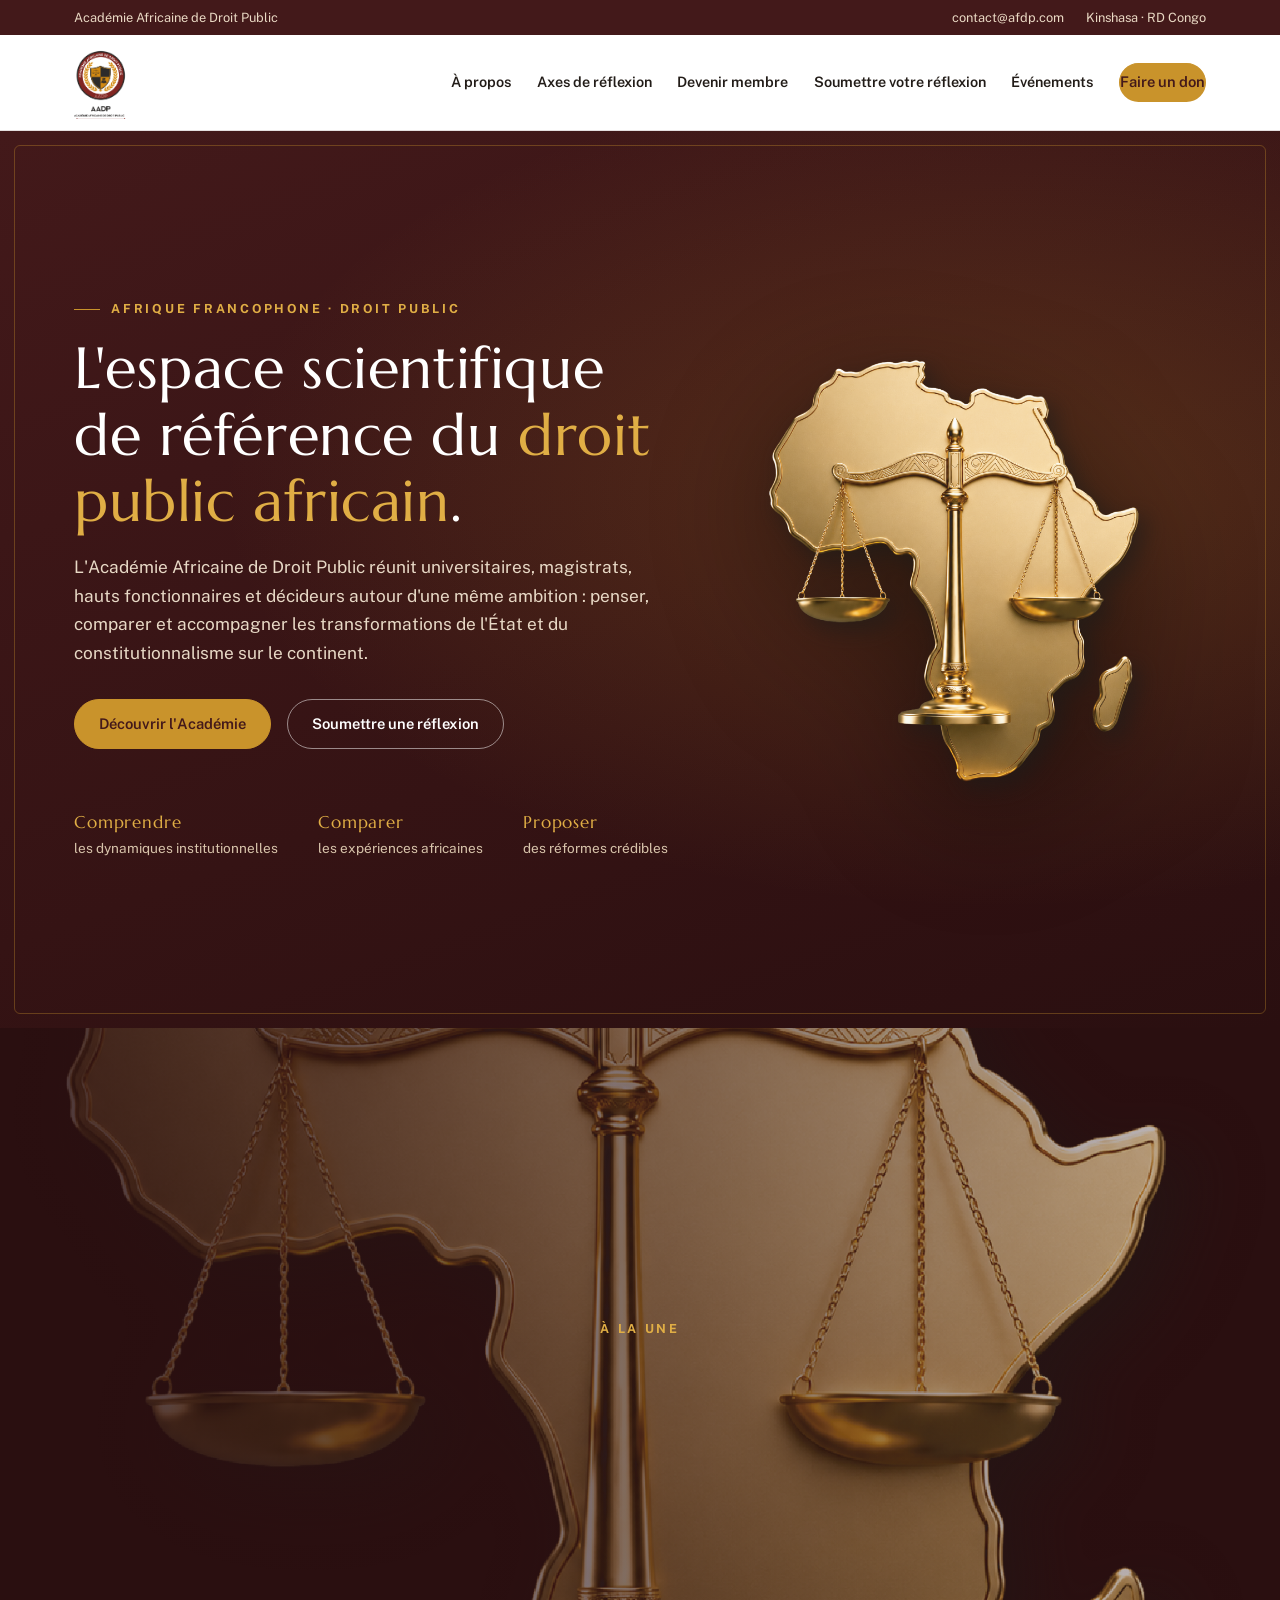
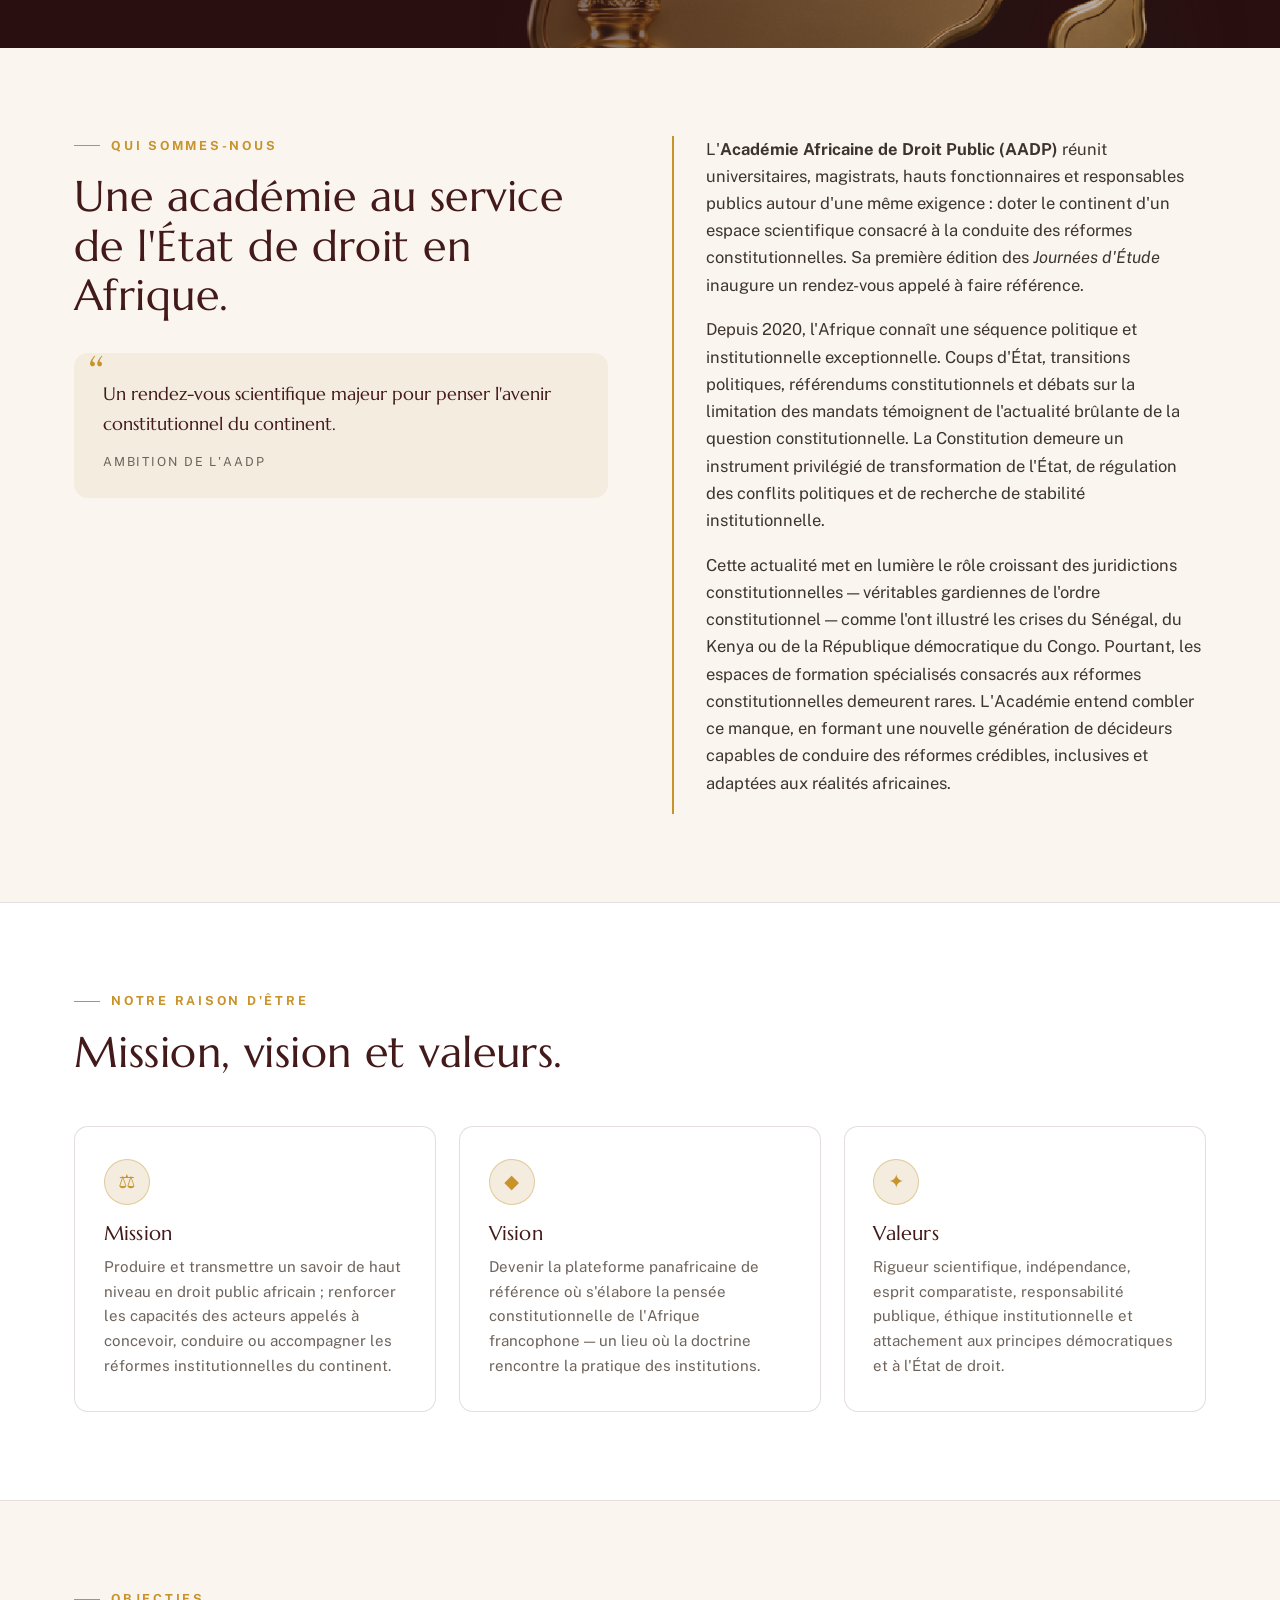
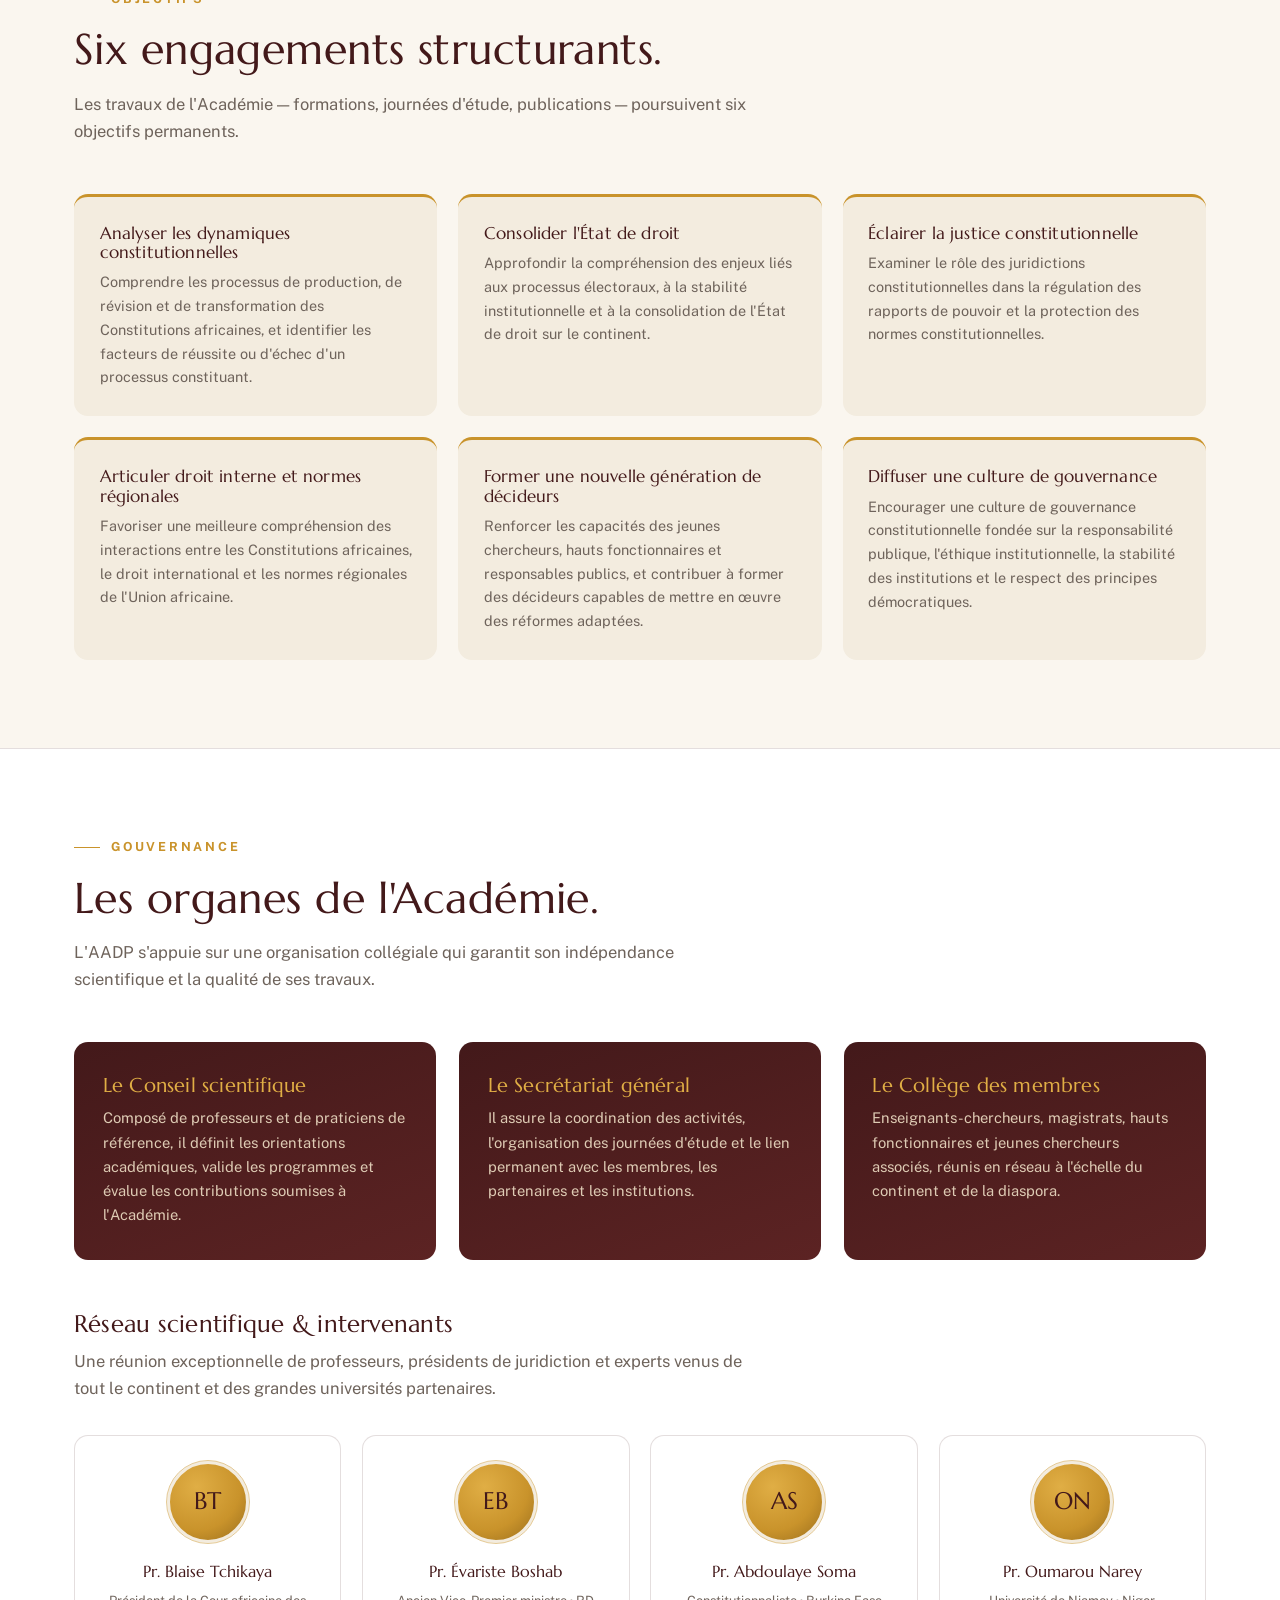
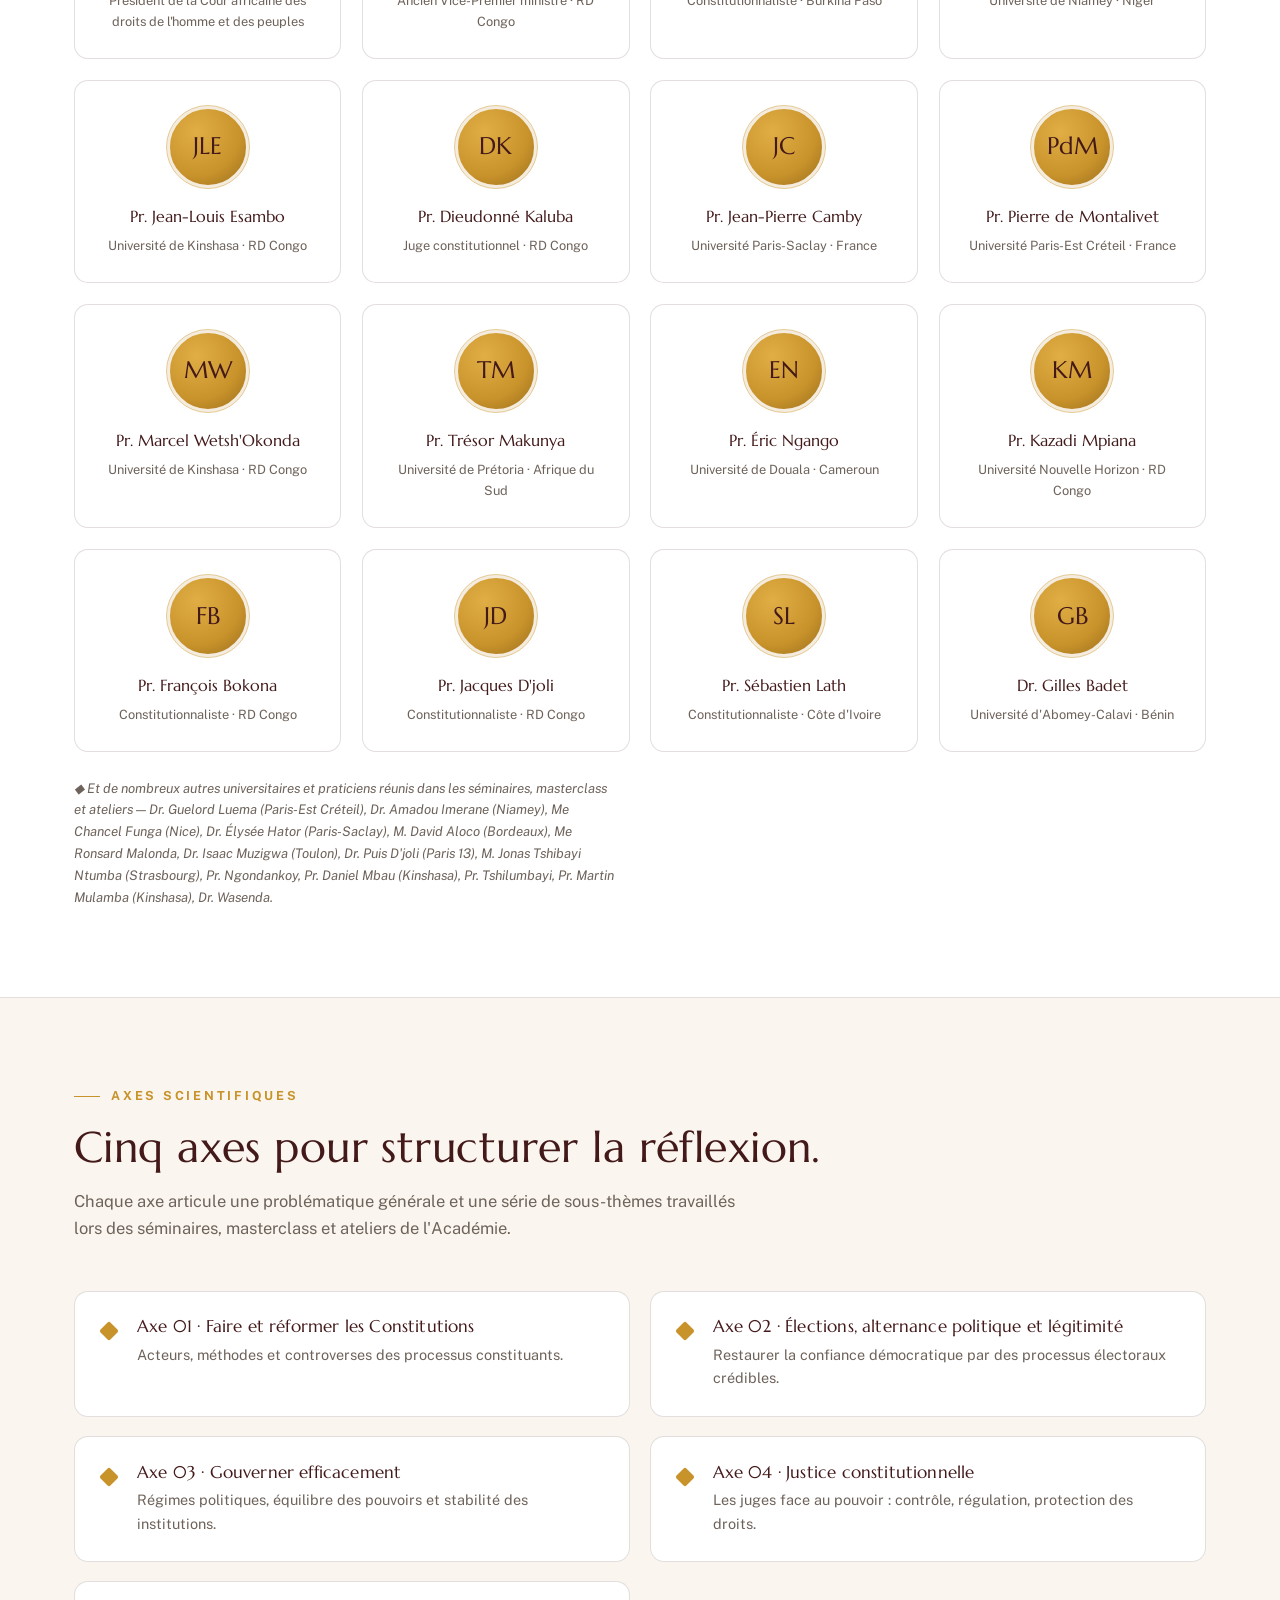
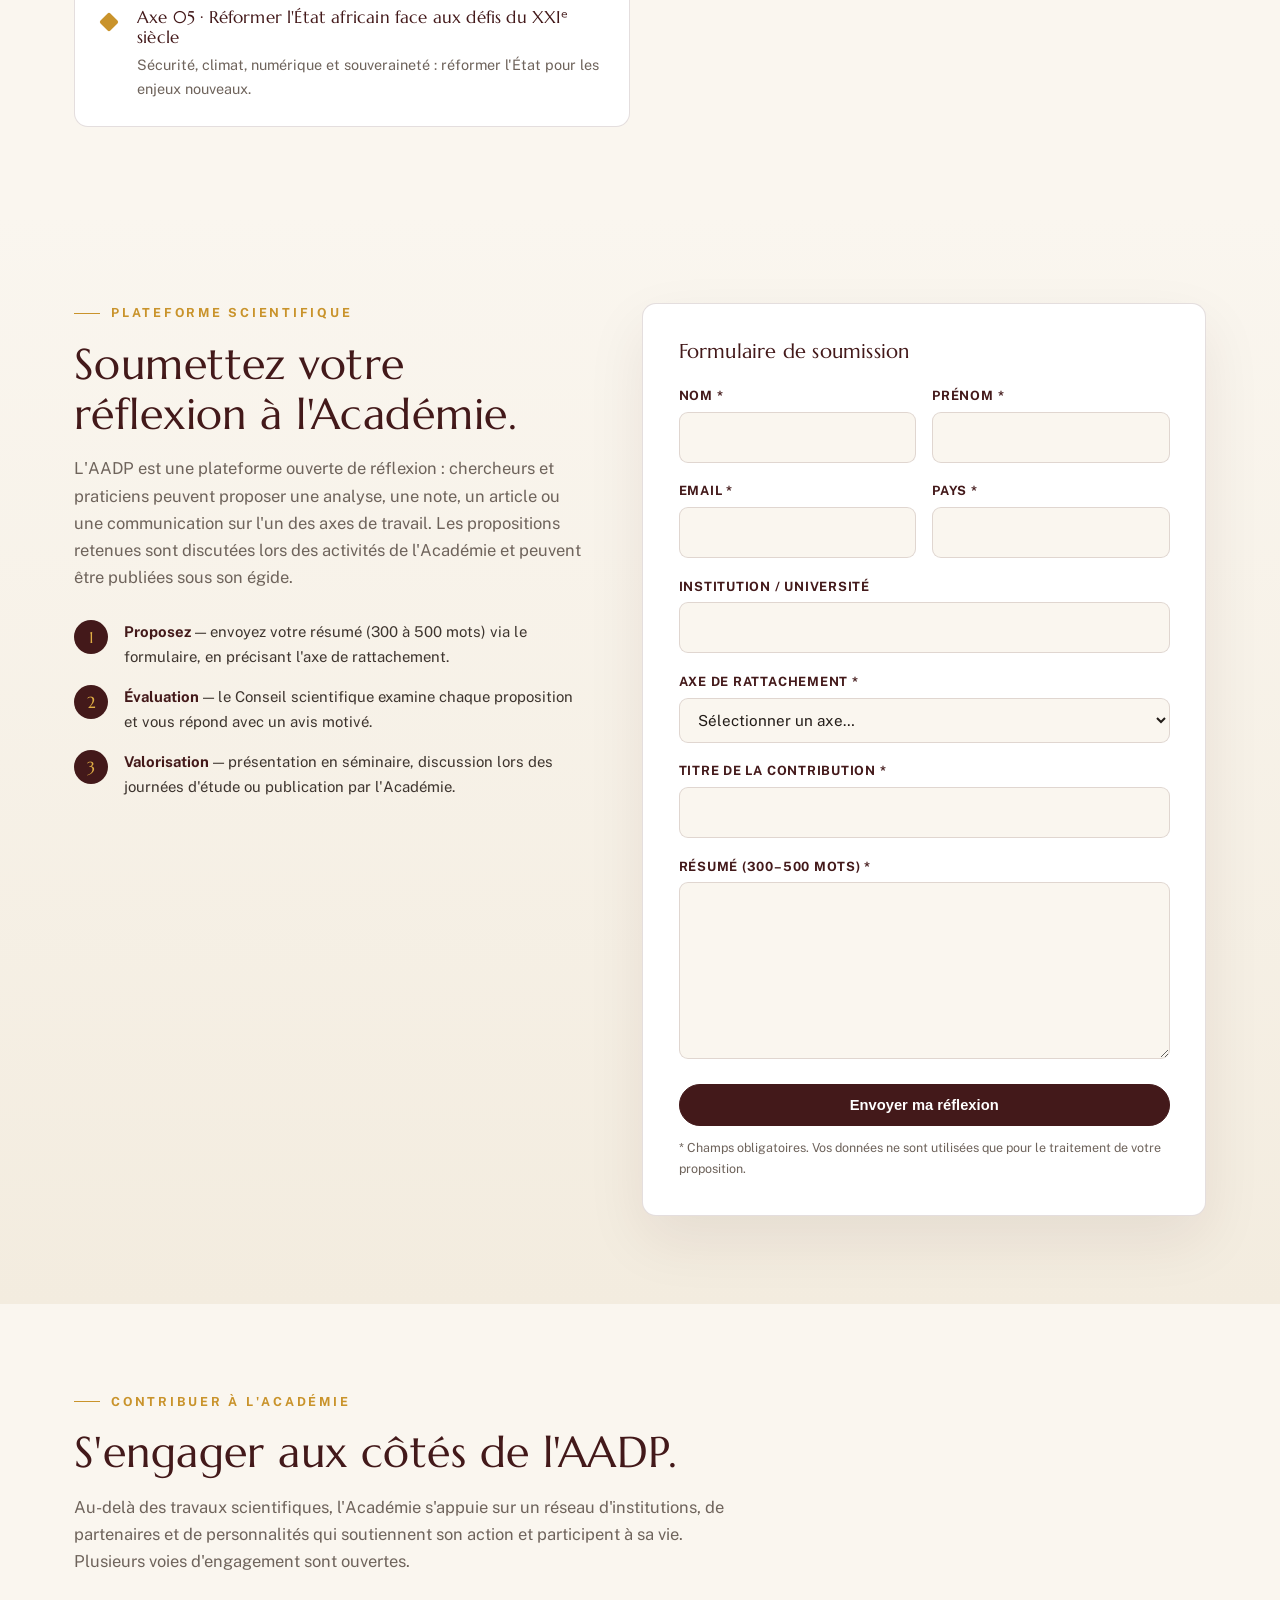
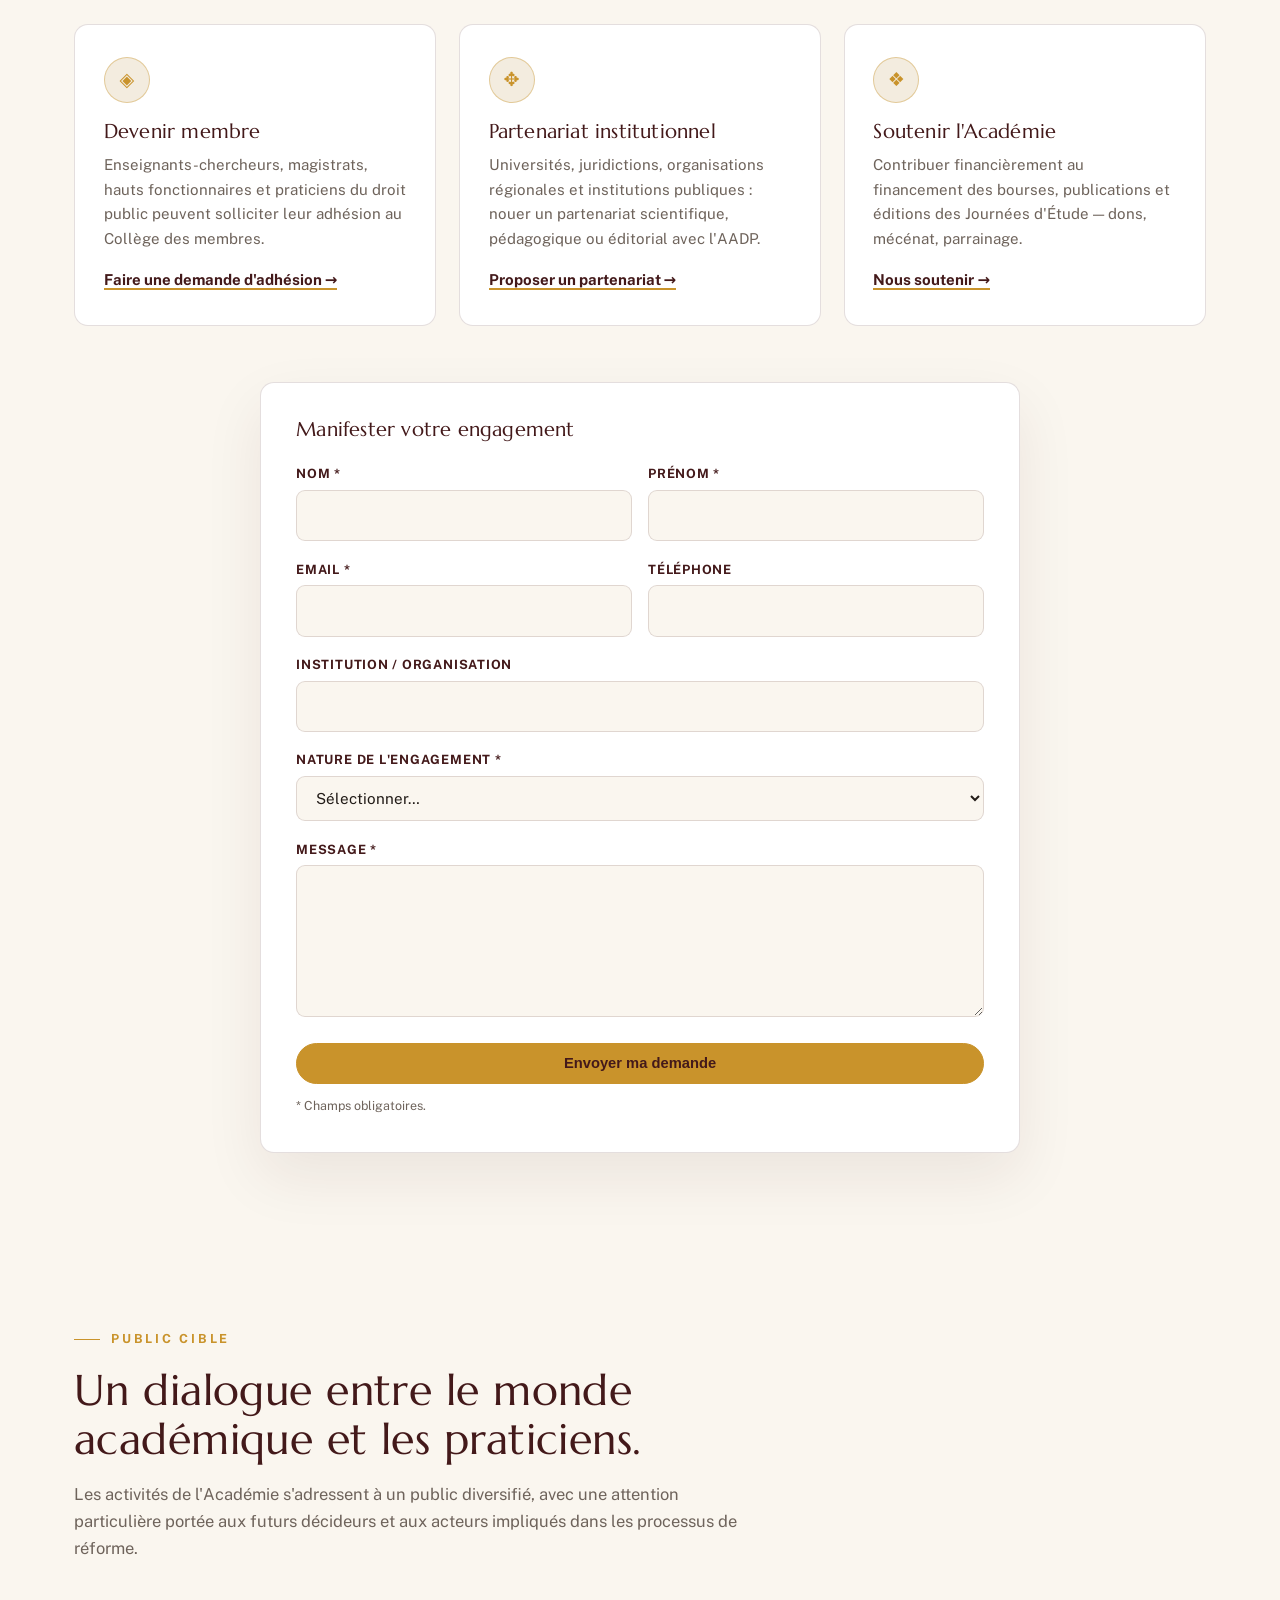
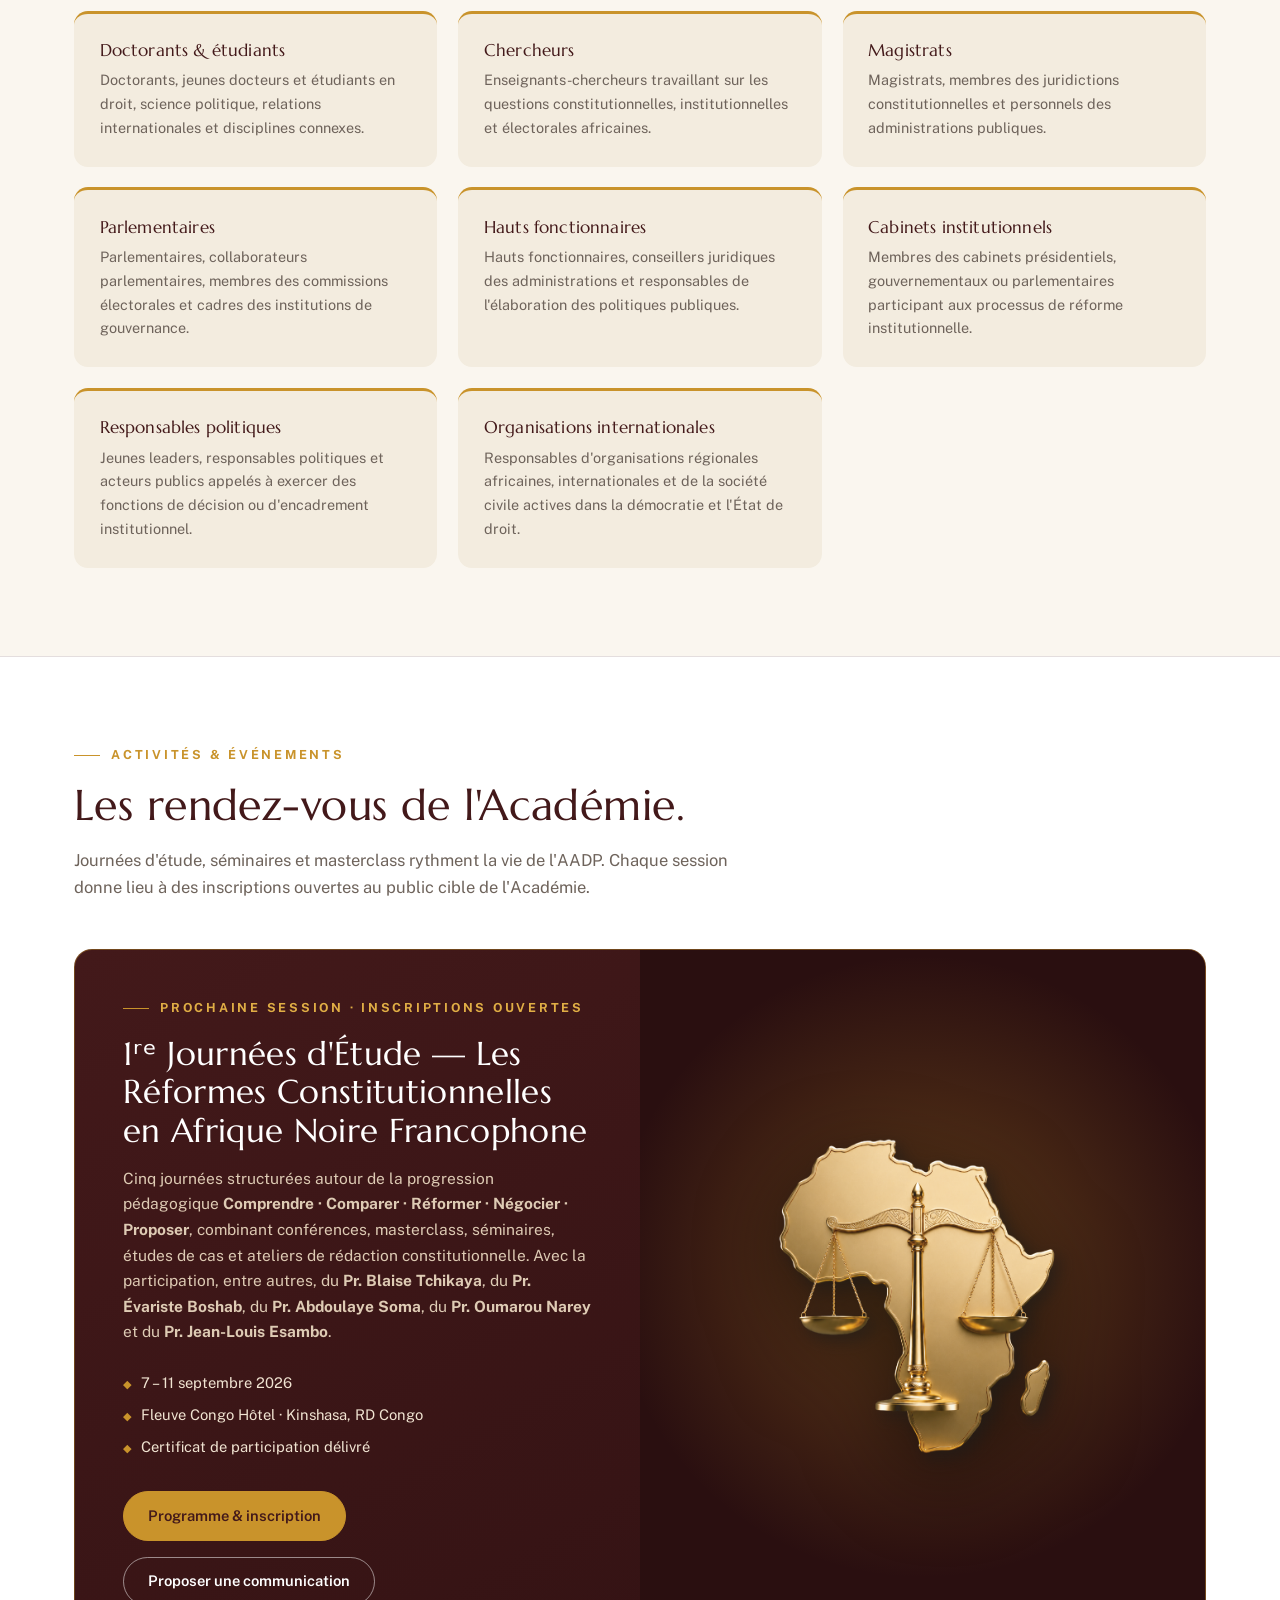
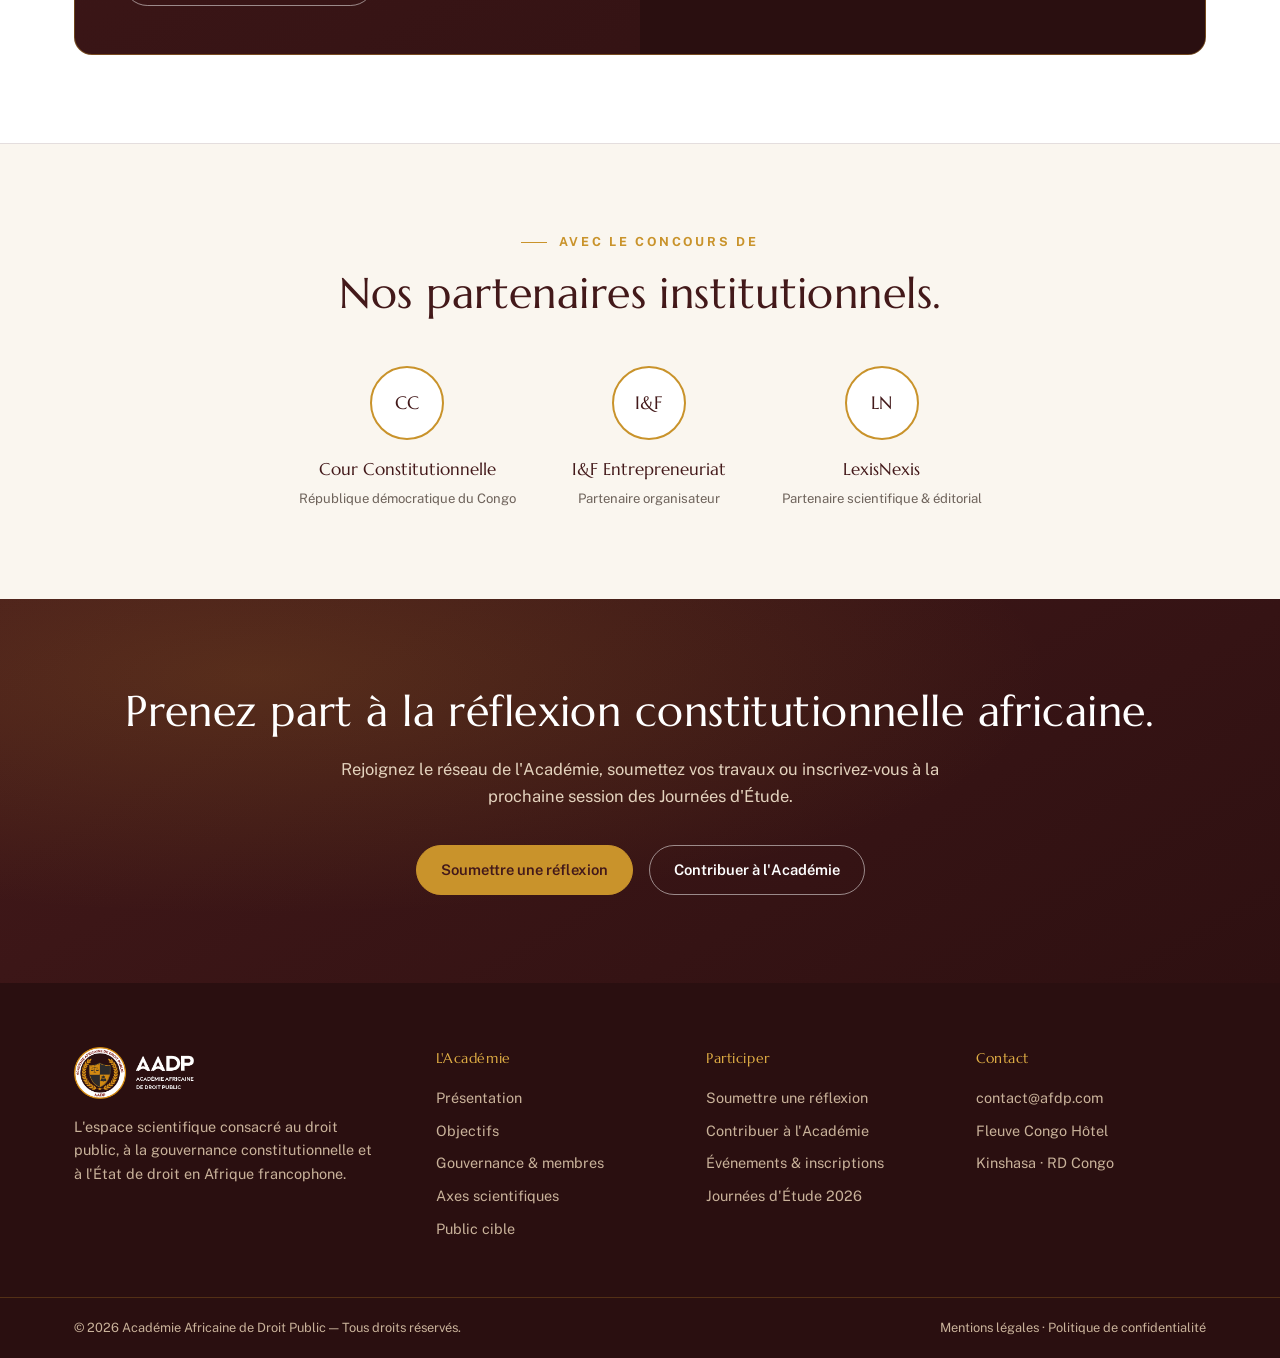
==== index.html @ dc46a86c "Add files via upload" ====
<!DOCTYPE html>
<html lang="fr">
<head>
<meta charset="UTF-8">
<meta name="viewport" content="width=device-width, initial-scale=1">
<title>AADP — Académie Africaine de Droit Public</title>
<meta name="description" content="L'Académie Africaine de Droit Public (AADP) est l'espace scientifique de référence consacré au droit public en Afrique francophone : formation, réflexion, publications et dialogue entre universitaires, magistrats et décideurs.">
<meta property="og:title" content="Académie Africaine de Droit Public — AADP">
<meta property="og:description" content="Une plateforme panafricaine de réflexion sur le droit public, le constitutionnalisme et l'État de droit en Afrique francophone.">
<meta property="og:type" content="website">
<meta property="og:locale" content="fr_FR">
<meta name="theme-color" content="#43191A">
<link rel="icon" type="image/png" href="assets/img/logo_noire.png">
<link rel="preconnect" href="https://fonts.googleapis.com">
<link rel="preconnect" href="https://fonts.gstatic.com" crossorigin>
<link href="https://fonts.googleapis.com/css2?family=Marcellus&family=Public+Sans:ital,wght@0,400;0,500;0,600;0,700;1,400&display=swap" rel="stylesheet">
<style>
:root{
  --bordeaux:#43191A;
  --bordeaux-2:#5C2323;
  --bordeaux-3:#7A2C2C;
  --or:#C9932B;
  --or-clair:#E0AE45;
  --ivoire:#FAF6EF;
  --ivoire-2:#F3ECDF;
  --encre:#221C18;
  --gris:#6E635B;
  --blanc:#FFFFFF;
  --trait:rgba(67,25,26,.14);
  --maxw:1180px;
  --r:14px;
}
*{margin:0;padding:0;box-sizing:border-box}
html{scroll-behavior:smooth}
body{
  font-family:"Public Sans",system-ui,sans-serif;
  color:var(--encre);
  background:var(--ivoire);
  line-height:1.65;
  font-size:16.5px;
  -webkit-font-smoothing:antialiased;
}
img{max-width:100%;display:block}
a{color:inherit;text-decoration:none}
.wrap{max-width:var(--maxw);margin:0 auto;padding:0 24px}
h1,h2,h3,.display{font-family:"Marcellus",serif;font-weight:400;line-height:1.15;letter-spacing:.01em}
h2{font-size:clamp(1.9rem,3.4vw,2.7rem);color:var(--bordeaux)}
h3{font-size:1.25rem;color:var(--bordeaux)}
p{max-width:68ch}

/* ---------- eyebrow / section label ---------- */
.eyebrow{
  display:flex;align-items:center;gap:.7rem;
  font-size:.78rem;font-weight:700;letter-spacing:.22em;text-transform:uppercase;
  color:var(--or);margin-bottom:1rem;
}
.eyebrow::before{content:"";width:26px;height:1px;background:var(--or)}
.diamond{color:var(--or)}

/* ---------- top bar ---------- */
.topbar{background:var(--bordeaux);color:#EAD9C4;font-size:.8rem}
.topbar .wrap{display:flex;justify-content:space-between;align-items:center;padding-top:.45rem;padding-bottom:.45rem;gap:1rem}
.topbar a:hover{color:var(--or-clair)}
.topbar .right{display:flex;gap:1.4rem;white-space:nowrap}

/* ---------- header ---------- */
header.site{
  background:var(--blanc);
  border-bottom:1px solid var(--trait);
  position:sticky;top:0;z-index:50;
}
header.site .wrap{display:flex;align-items:center;justify-content:space-between;padding-top:.7rem;padding-bottom:.7rem}
.brand{display:flex;align-items:center}
.brand img{height:72px;width:auto;display:block}
nav.main{display:flex;align-items:center;gap:1.6rem;font-size:.9rem;font-weight:600}
nav.main a{color:var(--encre);padding:.35rem 0;border-bottom:2px solid transparent;transition:.2s}
nav.main a:hover{color:var(--bordeaux);border-color:var(--or)}
.btn{
  display:inline-block;background:var(--bordeaux);color:#fff;font-weight:600;
  padding:.72rem 1.5rem;border-radius:999px;border:1px solid var(--bordeaux);
  transition:.2s;font-size:.92rem;cursor:pointer;
}
.btn:hover{background:var(--bordeaux-3)}
.btn.gold{background:var(--or);border-color:var(--or);color:var(--bordeaux)}
.btn.gold:hover{background:var(--or-clair)}
.btn.ghost{background:transparent;color:var(--bordeaux)}
.btn.ghost:hover{background:var(--bordeaux);color:#fff}
.btn.ghost-light{background:transparent;color:#fff;border-color:rgba(255,255,255,.5)}
.btn.ghost-light:hover{background:rgba(255,255,255,.12)}
.burger{display:none;background:none;border:none;cursor:pointer;padding:.4rem}
.burger span{display:block;width:24px;height:2px;background:var(--bordeaux);margin:5px 0;transition:.25s}

/* ---------- hero ---------- */
.hero{
  background:
    radial-gradient(ellipse at 78% 40%, rgba(201,147,43,.22), transparent 55%),
    linear-gradient(160deg, var(--bordeaux) 0%, #351314 60%, #2A0F10 100%);
  color:#F5EBDD;
  position:relative;
  overflow:hidden;
}
.hero::after{ /* fine double rule, diploma-like */
  content:"";position:absolute;inset:14px;border:1px solid rgba(201,147,43,.35);
  pointer-events:none;border-radius:6px;
}
.hero .wrap{
  display:grid;grid-template-columns:1.1fr .9fr;gap:3rem;align-items:center;
  padding-top:5rem;padding-bottom:5rem;position:relative;z-index:1;
}
.hero .eyebrow{color:var(--or-clair)}
.hero h1{font-size:clamp(2.3rem,4.6vw,3.6rem);color:#fff;margin-bottom:1.2rem}
.hero h1 em{font-style:normal;color:var(--or-clair)}
.hero p.lead{font-size:1.08rem;color:#E8D9C6;margin-bottom:2rem;max-width:56ch}
.hero .cta{display:flex;gap:1rem;flex-wrap:wrap}
.hero .art{position:relative;display:flex;justify-content:center}
.hero .art img{
  width:min(430px,100%);
  filter:drop-shadow(0 30px 60px rgba(0,0,0,.45));
  animation:float 7s ease-in-out infinite;
}
@keyframes float{0%,100%{transform:translateY(0)}50%{transform:translateY(-12px)}}
@media (prefers-reduced-motion:reduce){.hero .art img{animation:none}}
.hero .devise{
  margin-top:2.4rem;padding-top:1.4rem;
  display:flex;gap:2.5rem;flex-wrap:wrap;font-size:.85rem;color:#D8C4AB;
}
.hero .devise b{display:block;font-family:"Marcellus",serif;font-size:1.05rem;color:var(--or-clair);font-weight:400;letter-spacing:.05em}

/* ---------- vidéo d'actualité ---------- */
.video-actu{padding:0;background:#000}
.video-frame{position:relative;width:100%;height:min(78vh,620px);overflow:hidden}
.video-frame video{
  position:absolute;inset:0;width:100%;height:100%;object-fit:cover;
  background:#2A0F10;
}
.video-overlay{
  position:absolute;inset:0;display:flex;align-items:center;
  background:linear-gradient(90deg, rgba(42,15,16,.85) 0%, rgba(42,15,16,.55) 55%, rgba(42,15,16,.25) 100%);
}
.video-overlay .wrap{width:100%;position:relative;z-index:2}
.video-overlay .eyebrow::before{display:none}
.video-overlay h2{font-size:clamp(1.8rem,3.6vw,2.7rem)}
.video-actu::after{
  content:"";position:absolute;left:0;right:0;bottom:0;height:0;background:transparent;z-index:3;
}
@media (max-width:720px){
  .video-frame{height:min(70vh,520px)}
}

/* ---------- generic section ---------- */
section{padding:5.5rem 0}
section.alt{background:var(--blanc);border-top:1px solid var(--trait);border-bottom:1px solid var(--trait)}
.sec-head{max-width:760px;margin-bottom:3rem}
.sec-head p{color:var(--gris);margin-top:1rem}

/* ---------- présentation ---------- */
.presentation .wrap{display:grid;grid-template-columns:1fr 1fr;gap:4rem;align-items:start}
.presentation .colB{border-left:2px solid var(--or);padding-left:2rem}
.presentation .colB p{color:#3D342E;margin-bottom:1.1rem}
.quote{
  margin-top:2rem;background:var(--ivoire-2);border-radius:var(--r);
  padding:1.6rem 1.8rem;font-family:"Marcellus",serif;font-size:1.15rem;color:var(--bordeaux);
  position:relative;
}
.quote::before{content:"“";position:absolute;top:-4px;left:14px;font-size:3.2rem;color:var(--or);line-height:1}
.quote span{display:block;margin-top:.8rem;font-family:"Public Sans";font-size:.78rem;letter-spacing:.15em;text-transform:uppercase;color:var(--gris)}

/* ---------- mission cards ---------- */
.tri{display:grid;grid-template-columns:repeat(3,1fr);gap:1.4rem}
.card{
  background:var(--blanc);border:1px solid var(--trait);border-radius:var(--r);
  padding:2rem 1.8rem;transition:.25s;
}
.card:hover{transform:translateY(-4px);box-shadow:0 18px 40px rgba(67,25,26,.1);border-color:var(--or)}
.card .ic{
  width:46px;height:46px;border-radius:50%;display:grid;place-items:center;
  background:var(--ivoire-2);color:var(--or);font-size:1.2rem;margin-bottom:1.1rem;
  border:1px solid rgba(201,147,43,.4);
}
.card h3{margin-bottom:.6rem}
.card p{font-size:.94rem;color:var(--gris)}

/* ---------- objectifs ---------- */
.obj-grid{display:grid;grid-template-columns:repeat(3,1fr);gap:1.3rem}
.obj{
  background:var(--ivoire-2);border-radius:var(--r);padding:1.7rem 1.6rem;
  border-top:3px solid var(--or);
}
.obj h3{font-size:1.05rem;margin-bottom:.5rem}
.obj p{font-size:.9rem;color:var(--gris)}

/* ---------- gouvernance ---------- */
.organes{display:grid;grid-template-columns:repeat(3,1fr);gap:1.4rem;margin-bottom:3.2rem}
.organe{
  background:linear-gradient(160deg,var(--bordeaux),var(--bordeaux-2));
  color:#F1E4D2;border-radius:var(--r);padding:2rem 1.8rem;
}
.organe h3{color:var(--or-clair);margin-bottom:.6rem}
.organe p{font-size:.92rem;color:#DECBB4}
.membres{display:grid;grid-template-columns:repeat(4,1fr);gap:1.3rem}
.membre{
  background:var(--blanc);border:1px solid var(--trait);border-radius:var(--r);
  padding:1.6rem 1.4rem;text-align:center;transition:.25s;
}
.membre:hover{border-color:var(--or);box-shadow:0 14px 30px rgba(67,25,26,.08)}
.membre .avatar{
  width:82px;height:82px;border-radius:50%;margin:0 auto 1rem;
  background:radial-gradient(circle at 35% 30%,var(--or-clair),var(--or) 60%,#9A6E1D);
  display:grid;place-items:center;font-family:"Marcellus",serif;font-size:1.5rem;color:var(--bordeaux);
  border:3px solid var(--ivoire-2);outline:1px solid rgba(201,147,43,.5);
}
.membre b{display:block;font-family:"Marcellus",serif;font-weight:400;font-size:1.02rem;color:var(--bordeaux)}
.membre span{font-size:.8rem;color:var(--gris);display:block;margin-top:.25rem}
.note{font-size:.83rem;color:var(--gris);margin-top:1.6rem;font-style:italic}

/* ---------- axes ---------- */
.axes{display:grid;grid-template-columns:1fr 1fr;gap:1.2rem}
.axe{
  display:flex;gap:1.3rem;background:var(--blanc);border:1px solid var(--trait);
  border-radius:var(--r);padding:1.6rem 1.7rem;transition:.25s;align-items:flex-start;
}
.axe:hover{border-color:var(--or);transform:translateX(4px)}
.axe .pin{
  flex:0 0 auto;width:14px;height:14px;transform:rotate(45deg);
  background:var(--or);margin-top:.45rem;border-radius:2px;
}
.axe h3{font-size:1.08rem;margin-bottom:.35rem}
.axe p{font-size:.9rem;color:var(--gris)}

/* ---------- contributions ---------- */
.contrib .wrap{display:grid;grid-template-columns:1fr 1.1fr;gap:3.5rem;align-items:start}
.contrib{background:linear-gradient(180deg,var(--ivoire) 0%,var(--ivoire-2) 100%)}
.contrib .steps{margin-top:1.8rem;display:grid;gap:1rem}
.step{display:flex;gap:1rem;align-items:flex-start}
.step .n{
  flex:0 0 34px;height:34px;border-radius:50%;background:var(--bordeaux);color:var(--or-clair);
  display:grid;place-items:center;font-family:"Marcellus",serif;font-size:1rem;
}
.step p{font-size:.93rem;color:#3D342E}
.step p b{color:var(--bordeaux)}
form.panel{
  background:var(--blanc);border:1px solid var(--trait);border-radius:var(--r);
  padding:2.2rem;box-shadow:0 24px 60px rgba(67,25,26,.08);
}
form.panel h3{margin-bottom:1.4rem}
.field{margin-bottom:1.1rem}
.field label{display:block;font-size:.8rem;font-weight:700;letter-spacing:.06em;text-transform:uppercase;color:var(--bordeaux);margin-bottom:.35rem}
.field input,.field select,.field textarea{
  width:100%;padding:.75rem .9rem;border:1px solid var(--trait);border-radius:9px;
  font:inherit;font-size:.95rem;background:var(--ivoire);color:var(--encre);
}
.field input:focus,.field select:focus,.field textarea:focus{outline:2px solid var(--or);border-color:var(--or)}
.two{display:grid;grid-template-columns:1fr 1fr;gap:1rem}
.form-ok{
  display:none;background:#F0F7EF;border:1px solid #9CC49A;color:#2C5A2A;
  border-radius:10px;padding:1rem 1.2rem;margin-top:1rem;font-size:.93rem;
}
.hint{font-size:.78rem;color:var(--gris);margin-top:.8rem}

/* ---------- événement ---------- */
.event-card{
  display:grid;grid-template-columns:1fr 1fr;border-radius:18px;overflow:hidden;
  background:linear-gradient(150deg,var(--bordeaux) 0%,#301112 100%);color:#F1E4D2;
  border:1px solid rgba(201,147,43,.4);
}
.event-card .info{padding:3rem}
.event-card .info .eyebrow{color:var(--or-clair)}
.event-card h3{font-size:clamp(1.5rem,2.6vw,2.1rem);color:#fff;margin-bottom:1rem}
.event-card p{color:#DECBB4;margin-bottom:1.6rem;font-size:.97rem}
.event-card .meta{display:grid;gap:.5rem;margin-bottom:2rem;font-size:.92rem}
.event-card .meta div::before{content:"◆";color:var(--or);margin-right:.6rem;font-size:.7rem}
.event-card .visual{
  background:radial-gradient(circle at 50% 45%,rgba(201,147,43,.35),transparent 65%),#2A0F10;
  display:grid;place-items:center;padding:2rem;
}
.event-card .visual img{width:min(320px,90%);filter:drop-shadow(0 20px 40px rgba(0,0,0,.5))}

/* ---------- partenaires ---------- */
.partners{display:flex;justify-content:center;gap:3.5rem;flex-wrap:wrap;text-align:center}
.partner{max-width:230px}
.partner .seal{
  width:74px;height:74px;margin:0 auto 1rem;border-radius:50%;
  border:2px solid var(--or);display:grid;place-items:center;
  font-family:"Marcellus",serif;font-size:1.15rem;color:var(--bordeaux);background:var(--blanc);
}
.partner b{display:block;font-family:"Marcellus",serif;font-weight:400;color:var(--bordeaux)}
.partner span{font-size:.82rem;color:var(--gris)}

/* ---------- CTA final ---------- */
.cta-final{
  background:
    radial-gradient(ellipse at 20% 20%, rgba(201,147,43,.18), transparent 55%),
    linear-gradient(150deg,var(--bordeaux),#2E1011);
  color:#fff;text-align:center;
}
.cta-final h2{color:#fff}
.cta-final p{margin:1.2rem auto 2.2rem;color:#E4D3BE;max-width:60ch}
.cta-final .cta{display:flex;gap:1rem;justify-content:center;flex-wrap:wrap}

/* ---------- footer ---------- */
footer{background:#2A0F10;color:#C9B29A;font-size:.9rem}
footer .wrap{display:grid;grid-template-columns:1.4fr 1fr 1fr 1fr;gap:2.5rem;padding-top:4rem;padding-bottom:3rem}
footer img{height:52px;width:auto;margin-bottom:1rem}
footer h4{font-family:"Marcellus",serif;font-weight:400;color:var(--or-clair);margin-bottom:1rem;letter-spacing:.04em}
footer ul{list-style:none}
footer li{margin-bottom:.55rem}
footer a:hover{color:var(--or-clair)}
.footline{border-top:1px solid rgba(201,147,43,.25)}
.footline .wrap{display:flex;justify-content:space-between;gap:1rem;padding-top:1.2rem;padding-bottom:1.2rem;font-size:.8rem;flex-wrap:wrap}

/* ---------- reveal ---------- */
.reveal{opacity:0;transform:translateY(22px);transition:opacity .7s ease,transform .7s ease}
.reveal.in{opacity:1;transform:none}
@media (prefers-reduced-motion:reduce){.reveal{opacity:1;transform:none;transition:none}}

/* ---------- responsive ---------- */
@media (max-width:1000px){
  .hero .wrap{grid-template-columns:1fr;text-align:left}
  .hero .art{order:-1}
  .hero .art img{width:min(300px,70%)}
  .presentation .wrap,.contrib .wrap{grid-template-columns:1fr;gap:2.5rem}
  .tri,.obj-grid,.organes{grid-template-columns:1fr 1fr}
  .membres{grid-template-columns:1fr 1fr}
  .axes{grid-template-columns:1fr}
  .event-card{grid-template-columns:1fr}
  footer .wrap{grid-template-columns:1fr 1fr}
}
@media (max-width:720px){
  nav.main{
    display:none;position:absolute;top:100%;left:0;right:0;background:var(--blanc);
    flex-direction:column;align-items:flex-start;padding:1.2rem 24px 1.6rem;gap:1rem;
    border-bottom:1px solid var(--trait);box-shadow:0 20px 40px rgba(0,0,0,.08);
  }
  nav.main.open{display:flex}
  .burger{display:block}
  .topbar .right span:last-child{display:none}
  .tri,.obj-grid,.organes,.membres{grid-template-columns:1fr}
  .two{grid-template-columns:1fr}
  section{padding:3.8rem 0}
  footer .wrap{grid-template-columns:1fr}
}
</style>
</head>
<body>

<!-- Bandeau supérieur -->
<div class="topbar">
  <div class="wrap">
    <span>Académie Africaine de Droit Public</span>
    <div class="right">
      <a href="mailto:contact@afdp.com">contact@afdp.com</a>
      <span>Kinshasa · RD Congo</span>
    </div>
  </div>
</div>

<!-- En-tête -->
<header class="site">
  <div class="wrap">
    <a class="brand" href="#accueil" aria-label="Accueil AADP">
      <img src="assets/img/logo_noire.png" alt="Académie Africaine de Droit Public">
    </a>
    <nav class="main" id="nav">
      <a href="#academie">À propos</a>
      <a href="#axes">Axes de réflexion</a>
      <a href="#contribuer">Devenir membre</a>
      <a href="#reflexion">Soumettre votre réflexion</a>
      <a href="#evenements">Événements</a>
      <a class="btn gold" href="faire-un-don.html">Faire un don</a>
    </nav>
    <button class="burger" id="burger" aria-label="Ouvrir le menu" aria-expanded="false">
      <span></span><span></span><span></span>
    </button>
  </div>
</header>

<!-- HÉRO institutionnel -->
<section class="hero" id="accueil">
  <div class="wrap">
    <div>
      <div class="eyebrow">Afrique francophone · Droit public</div>
      <h1>L'espace scientifique de référence du <em>droit public africain</em>.</h1>
      <p class="lead">
        L'Académie Africaine de Droit Public réunit universitaires, magistrats, hauts
        fonctionnaires et décideurs autour d'une même ambition : penser, comparer et
        accompagner les transformations de l'État et du constitutionnalisme sur le continent.
      </p>
      <div class="cta">
        <a class="btn gold" href="#academie">Découvrir l'Académie</a>
        <a class="btn ghost-light" href="#reflexion">Soumettre une réflexion</a>
      </div>
      <div class="devise">
        <div><b>Comprendre</b>les dynamiques institutionnelles</div>
        <div><b>Comparer</b>les expériences africaines</div>
        <div><b>Proposer</b>des réformes crédibles</div>
      </div>
    </div>
    <div class="art">
      <img src="assets/img/carte_afrique_avec_elemant_de_la_cour.png"
           alt="Carte de l'Afrique dorée portant une balance de la justice, emblème de l'AADP">
    </div>
  </div>
</section>

<!-- Vidéo d'actualité (boucle) -->
<section class="video-actu" id="actualite" aria-label="Vidéo d'actualité de l'Académie">
  <div class="video-frame">
    <video autoplay muted loop playsinline poster="assets/img/carte_afrique_avec_elemant_de_la_cour.png">
      <source src="assets/video/AADP%20Teaser%20Journ%C3%A9e%20des%20%C3%A9tudes%20Ed1%202026.mp4" type="video/mp4">
    </video>
    <div class="video-overlay">
      <div class="wrap" style="text-align:center">
        <div class="eyebrow" style="color:var(--or-clair);justify-content:center">À la une</div>
      </div>
    </div>
  </div>
</section>

<!-- L'ACADÉMIE -->
<section id="academie" class="presentation">
  <div class="wrap">
    <div>
      <div class="eyebrow">Qui sommes-nous</div>
      <h2>Une académie au service de l'État de droit en Afrique.</h2>
      <div class="quote">
        Un rendez-vous scientifique majeur pour penser l'avenir constitutionnel du continent.
        <span>Ambition de l'AADP</span>
      </div>
    </div>
    <div class="colB reveal">
      <p>
        L'<strong>Académie Africaine de Droit Public (AADP)</strong> réunit universitaires,
        magistrats, hauts fonctionnaires et responsables publics autour d'une même exigence :
        doter le continent d'un espace scientifique consacré à la conduite des réformes
        constitutionnelles. Sa première édition des <em>Journées d'Étude</em> inaugure un
        rendez-vous appelé à faire référence.
      </p>
      <p>
        Depuis 2020, l'Afrique connaît une séquence politique et institutionnelle
        exceptionnelle. Coups d'État, transitions politiques, référendums constitutionnels
        et débats sur la limitation des mandats témoignent de l'actualité brûlante de la
        question constitutionnelle. La Constitution demeure un instrument privilégié de
        transformation de l'État, de régulation des conflits politiques et de recherche
        de stabilité institutionnelle.
      </p>
      <p>
        Cette actualité met en lumière le rôle croissant des juridictions constitutionnelles
        — véritables gardiennes de l'ordre constitutionnel — comme l'ont illustré les crises
        du Sénégal, du Kenya ou de la République démocratique du Congo. Pourtant, les espaces
        de formation spécialisés consacrés aux réformes constitutionnelles demeurent rares.
        L'Académie entend combler ce manque, en formant une nouvelle génération de décideurs
        capables de conduire des réformes crédibles, inclusives et adaptées aux réalités
        africaines.
      </p>
    </div>
  </div>
</section>

<!-- MISSION / VISION / VALEURS -->
<section class="alt">
  <div class="wrap">
    <div class="sec-head">
      <div class="eyebrow">Notre raison d'être</div>
      <h2>Mission, vision et valeurs.</h2>
    </div>
    <div class="tri">
      <div class="card reveal">
        <div class="ic">⚖</div>
        <h3>Mission</h3>
        <p>Produire et transmettre un savoir de haut niveau en droit public africain ; renforcer
        les capacités des acteurs appelés à concevoir, conduire ou accompagner les réformes
        institutionnelles du continent.</p>
      </div>
      <div class="card reveal">
        <div class="ic">◆</div>
        <h3>Vision</h3>
        <p>Devenir la plateforme panafricaine de référence où s'élabore la pensée constitutionnelle
        de l'Afrique francophone — un lieu où la doctrine rencontre la pratique des institutions.</p>
      </div>
      <div class="card reveal">
        <div class="ic">✦</div>
        <h3>Valeurs</h3>
        <p>Rigueur scientifique, indépendance, esprit comparatiste, responsabilité publique,
        éthique institutionnelle et attachement aux principes démocratiques et à l'État de droit.</p>
      </div>
    </div>
  </div>
</section>

<!-- OBJECTIFS -->
<section id="objectifs">
  <div class="wrap">
    <div class="sec-head">
      <div class="eyebrow">Objectifs</div>
      <h2>Six engagements structurants.</h2>
      <p>Les travaux de l'Académie — formations, journées d'étude, publications — poursuivent
      six objectifs permanents.</p>
    </div>
    <div class="obj-grid">
      <div class="obj reveal">
        <h3>Analyser les dynamiques constitutionnelles</h3>
        <p>Comprendre les processus de production, de révision et de transformation des
        Constitutions africaines, et identifier les facteurs de réussite ou d'échec d'un
        processus constituant.</p>
      </div>
      <div class="obj reveal">
        <h3>Consolider l'État de droit</h3>
        <p>Approfondir la compréhension des enjeux liés aux processus électoraux, à la
        stabilité institutionnelle et à la consolidation de l'État de droit sur le continent.</p>
      </div>
      <div class="obj reveal">
        <h3>Éclairer la justice constitutionnelle</h3>
        <p>Examiner le rôle des juridictions constitutionnelles dans la régulation des rapports
        de pouvoir et la protection des normes constitutionnelles.</p>
      </div>
      <div class="obj reveal">
        <h3>Articuler droit interne et normes régionales</h3>
        <p>Favoriser une meilleure compréhension des interactions entre les Constitutions
        africaines, le droit international et les normes régionales de l'Union africaine.</p>
      </div>
      <div class="obj reveal">
        <h3>Former une nouvelle génération de décideurs</h3>
        <p>Renforcer les capacités des jeunes chercheurs, hauts fonctionnaires et responsables
        publics, et contribuer à former des décideurs capables de mettre en œuvre des réformes
        adaptées.</p>
      </div>
      <div class="obj reveal">
        <h3>Diffuser une culture de gouvernance</h3>
        <p>Encourager une culture de gouvernance constitutionnelle fondée sur la responsabilité
        publique, l'éthique institutionnelle, la stabilité des institutions et le respect des
        principes démocratiques.</p>
      </div>
    </div>
  </div>
</section>

<!-- GOUVERNANCE & MEMBRES -->
<section id="gouvernance" class="alt">
  <div class="wrap">
    <div class="sec-head">
      <div class="eyebrow">Gouvernance</div>
      <h2>Les organes de l'Académie.</h2>
      <p>L'AADP s'appuie sur une organisation collégiale qui garantit son indépendance
      scientifique et la qualité de ses travaux.</p>
    </div>
    <div class="organes">
      <div class="organe reveal">
        <h3>Le Conseil scientifique</h3>
        <p>Composé de professeurs et de praticiens de référence, il définit les orientations
        académiques, valide les programmes et évalue les contributions soumises à l'Académie.</p>
      </div>
      <div class="organe reveal">
        <h3>Le Secrétariat général</h3>
        <p>Il assure la coordination des activités, l'organisation des journées d'étude et le
        lien permanent avec les membres, les partenaires et les institutions.</p>
      </div>
      <div class="organe reveal">
        <h3>Le Collège des membres</h3>
        <p>Enseignants-chercheurs, magistrats, hauts fonctionnaires et jeunes chercheurs associés,
        réunis en réseau à l'échelle du continent et de la diaspora.</p>
      </div>
    </div>

    <div class="sec-head" style="margin-bottom:2rem">
      <h3 style="font-size:1.5rem">Réseau scientifique &amp; intervenants</h3>
      <p style="color:var(--gris);margin-top:.6rem">Une réunion exceptionnelle de professeurs,
      présidents de juridiction et experts venus de tout le continent et des grandes
      universités partenaires.</p>
    </div>
    <div class="membres">
      <div class="membre reveal">
        <div class="avatar">BT</div>
        <b>Pr. Blaise Tchikaya</b>
        <span>Président de la Cour africaine des droits de l'homme et des peuples</span>
      </div>
      <div class="membre reveal">
        <div class="avatar">EB</div>
        <b>Pr. Évariste Boshab</b>
        <span>Ancien Vice-Premier ministre · RD Congo</span>
      </div>
      <div class="membre reveal">
        <div class="avatar">AS</div>
        <b>Pr. Abdoulaye Soma</b>
        <span>Constitutionnaliste · Burkina Faso</span>
      </div>
      <div class="membre reveal">
        <div class="avatar">ON</div>
        <b>Pr. Oumarou Narey</b>
        <span>Université de Niamey · Niger</span>
      </div>
      <div class="membre reveal">
        <div class="avatar">JLE</div>
        <b>Pr. Jean-Louis Esambo</b>
        <span>Université de Kinshasa · RD Congo</span>
      </div>
      <div class="membre reveal">
        <div class="avatar">DK</div>
        <b>Pr. Dieudonné Kaluba</b>
        <span>Juge constitutionnel · RD Congo</span>
      </div>
      <div class="membre reveal">
        <div class="avatar">JC</div>
        <b>Pr. Jean-Pierre Camby</b>
        <span>Université Paris-Saclay · France</span>
      </div>
      <div class="membre reveal">
        <div class="avatar">PdM</div>
        <b>Pr. Pierre de Montalivet</b>
        <span>Université Paris-Est Créteil · France</span>
      </div>
      <div class="membre reveal">
        <div class="avatar">MW</div>
        <b>Pr. Marcel Wetsh'Okonda</b>
        <span>Université de Kinshasa · RD Congo</span>
      </div>
      <div class="membre reveal">
        <div class="avatar">TM</div>
        <b>Pr. Trésor Makunya</b>
        <span>Université de Prétoria · Afrique du Sud</span>
      </div>
      <div class="membre reveal">
        <div class="avatar">EN</div>
        <b>Pr. Éric Ngango</b>
        <span>Université de Douala · Cameroun</span>
      </div>
      <div class="membre reveal">
        <div class="avatar">KM</div>
        <b>Pr. Kazadi Mpiana</b>
        <span>Université Nouvelle Horizon · RD Congo</span>
      </div>
      <div class="membre reveal">
        <div class="avatar">FB</div>
        <b>Pr. François Bokona</b>
        <span>Constitutionnaliste · RD Congo</span>
      </div>
      <div class="membre reveal">
        <div class="avatar">JD</div>
        <b>Pr. Jacques D'joli</b>
        <span>Constitutionnaliste · RD Congo</span>
      </div>
      <div class="membre reveal">
        <div class="avatar">SL</div>
        <b>Pr. Sébastien Lath</b>
        <span>Constitutionnaliste · Côte d'Ivoire</span>
      </div>
      <div class="membre reveal">
        <div class="avatar">GB</div>
        <b>Dr. Gilles Badet</b>
        <span>Université d'Abomey-Calavi · Bénin</span>
      </div>
    </div>
    <p class="note">◆ Et de nombreux autres universitaires et praticiens réunis dans les
    séminaires, masterclass et ateliers — Dr. Guelord Luema (Paris-Est Créteil),
    Dr. Amadou Imerane (Niamey), Me Chancel Funga (Nice), Dr. Élysée Hator (Paris-Saclay),
    M. David Aloco (Bordeaux), Me Ronsard Malonda, Dr. Isaac Muzigwa (Toulon),
    Dr. Puis D'joli (Paris 13), M. Jonas Tshibayi Ntumba (Strasbourg), Pr. Ngondankoy,
    Pr. Daniel Mbau (Kinshasa), Pr. Tshilumbayi, Pr. Martin Mulamba (Kinshasa), Dr. Wasenda.</p>
  </div>
</section>

<!-- AXES DE RÉFLEXION -->
<section id="axes">
  <div class="wrap">
    <div class="sec-head">
      <div class="eyebrow">Axes scientifiques</div>
      <h2>Cinq axes pour structurer la réflexion.</h2>
      <p>Chaque axe articule une problématique générale et une série de sous-thèmes travaillés
      lors des séminaires, masterclass et ateliers de l'Académie.</p>
    </div>
    <div class="axes">
      <div class="axe reveal">
        <div class="pin"></div>
        <div>
          <h3>Axe 01 · Faire et réformer les Constitutions</h3>
          <p>Acteurs, méthodes et controverses des processus constituants.</p>
        </div>
      </div>
      <div class="axe reveal">
        <div class="pin"></div>
        <div>
          <h3>Axe 02 · Élections, alternance politique et légitimité</h3>
          <p>Restaurer la confiance démocratique par des processus électoraux crédibles.</p>
        </div>
      </div>
      <div class="axe reveal">
        <div class="pin"></div>
        <div>
          <h3>Axe 03 · Gouverner efficacement</h3>
          <p>Régimes politiques, équilibre des pouvoirs et stabilité des institutions.</p>
        </div>
      </div>
      <div class="axe reveal">
        <div class="pin"></div>
        <div>
          <h3>Axe 04 · Justice constitutionnelle</h3>
          <p>Les juges face au pouvoir : contrôle, régulation, protection des droits.</p>
        </div>
      </div>
      <div class="axe reveal">
        <div class="pin"></div>
        <div>
          <h3>Axe 05 · Réformer l'État africain face aux défis du XXIᵉ siècle</h3>
          <p>Sécurité, climat, numérique et souveraineté : réformer l'État pour les enjeux nouveaux.</p>
        </div>
      </div>
    </div>
  </div>
</section>

<!-- SOUMETTRE UNE RÉFLEXION -->
<section id="reflexion" class="contrib">
  <div class="wrap">
    <div>
      <div class="eyebrow">Plateforme scientifique</div>
      <h2>Soumettez votre réflexion à l'Académie.</h2>
      <p style="color:var(--gris);margin-top:1rem">
        L'AADP est une plateforme ouverte de réflexion : chercheurs et praticiens peuvent
        proposer une analyse, une note, un article ou une communication sur l'un des axes
        de travail. Les propositions retenues sont discutées lors des activités de l'Académie
        et peuvent être publiées sous son égide.
      </p>
      <div class="steps">
        <div class="step"><div class="n">1</div><p><b>Proposez</b> — envoyez votre résumé
        (300 à 500 mots) via le formulaire, en précisant l'axe de rattachement.</p></div>
        <div class="step"><div class="n">2</div><p><b>Évaluation</b> — le Conseil scientifique
        examine chaque proposition et vous répond avec un avis motivé.</p></div>
        <div class="step"><div class="n">3</div><p><b>Valorisation</b> — présentation en
        séminaire, discussion lors des journées d'étude ou publication par l'Académie.</p></div>
      </div>
    </div>
    <form class="panel" id="formContrib" novalidate>
      <h3>Formulaire de soumission</h3>
      <div class="two">
        <div class="field">
          <label for="c-nom">Nom *</label>
          <input id="c-nom" name="nom" required autocomplete="family-name">
        </div>
        <div class="field">
          <label for="c-prenom">Prénom *</label>
          <input id="c-prenom" name="prenom" required autocomplete="given-name">
        </div>
      </div>
      <div class="two">
        <div class="field">
          <label for="c-email">Email *</label>
          <input id="c-email" type="email" name="email" required autocomplete="email">
        </div>
        <div class="field">
          <label for="c-pays">Pays *</label>
          <input id="c-pays" name="pays" required autocomplete="country-name">
        </div>
      </div>
      <div class="field">
        <label for="c-inst">Institution / Université</label>
        <input id="c-inst" name="institution">
      </div>
      <div class="field">
        <label for="c-axe">Axe de rattachement *</label>
        <select id="c-axe" name="axe" required>
          <option value="">Sélectionner un axe…</option>
          <option>Axe 01 · Faire et réformer les Constitutions</option>
          <option>Axe 02 · Élections, alternance politique et légitimité</option>
          <option>Axe 03 · Gouverner efficacement</option>
          <option>Axe 04 · Justice constitutionnelle</option>
          <option>Axe 05 · Réformer l'État africain face aux défis du XXIᵉ siècle</option>
        </select>
      </div>
      <div class="field">
        <label for="c-titre">Titre de la contribution *</label>
        <input id="c-titre" name="titre" required>
      </div>
      <div class="field">
        <label for="c-resume">Résumé (300–500 mots) *</label>
        <textarea id="c-resume" name="resume" rows="6" required></textarea>
      </div>
      <button class="btn" type="submit" style="width:100%">Envoyer ma réflexion</button>
      <div class="form-ok" id="okContrib">
        <b>Réflexion reçue.</b> Le Conseil scientifique de l'AADP l'examinera et vous
        répondra à l'adresse indiquée. Merci pour votre participation.
      </div>
      <p class="hint">* Champs obligatoires. Vos données ne sont utilisées que pour le
      traitement de votre proposition.</p>
    </form>
  </div>
</section>

<!-- CONTRIBUER — s'engager auprès de l'Académie -->
<section id="contribuer">
  <div class="wrap">
    <div class="sec-head">
      <div class="eyebrow">Contribuer à l'Académie</div>
      <h2>S'engager aux côtés de l'AADP.</h2>
      <p>Au-delà des travaux scientifiques, l'Académie s'appuie sur un réseau d'institutions,
      de partenaires et de personnalités qui soutiennent son action et participent à sa vie.
      Plusieurs voies d'engagement sont ouvertes.</p>
    </div>
    <div class="tri">
      <div class="card reveal">
        <div class="ic">◈</div>
        <h3>Devenir membre</h3>
        <p>Enseignants-chercheurs, magistrats, hauts fonctionnaires et praticiens du droit
        public peuvent solliciter leur adhésion au Collège des membres.</p>
        <p style="margin-top:1rem"><a href="#contribForm" style="color:var(--bordeaux);font-weight:700;border-bottom:2px solid var(--or)">Faire une demande d'adhésion →</a></p>
      </div>
      <div class="card reveal">
        <div class="ic">✥</div>
        <h3>Partenariat institutionnel</h3>
        <p>Universités, juridictions, organisations régionales et institutions publiques :
        nouer un partenariat scientifique, pédagogique ou éditorial avec l'AADP.</p>
        <p style="margin-top:1rem"><a href="#contribForm" style="color:var(--bordeaux);font-weight:700;border-bottom:2px solid var(--or)">Proposer un partenariat →</a></p>
      </div>
      <div class="card reveal">
        <div class="ic">❖</div>
        <h3>Soutenir l'Académie</h3>
        <p>Contribuer financièrement au financement des bourses, publications et éditions
        des Journées d'Étude — dons, mécénat, parrainage.</p>
        <p style="margin-top:1rem"><a href="#contribForm" style="color:var(--bordeaux);font-weight:700;border-bottom:2px solid var(--or)">Nous soutenir →</a></p>
      </div>
    </div>

    <form class="panel" id="contribForm" style="max-width:760px;margin:3.5rem auto 0" novalidate>
      <h3>Manifester votre engagement</h3>
      <div class="two">
        <div class="field">
          <label for="e-nom">Nom *</label>
          <input id="e-nom" name="nom" required>
        </div>
        <div class="field">
          <label for="e-prenom">Prénom *</label>
          <input id="e-prenom" name="prenom" required>
        </div>
      </div>
      <div class="two">
        <div class="field">
          <label for="e-email">Email *</label>
          <input id="e-email" type="email" name="email" required>
        </div>
        <div class="field">
          <label for="e-tel">Téléphone</label>
          <input id="e-tel" type="tel" name="tel">
        </div>
      </div>
      <div class="field">
        <label for="e-inst">Institution / Organisation</label>
        <input id="e-inst" name="institution">
      </div>
      <div class="field">
        <label for="e-type">Nature de l'engagement *</label>
        <select id="e-type" name="type" required>
          <option value="">Sélectionner…</option>
          <option>Demande d'adhésion au Collège des membres</option>
          <option>Proposition de partenariat institutionnel</option>
          <option>Soutien / mécénat / parrainage</option>
          <option>Autre — précisez ci-dessous</option>
        </select>
      </div>
      <div class="field">
        <label for="e-msg">Message *</label>
        <textarea id="e-msg" name="message" rows="5" required></textarea>
      </div>
      <button class="btn gold" type="submit" style="width:100%">Envoyer ma demande</button>
      <div class="form-ok" id="okEngage">
        <b>Merci.</b> Votre demande a bien été transmise au Secrétariat général de l'AADP,
        qui reviendra vers vous prochainement.
      </div>
      <p class="hint">* Champs obligatoires.</p>
    </form>
  </div>
</section>

<!-- PUBLIC CIBLE -->
<section id="public">
  <div class="wrap">
    <div class="sec-head">
      <div class="eyebrow">Public cible</div>
      <h2>Un dialogue entre le monde académique et les praticiens.</h2>
      <p>Les activités de l'Académie s'adressent à un public diversifié, avec une attention
      particulière portée aux futurs décideurs et aux acteurs impliqués dans les processus
      de réforme.</p>
    </div>
    <div class="obj-grid">
      <div class="obj reveal">
        <h3>Doctorants &amp; étudiants</h3>
        <p>Doctorants, jeunes docteurs et étudiants en droit, science politique, relations
        internationales et disciplines connexes.</p>
      </div>
      <div class="obj reveal">
        <h3>Chercheurs</h3>
        <p>Enseignants-chercheurs travaillant sur les questions constitutionnelles,
        institutionnelles et électorales africaines.</p>
      </div>
      <div class="obj reveal">
        <h3>Magistrats</h3>
        <p>Magistrats, membres des juridictions constitutionnelles et personnels des
        administrations publiques.</p>
      </div>
      <div class="obj reveal">
        <h3>Parlementaires</h3>
        <p>Parlementaires, collaborateurs parlementaires, membres des commissions électorales
        et cadres des institutions de gouvernance.</p>
      </div>
      <div class="obj reveal">
        <h3>Hauts fonctionnaires</h3>
        <p>Hauts fonctionnaires, conseillers juridiques des administrations et responsables
        de l'élaboration des politiques publiques.</p>
      </div>
      <div class="obj reveal">
        <h3>Cabinets institutionnels</h3>
        <p>Membres des cabinets présidentiels, gouvernementaux ou parlementaires participant
        aux processus de réforme institutionnelle.</p>
      </div>
      <div class="obj reveal">
        <h3>Responsables politiques</h3>
        <p>Jeunes leaders, responsables politiques et acteurs publics appelés à exercer
        des fonctions de décision ou d'encadrement institutionnel.</p>
      </div>
      <div class="obj reveal">
        <h3>Organisations internationales</h3>
        <p>Responsables d'organisations régionales africaines, internationales et de la
        société civile actives dans la démocratie et l'État de droit.</p>
      </div>
    </div>
  </div>
</section>

<!-- ÉVÉNEMENTS -->
<section id="evenements" class="alt">
  <div class="wrap">
    <div class="sec-head">
      <div class="eyebrow">Activités & événements</div>
      <h2>Les rendez-vous de l'Académie.</h2>
      <p>Journées d'étude, séminaires et masterclass rythment la vie de l'AADP. Chaque session
      donne lieu à des inscriptions ouvertes au public cible de l'Académie.</p>
    </div>
    <div class="event-card reveal">
      <div class="info">
        <div class="eyebrow">Prochaine session · Inscriptions ouvertes</div>
        <h3>1ʳᵉ Journées d'Étude — Les Réformes Constitutionnelles en Afrique Noire Francophone</h3>
        <p>Cinq journées structurées autour de la progression pédagogique
        <b>Comprendre · Comparer · Réformer · Négocier · Proposer</b>, combinant conférences,
        masterclass, séminaires, études de cas et ateliers de rédaction constitutionnelle.
        Avec la participation, entre autres, du <b>Pr. Blaise Tchikaya</b>,
        du <b>Pr. Évariste Boshab</b>, du <b>Pr. Abdoulaye Soma</b>, du <b>Pr. Oumarou Narey</b>
        et du <b>Pr. Jean-Louis Esambo</b>.</p>
        <div class="meta">
          <div>7 – 11 septembre 2026</div>
          <div>Fleuve Congo Hôtel · Kinshasa, RD Congo</div>
          <div>Certificat de participation délivré</div>
        </div>
        <div style="display:flex;gap:1rem;flex-wrap:wrap">
          <a class="btn gold" href="/journees-etude-2026.html">Programme &amp; inscription</a>
          <a class="btn ghost-light" href="#reflexion">Proposer une communication</a>
        </div>
      </div>
      <div class="visual">
        <img src="assets/img/carte_afrique_avec_elemant_de_la_cour.png"
             alt="Emblème doré des Journées d'Étude de l'AADP">
      </div>
    </div>
  </div>
</section>

<!-- PARTENAIRES -->
<section>
  <div class="wrap">
    <div class="sec-head" style="text-align:center;margin-left:auto;margin-right:auto">
      <div class="eyebrow" style="justify-content:center">Avec le concours de</div>
      <h2>Nos partenaires institutionnels.</h2>
    </div>
    <div class="partners">
      <div class="partner reveal">
        <div class="seal">CC</div>
        <b>Cour Constitutionnelle</b>
        <span>République démocratique du Congo</span>
      </div>
      <div class="partner reveal">
        <div class="seal">I&F</div>
        <b>I&F Entrepreneuriat</b>
        <span>Partenaire organisateur</span>
      </div>
      <div class="partner reveal">
        <div class="seal">LN</div>
        <b>LexisNexis</b>
        <span>Partenaire scientifique & éditorial</span>
      </div>
    </div>
  </div>
</section>

<!-- CTA FINAL -->
<section class="cta-final">
  <div class="wrap">
    <h2 class="display">Prenez part à la réflexion constitutionnelle africaine.</h2>
    <p>Rejoignez le réseau de l'Académie, soumettez vos travaux ou inscrivez-vous à la
    prochaine session des Journées d'Étude.</p>
    <div class="cta">
      <a class="btn gold" href="#reflexion">Soumettre une réflexion</a>
      <a class="btn ghost-light" href="faire-un-don.html">Contribuer à l'Académie</a>
    </div>
  </div>
</section>

<!-- PIED DE PAGE -->
<footer>
  <div class="wrap">
    <div>
      <img src="assets/img/logo_blanc.png" alt="AADP — Académie Africaine de Droit Public">
      <p style="max-width:34ch">L'espace scientifique consacré au droit public, à la gouvernance
      constitutionnelle et à l'État de droit en Afrique francophone.</p>
    </div>
    <div>
      <h4>L'Académie</h4>
      <ul>
        <li><a href="#academie">Présentation</a></li>
        <li><a href="#objectifs">Objectifs</a></li>
        <li><a href="#gouvernance">Gouvernance &amp; membres</a></li>
        <li><a href="#axes">Axes scientifiques</a></li>
        <li><a href="#public">Public cible</a></li>
      </ul>
    </div>
    <div>
      <h4>Participer</h4>
      <ul>
        <li><a href="#reflexion">Soumettre une réflexion</a></li>
        <li><a href="faire-un-don.html">Contribuer à l'Académie</a></li>
        <li><a href="#evenements">Événements & inscriptions</a></li>
        <li><a href="/journees-etude-2026.html">Journées d'Étude 2026</a></li>
      </ul>
    </div>
    <div>
      <h4>Contact</h4>
      <ul>
        <li><a href="mailto:contact@afdp.com">contact@afdp.com</a></li>
        <li>Fleuve Congo Hôtel</li>
        <li>Kinshasa · RD Congo</li>
      </ul>
    </div>
  </div>
  <div class="footline">
    <div class="wrap">
      <span>© 2026 Académie Africaine de Droit Public — Tous droits réservés.</span>
      <span>Mentions légales · Politique de confidentialité</span>
    </div>
  </div>
</footer>

<script>
// Menu mobile
const burger=document.getElementById('burger'),nav=document.getElementById('nav');
burger.addEventListener('click',()=>{
  const open=nav.classList.toggle('open');
  burger.setAttribute('aria-expanded',open);
});
nav.querySelectorAll('a').forEach(a=>a.addEventListener('click',()=>nav.classList.remove('open')));

// Apparition au défilement
const io=new IntersectionObserver(es=>es.forEach(e=>{
  if(e.isIntersecting){e.target.classList.add('in');io.unobserve(e.target);}
}),{threshold:.12});
document.querySelectorAll('.reveal').forEach(el=>io.observe(el));

// Formulaires (démo côté client — brancher sur un backend/Formspree ensuite)
function handleForm(formId, okId){
  document.getElementById(formId).addEventListener('submit',e=>{
    e.preventDefault();
    const f=e.target;
    if(!f.checkValidity()){f.reportValidity();return;}
    document.getElementById(okId).style.display='block';
    f.querySelectorAll('input,select,textarea,button').forEach(x=>x.disabled=true);
  });
}
handleForm('formContrib','okContrib');
handleForm('contribForm','okEngage');
</script>
</body>
</html>
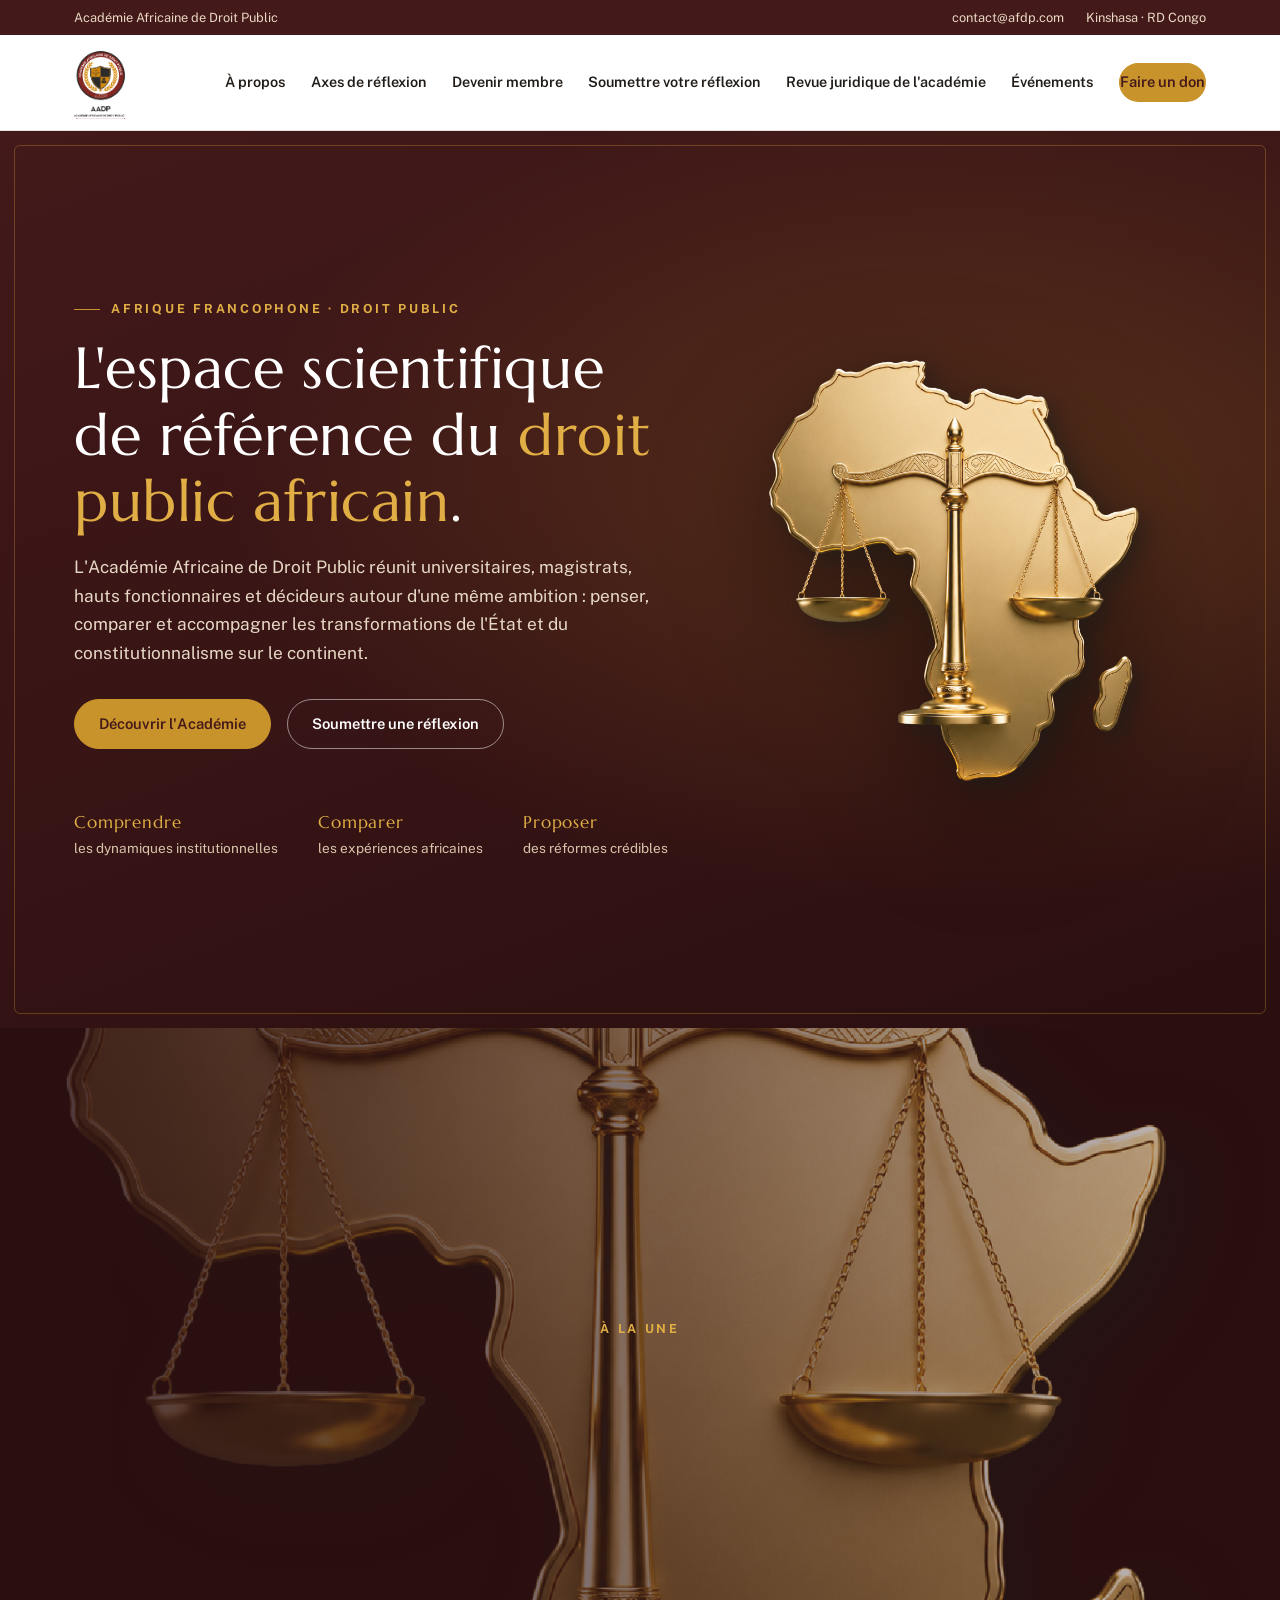
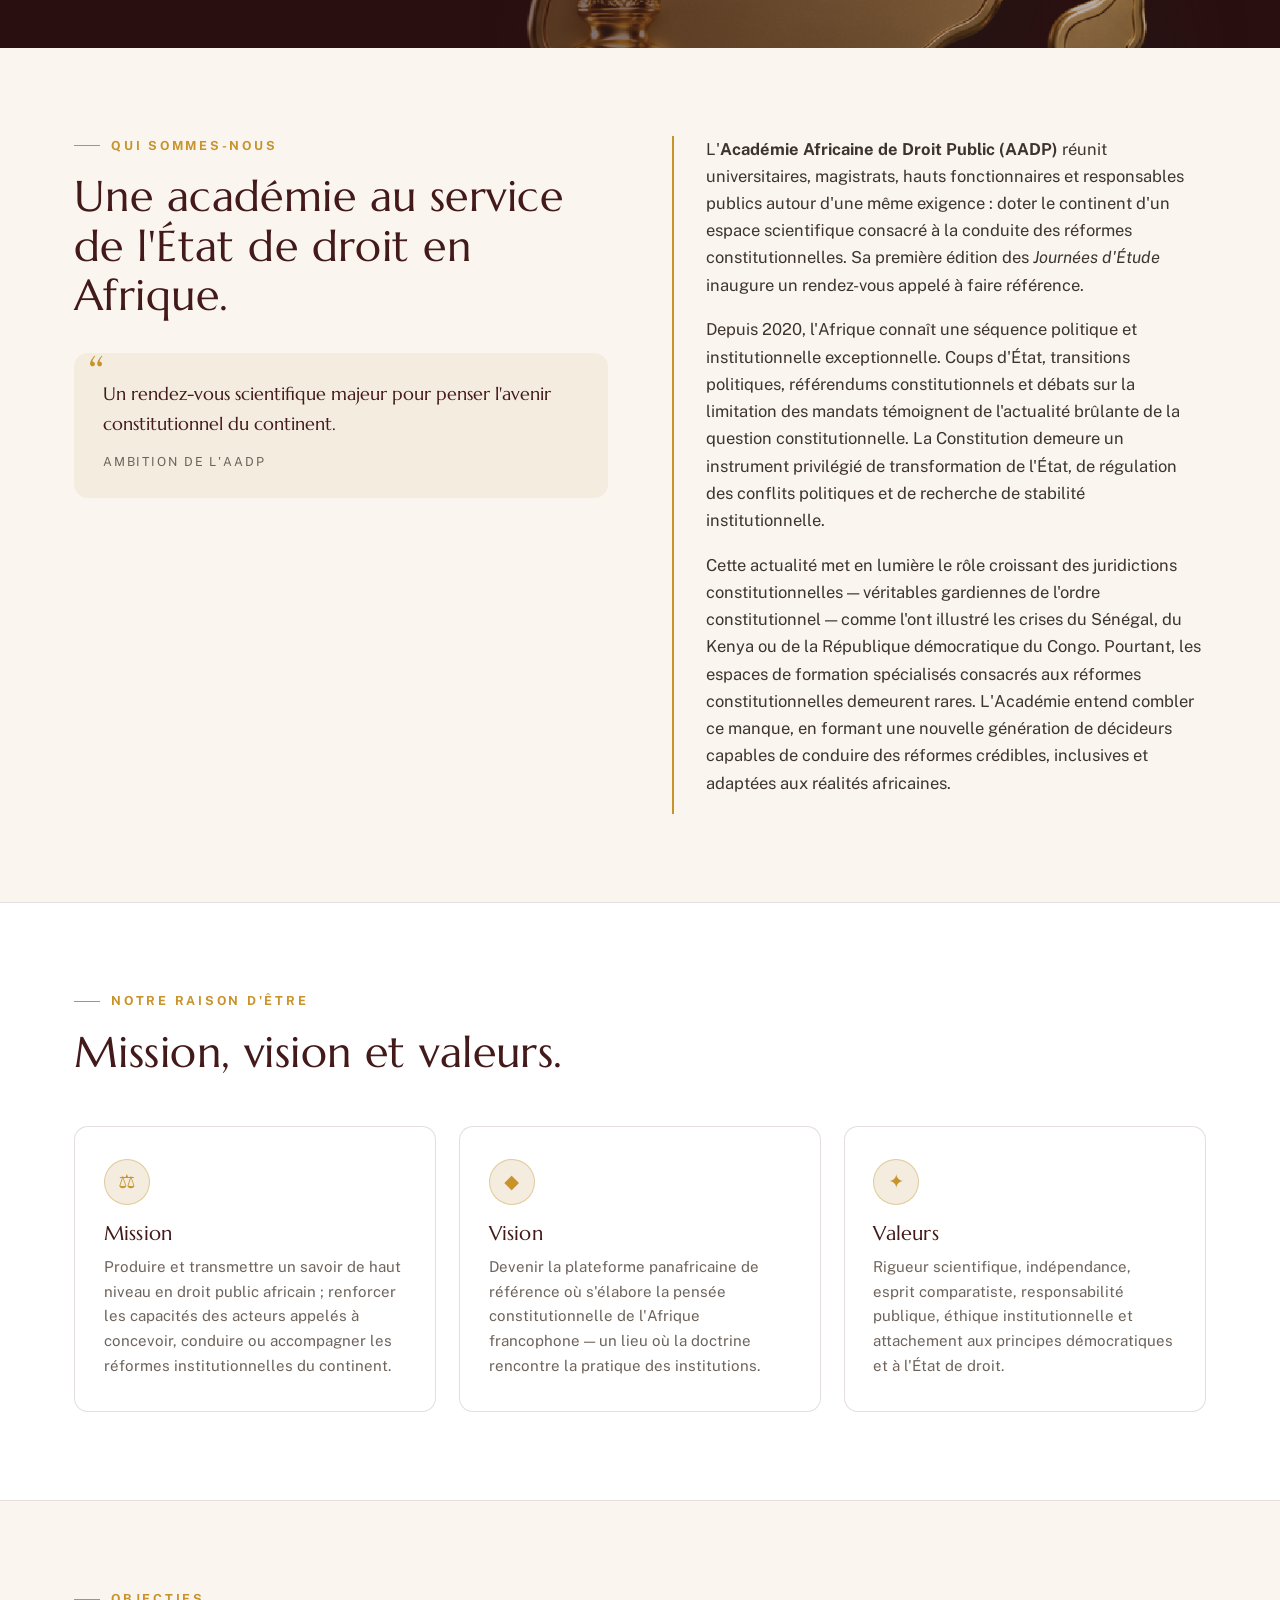
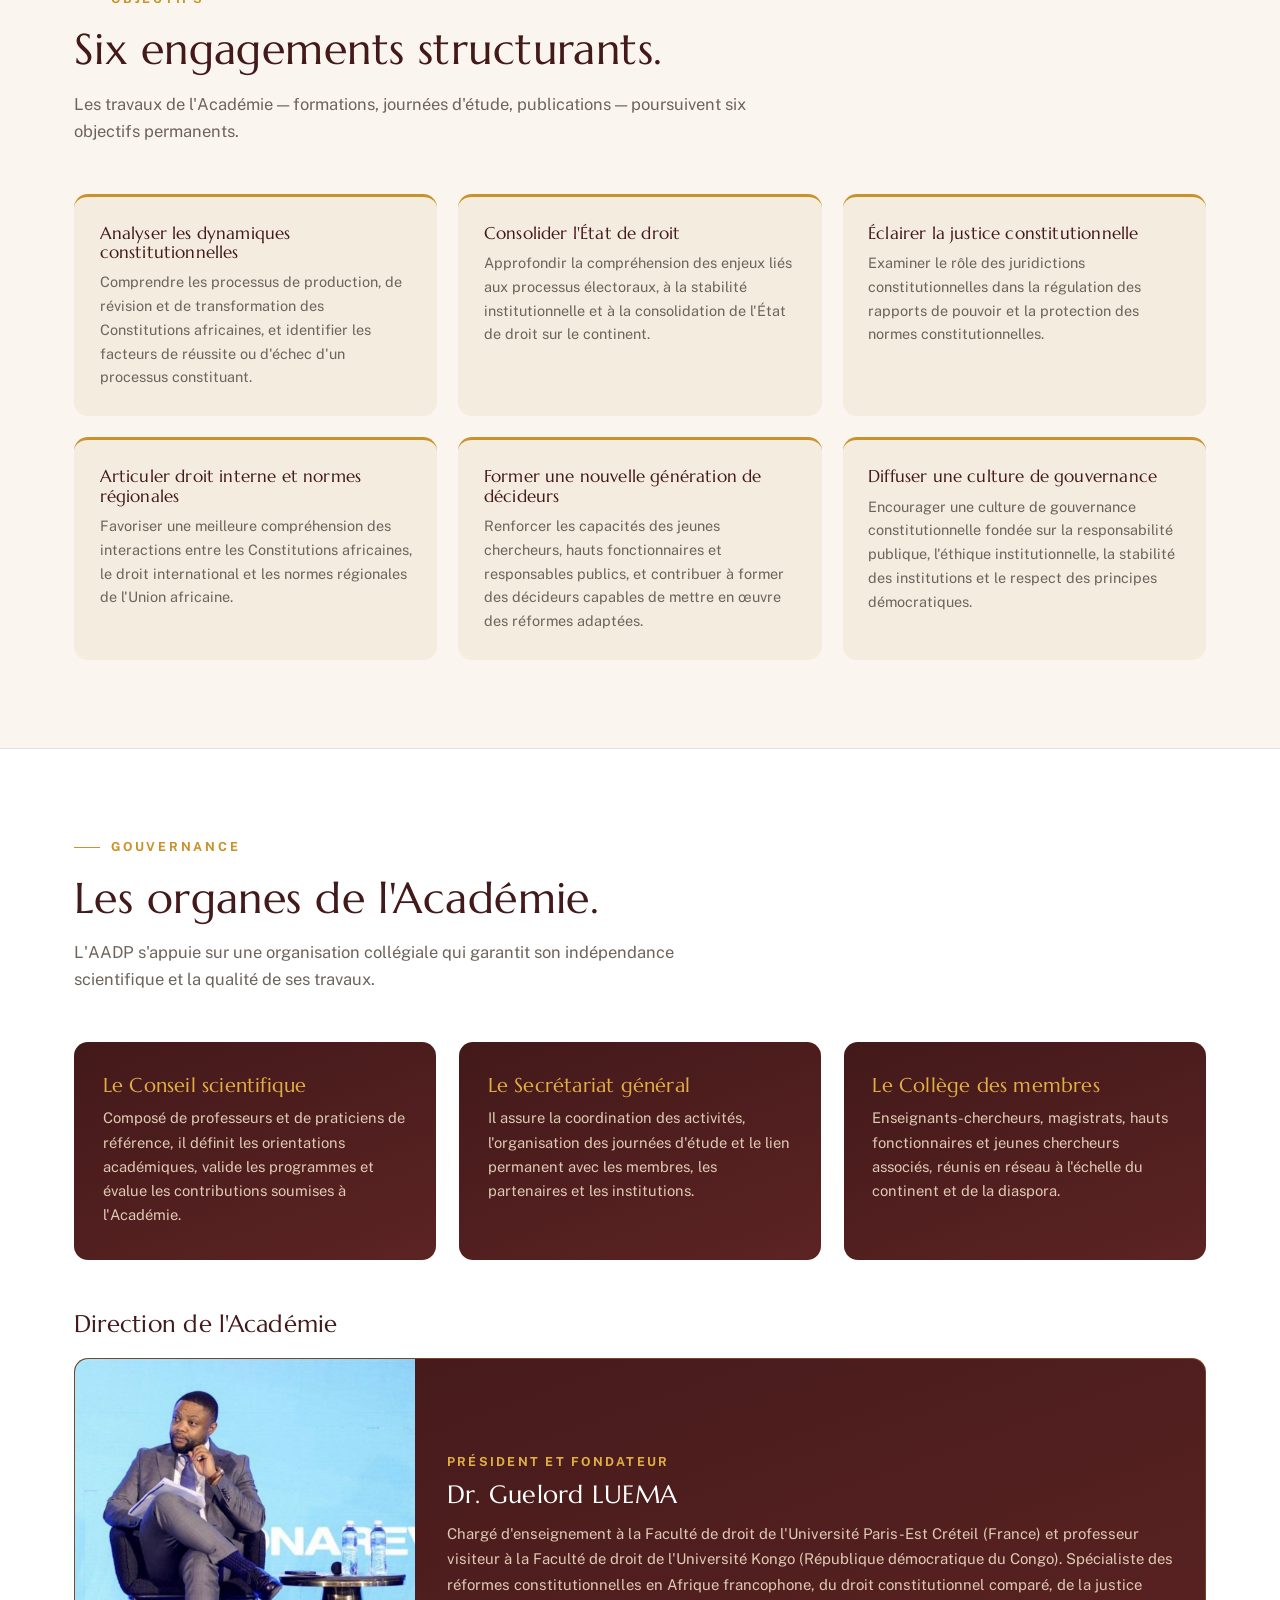
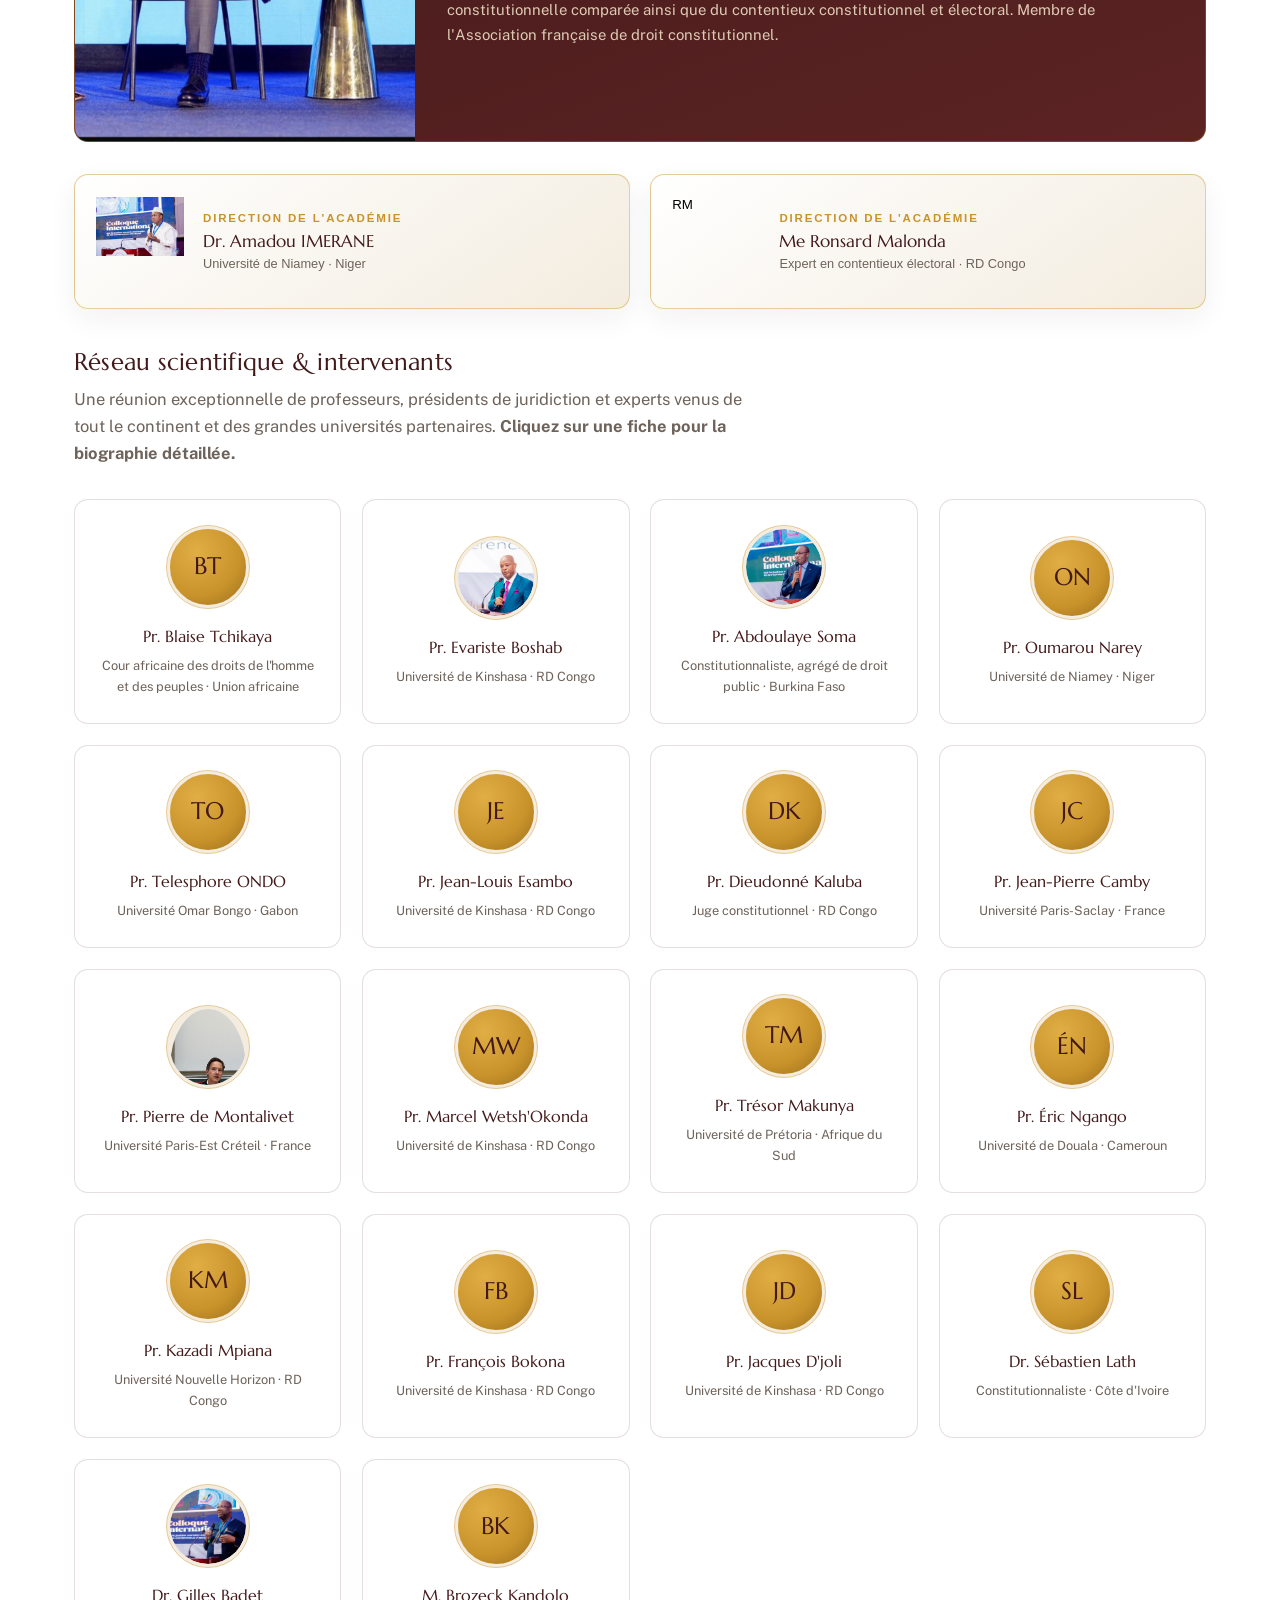
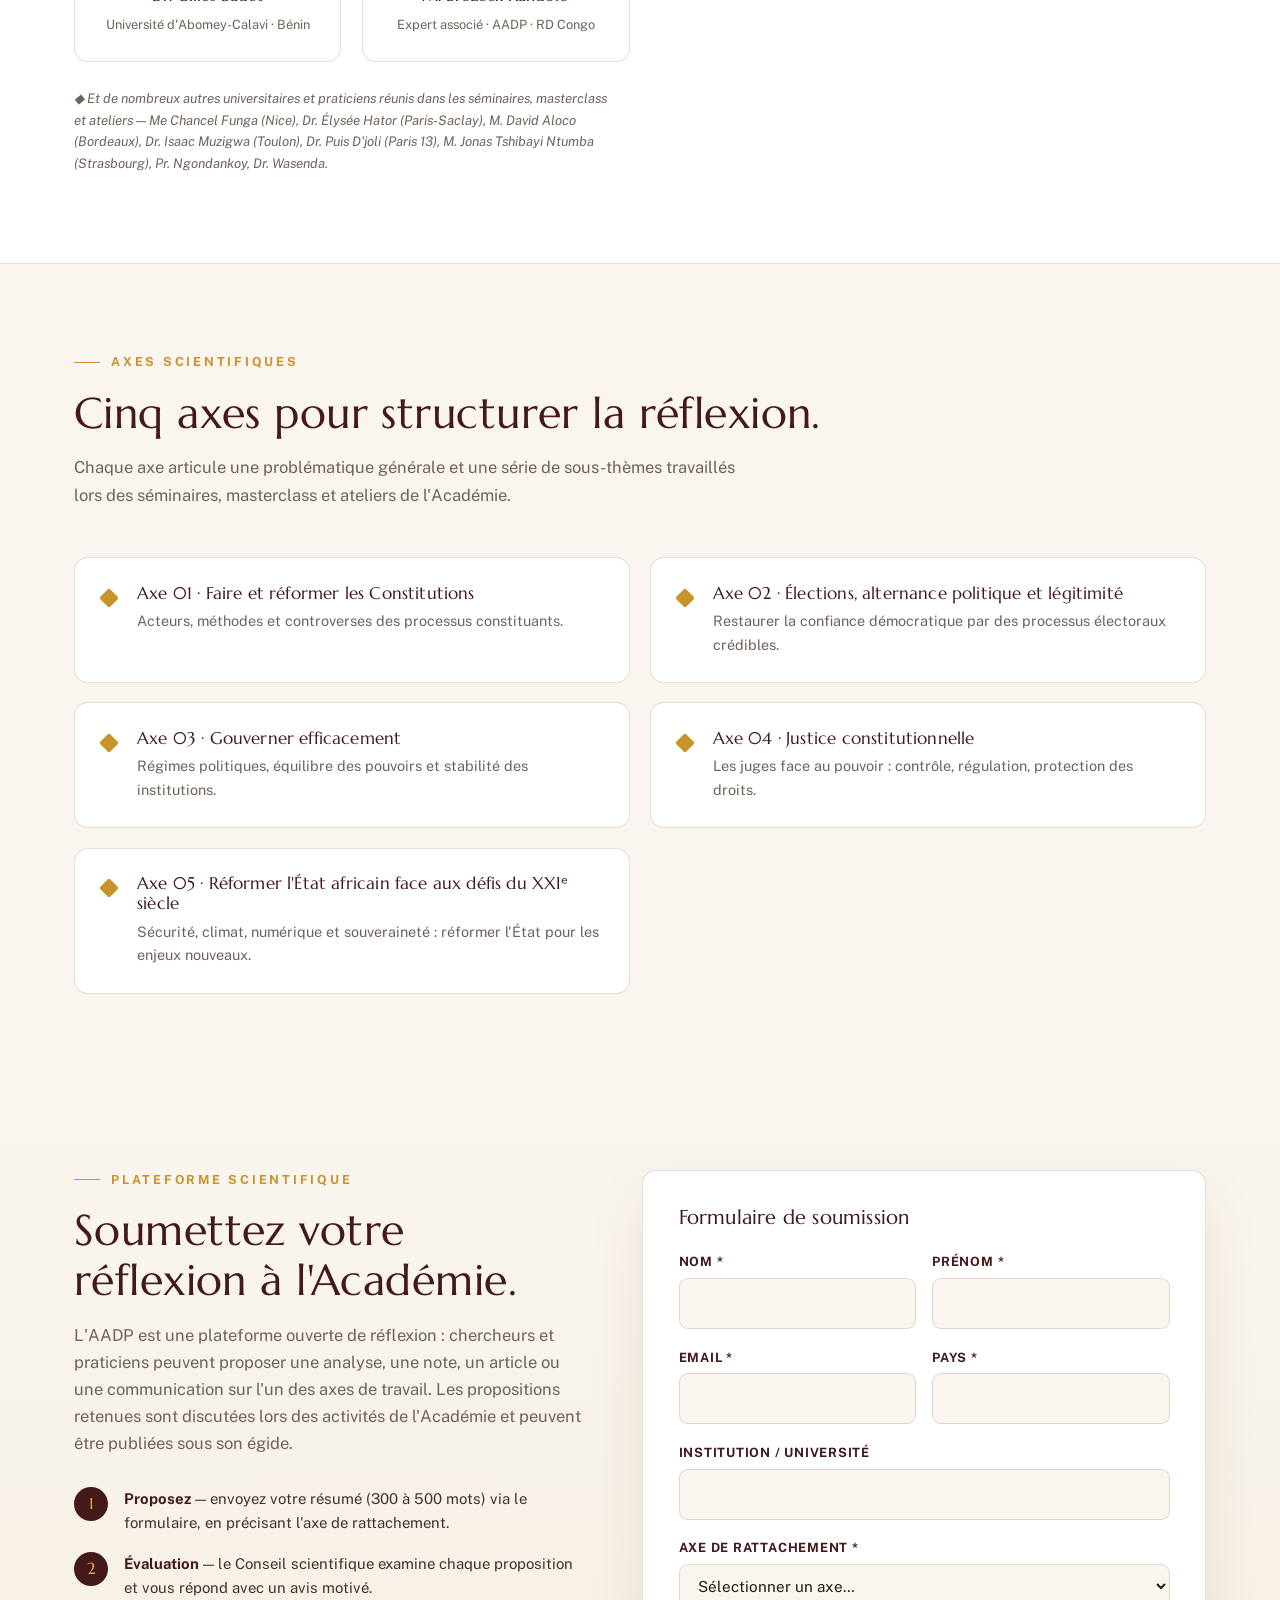
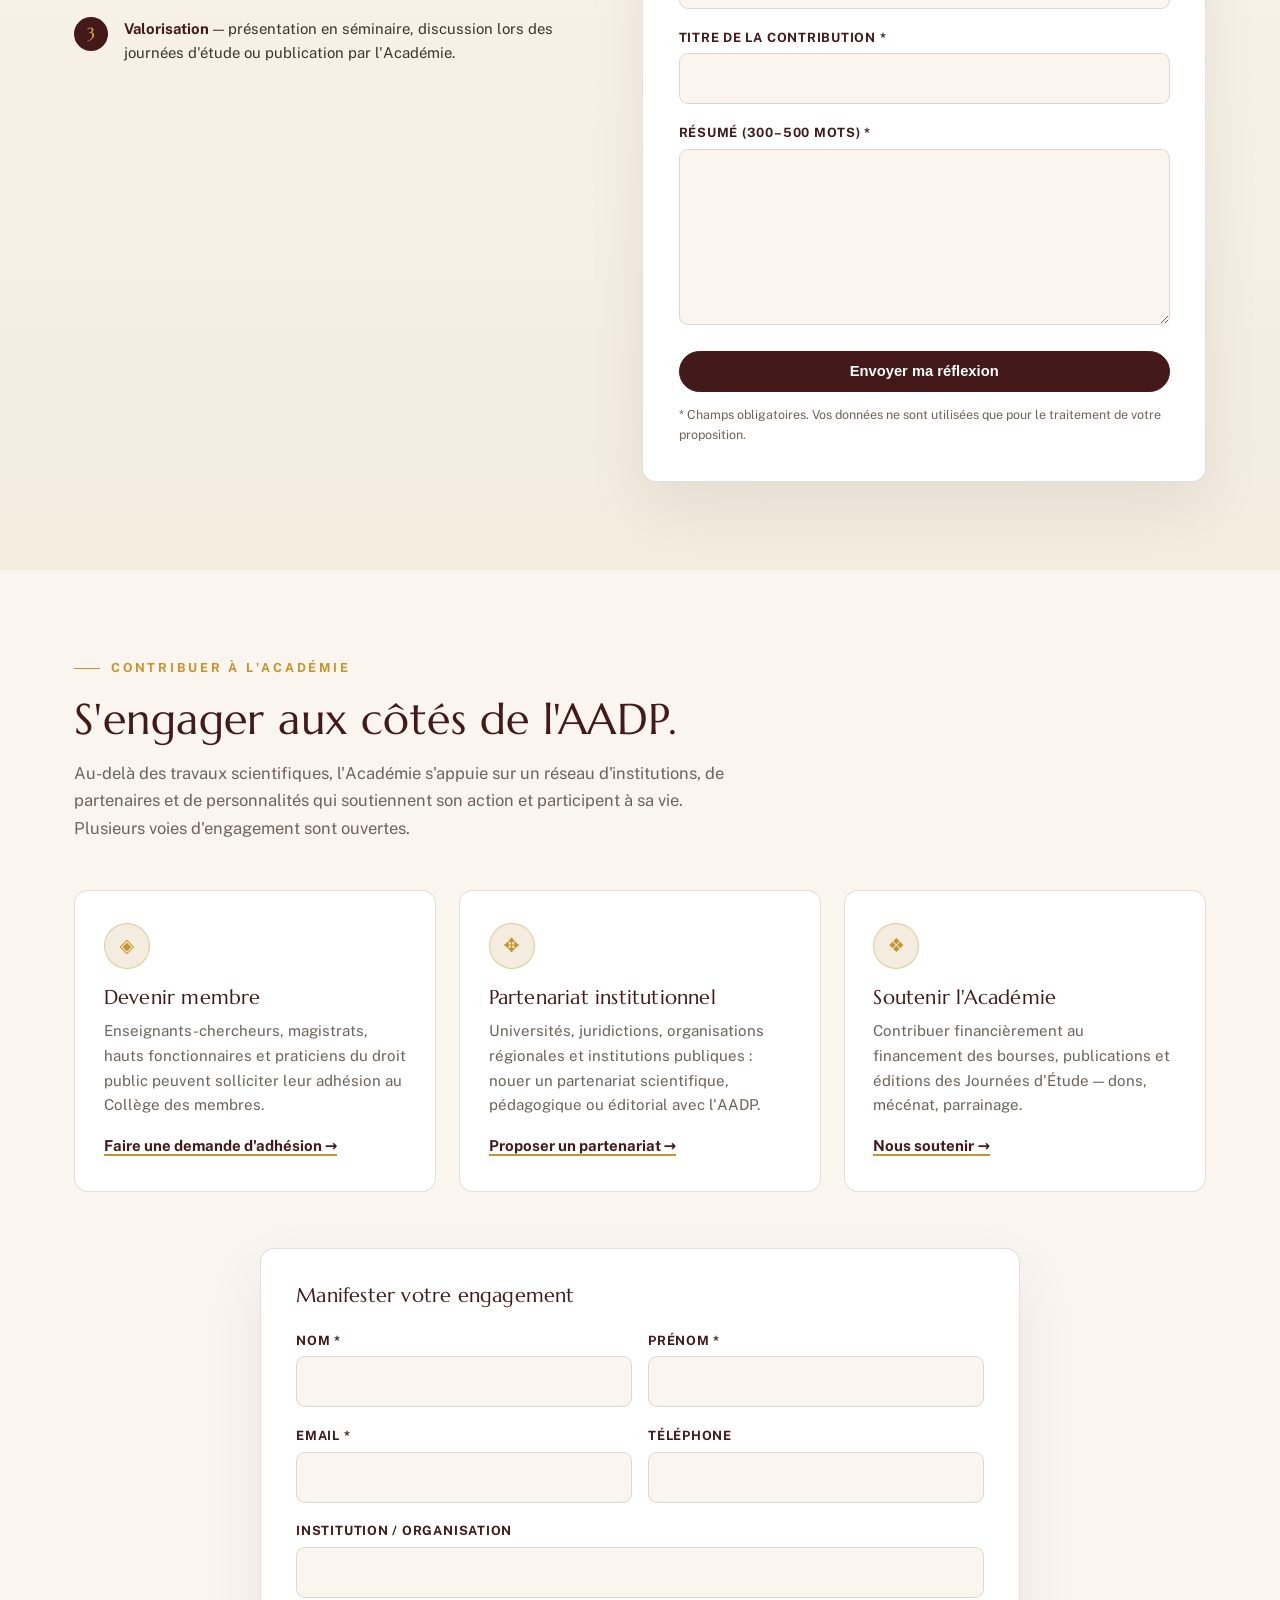
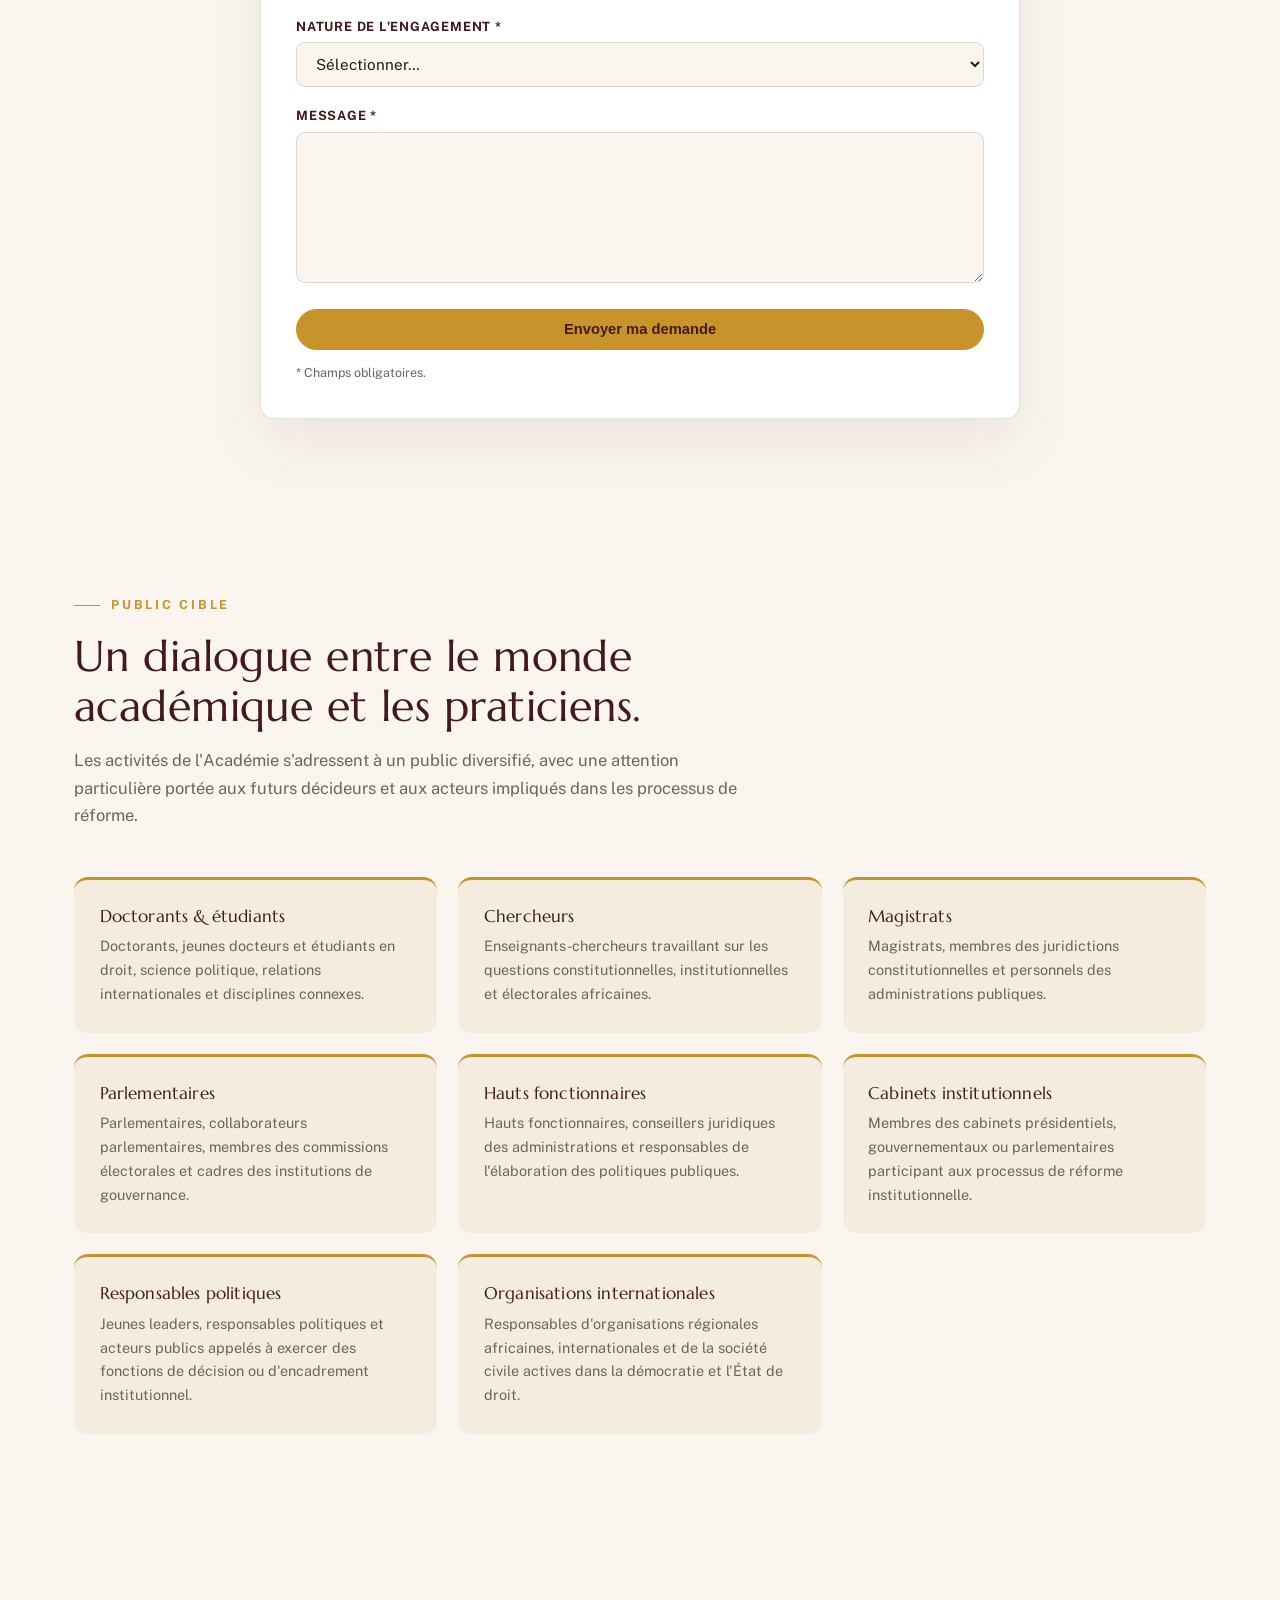
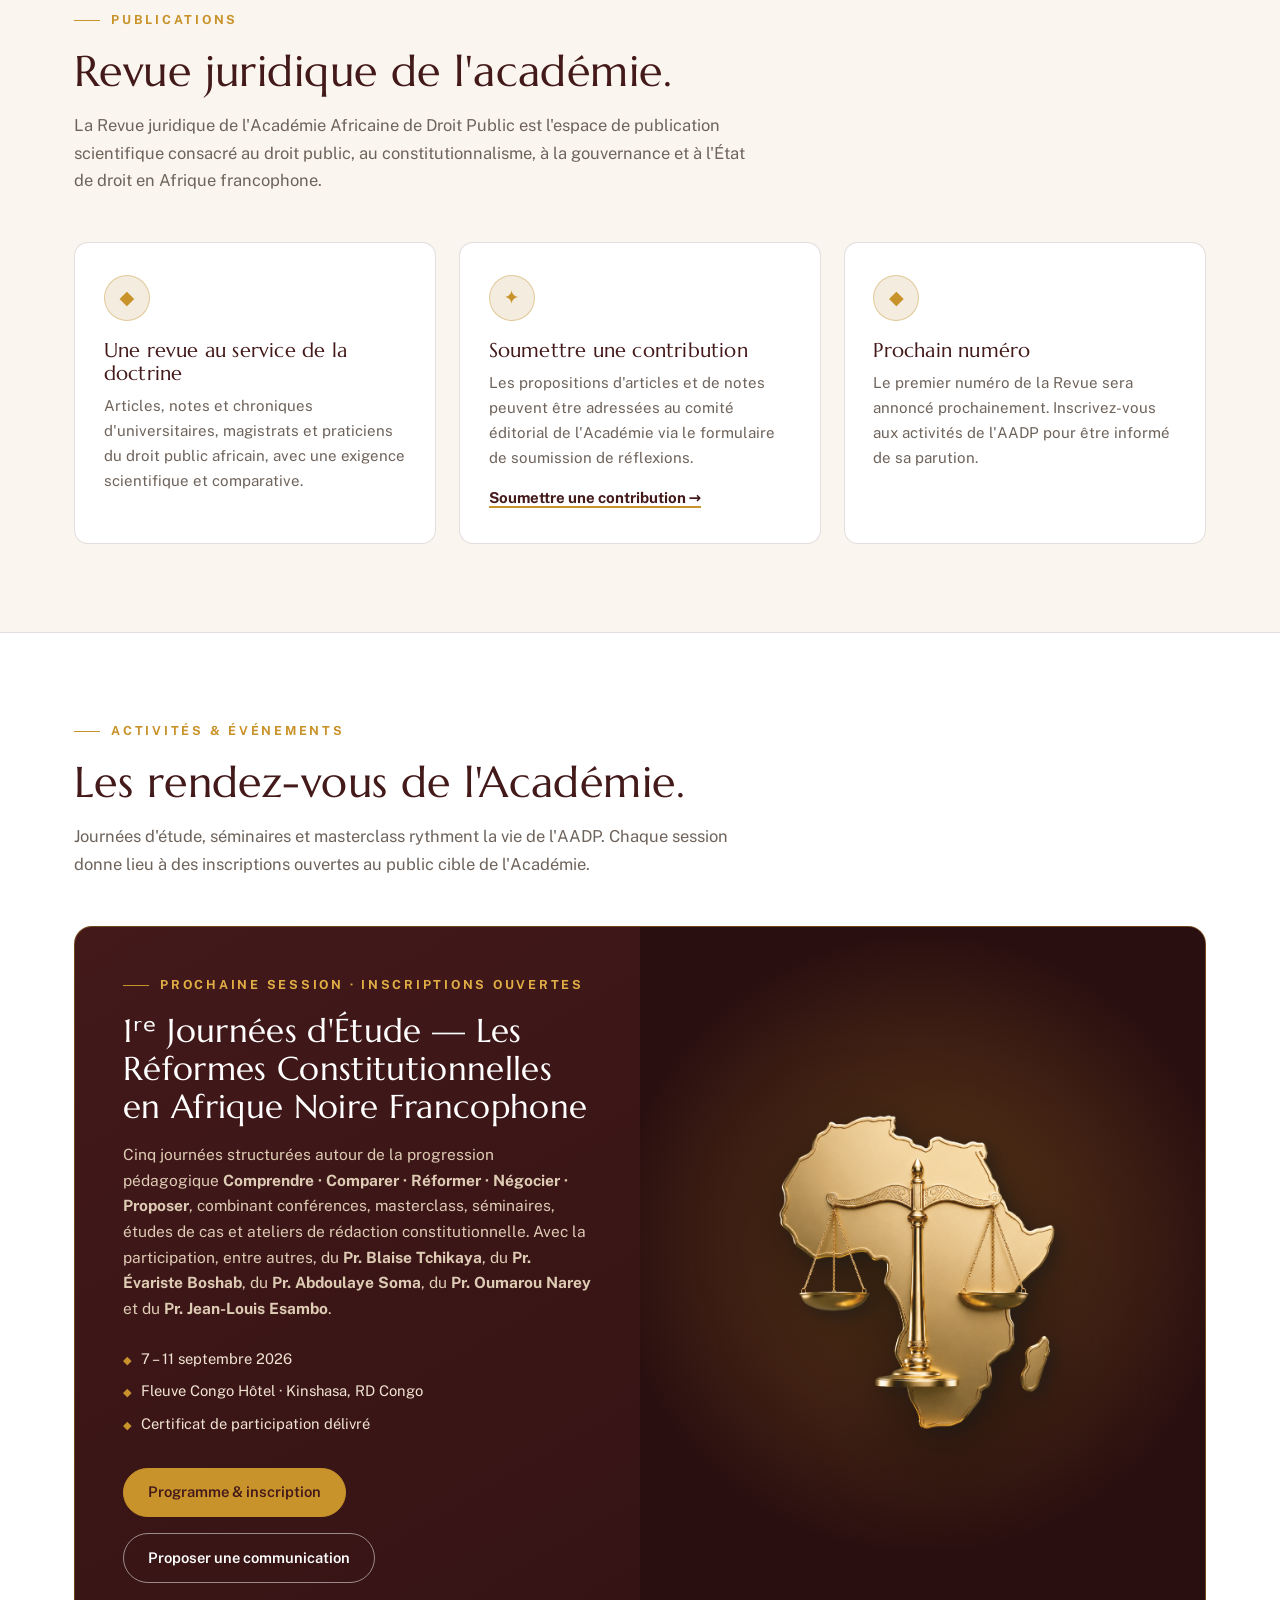
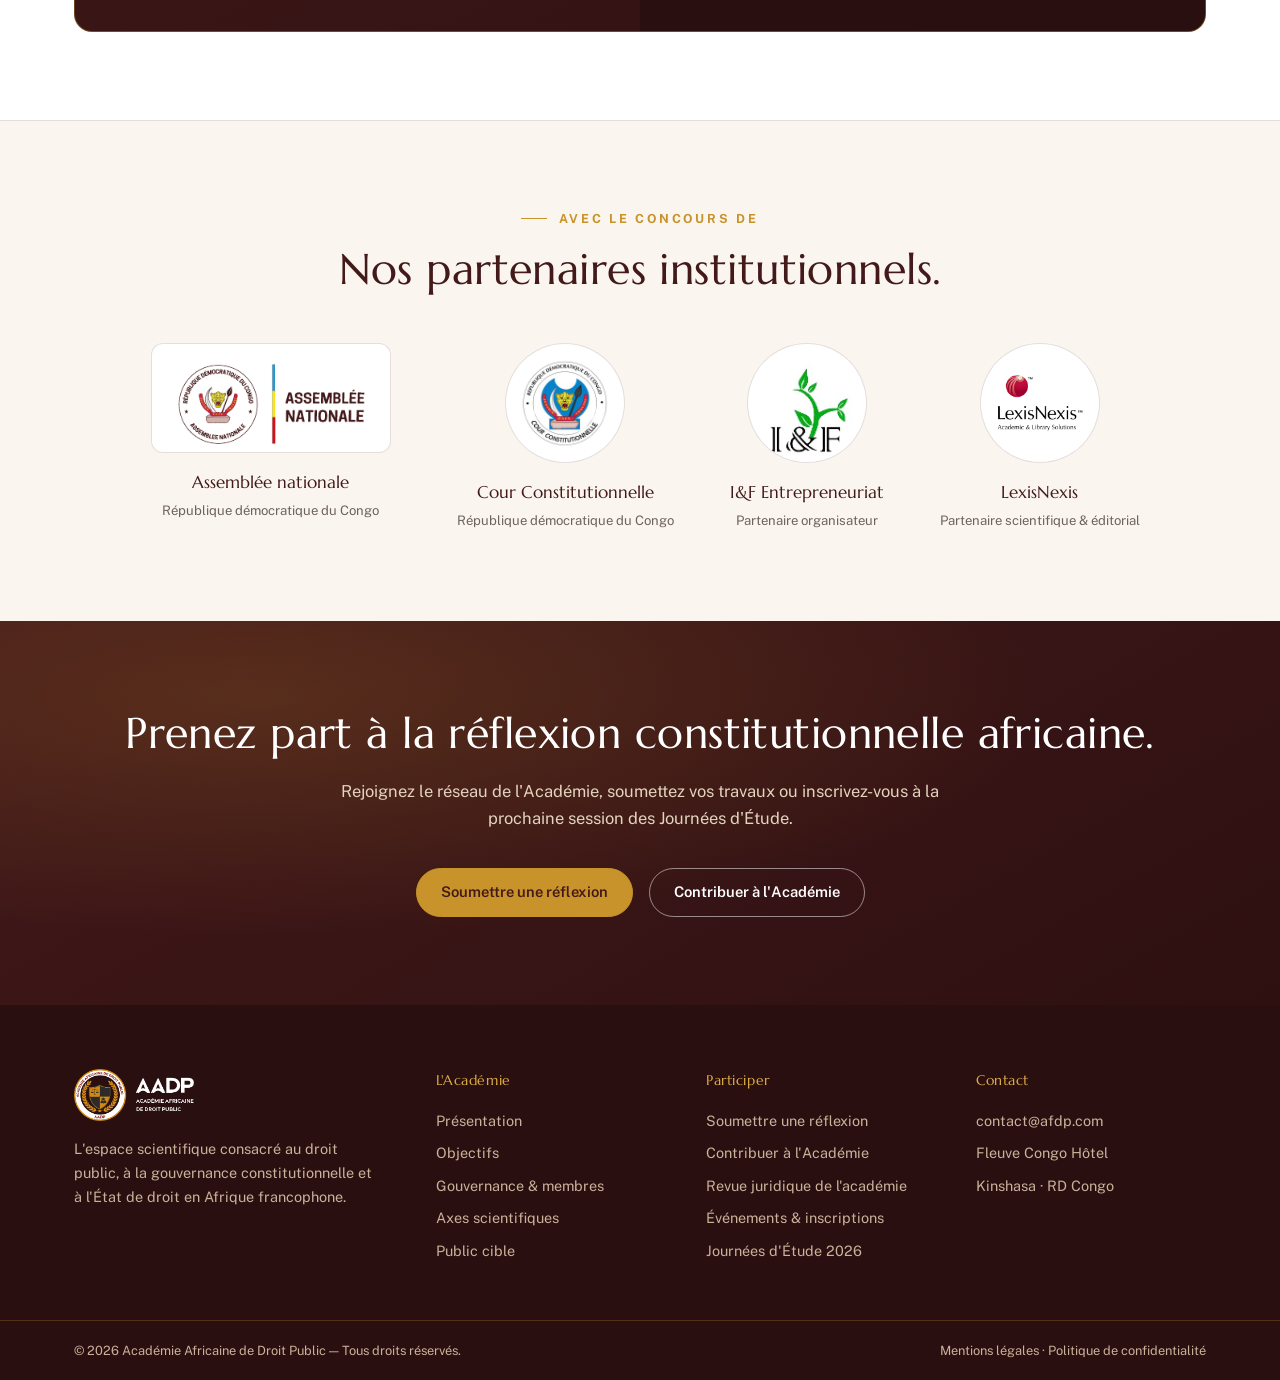
==== commit 6b4b5adc: "Mettre à jour le site AADP avec gouvernance, programme 2026 et partenaires. Aligne la page instituti" ====
--- a/index.html
+++ b/index.html
@@ -201,16 +201,91 @@
 .membre{
   background:var(--blanc);border:1px solid var(--trait);border-radius:var(--r);
   padding:1.6rem 1.4rem;text-align:center;transition:.25s;
+  font:inherit;color:inherit;width:100%;cursor:pointer;
 }
 .membre:hover{border-color:var(--or);box-shadow:0 14px 30px rgba(67,25,26,.08)}
+.membre:focus-visible{outline:2px solid var(--or);outline-offset:3px}
 .membre .avatar{
   width:82px;height:82px;border-radius:50%;margin:0 auto 1rem;
   background:radial-gradient(circle at 35% 30%,var(--or-clair),var(--or) 60%,#9A6E1D);
   display:grid;place-items:center;font-family:"Marcellus",serif;font-size:1.5rem;color:var(--bordeaux);
   border:3px solid var(--ivoire-2);outline:1px solid rgba(201,147,43,.5);
 }
+.membre .avatar--photo{padding:0;overflow:hidden;background:var(--ivoire-2)}
+.membre .avatar--photo img{width:100%;height:100%;object-fit:cover;border-radius:50%}
 .membre b{display:block;font-family:"Marcellus",serif;font-weight:400;font-size:1.02rem;color:var(--bordeaux)}
 .membre span{font-size:.8rem;color:var(--gris);display:block;margin-top:.25rem}
+.fondateur{
+  display:grid;grid-template-columns:minmax(240px,340px) 1fr;
+  background:linear-gradient(160deg,var(--bordeaux),var(--bordeaux-2));
+  color:#F1E4D2;border-radius:var(--r);margin-bottom:2rem;
+  border:1px solid rgba(201,147,43,.35);overflow:hidden;align-items:stretch;
+}
+.fondateur__photo{margin:0;min-height:100%;background:#2A0F10}
+.fondateur__photo img{
+  width:100%;height:100%;min-height:320px;display:block;
+  object-fit:cover;object-position:center 15%;
+}
+.fondateur__body{padding:2.2rem 2rem;display:flex;flex-direction:column;justify-content:center}
+.fondateur .role{
+  font-size:.78rem;font-weight:700;letter-spacing:.18em;text-transform:uppercase;
+  color:var(--or-clair);margin-bottom:.5rem;
+}
+.fondateur h3{font-size:1.55rem;color:#fff;margin-bottom:.75rem}
+.fondateur p{font-size:.93rem;color:#DECBB4;max-width:none;line-height:1.7}
+.direction-block{margin-bottom:2.5rem}
+.direction-block .sec-sub{
+  font-family:"Marcellus",serif;font-size:1.5rem;color:var(--bordeaux);margin-bottom:1.2rem;
+}
+.exergue-grid{display:grid;grid-template-columns:1fr 1fr;gap:1.3rem;margin-bottom:2.5rem}
+.exergue{
+  display:flex;gap:1.2rem;align-items:center;text-align:left;
+  background:linear-gradient(145deg,var(--blanc),var(--ivoire-2));
+  border:1px solid rgba(201,147,43,.45);border-radius:var(--r);
+  padding:1.4rem 1.3rem;width:100%;cursor:pointer;transition:.25s;
+  box-shadow:0 10px 28px rgba(67,25,26,.06);
+}
+.exergue:hover{border-color:var(--or);transform:translateY(-3px);box-shadow:0 16px 34px rgba(67,25,26,.1)}
+.exergue:focus-visible{outline:2px solid var(--or);outline-offset:3px}
+.exergue .avatar{
+  flex:0 0 88px;width:88px;height:88px;margin:0;
+}
+.exergue__role{
+  font-size:.72rem;font-weight:700;letter-spacing:.16em;text-transform:uppercase;
+  color:var(--or);margin-bottom:.35rem;
+}
+.exergue b{display:block;font-family:"Marcellus",serif;font-weight:400;font-size:1.08rem;color:var(--bordeaux)}
+.exergue span{font-size:.8rem;color:var(--gris);display:block;margin-top:.25rem}
+.bio-modal{position:fixed;inset:0;z-index:200;display:none;align-items:flex-start;justify-content:center;padding:clamp(1rem,5vh,4rem) 24px}
+.bio-modal.is-open{display:flex}
+.bio-modal__overlay{position:absolute;inset:0;background:rgba(34,28,24,.55);backdrop-filter:blur(3px)}
+.bio-modal__panel{
+  position:relative;width:min(640px,100%);max-height:min(88vh,820px);overflow:auto;
+  background:var(--blanc);border-radius:var(--r);box-shadow:0 30px 80px rgba(67,25,26,.25);
+  transform:translateY(12px);opacity:0;transition:.3s ease;
+}
+.bio-modal.is-open .bio-modal__panel{transform:none;opacity:1}
+.bio-modal__head{
+  padding:2rem 2rem 1.4rem;background:linear-gradient(160deg,var(--bordeaux),var(--bordeaux-2));color:#F1E4D2;
+  border-radius:var(--r) var(--r) 0 0;display:flex;gap:1.2rem;align-items:center;
+}
+.bio-modal__avatar{
+  width:76px;height:76px;flex:none;border-radius:50%;display:grid;place-items:center;
+  font-family:"Marcellus",serif;font-size:1.5rem;color:var(--or-clair);
+  background:rgba(0,0,0,.18);border:1px solid rgba(201,147,43,.5);overflow:hidden;
+}
+.bio-modal__avatar--photo img{width:100%;height:100%;object-fit:cover;object-position:center top}
+.bio-modal__role{font-size:.76rem;font-weight:700;letter-spacing:.16em;text-transform:uppercase;color:var(--or-clair)}
+.bio-modal__name{font-family:"Marcellus",serif;font-size:1.45rem;margin-top:.35rem;color:#fff}
+.bio-modal__univ{font-size:.88rem;color:#DECBB4;margin-top:.35rem}
+.bio-modal__body{padding:1.6rem 2rem 2rem}
+.bio-modal__body h4{font-size:.78rem;letter-spacing:.14em;text-transform:uppercase;color:var(--or);margin-bottom:.6rem}
+.bio-modal__body p{color:var(--encre);max-width:none;line-height:1.7}
+.bio-modal__close{
+  position:absolute;top:1rem;right:1rem;width:40px;height:40px;border-radius:50%;
+  border:1px solid rgba(233,213,166,.35);background:rgba(0,0,0,.15);color:#fff;cursor:pointer;
+}
+body.no-scroll{overflow:hidden}
 .note{font-size:.83rem;color:var(--gris);margin-top:1.6rem;font-style:italic}
 
 /* ---------- axes ---------- */
@@ -277,7 +352,15 @@
 
 /* ---------- partenaires ---------- */
 .partners{display:flex;justify-content:center;gap:3.5rem;flex-wrap:wrap;text-align:center}
-.partner{max-width:230px}
+.partner{max-width:260px}
+.partner .partner__logo{
+  width:120px;height:120px;margin:0 auto 1rem;border-radius:50%;
+  background:var(--blanc);border:1px solid var(--trait);
+  display:grid;place-items:center;overflow:hidden;padding:.75rem;
+}
+.partner .partner__logo img{max-width:100%;max-height:100%;object-fit:contain}
+.partner .partner__logo--wide{width:min(240px,100%);height:110px;border-radius:12px;padding:.5rem 1rem}
+.partner .partner__logo--wide img{object-fit:contain;width:100%;height:100%}
 .partner .seal{
   width:74px;height:74px;margin:0 auto 1rem;border-radius:50%;
   border:2px solid var(--or);display:grid;place-items:center;
@@ -335,6 +418,12 @@
   .burger{display:block}
   .topbar .right span:last-child{display:none}
   .tri,.obj-grid,.organes,.membres{grid-template-columns:1fr}
+  .fondateur{grid-template-columns:1fr;text-align:center}
+  .fondateur__photo img{min-height:360px;max-height:460px}
+  .fondateur__body{padding:1.8rem 1.4rem 2rem}
+  .exergue-grid{grid-template-columns:1fr}
+  .exergue{flex-direction:column;text-align:center}
+  .exergue .avatar{margin:0 auto}
   .two{grid-template-columns:1fr}
   section{padding:3.8rem 0}
   footer .wrap{grid-template-columns:1fr}
@@ -365,6 +454,7 @@
       <a href="#axes">Axes de réflexion</a>
       <a href="#contribuer">Devenir membre</a>
       <a href="#reflexion">Soumettre votre réflexion</a>
+      <a href="#revue">Revue juridique de l'académie</a>
       <a href="#evenements">Événements</a>
       <a class="btn gold" href="faire-un-don.html">Faire un don</a>
     </nav>
@@ -561,100 +651,36 @@
       </div>
     </div>
 
+    <div class="direction-block">
+      <h3 class="sec-sub reveal">Direction de l'Académie</h3>
+      <div class="fondateur reveal">
+        <figure class="fondateur__photo">
+          <img src="assets/img/speakers/guelord-luema-full.png" alt="Dr. Guelord LUEMA, Président et fondateur de l'Académie Africaine de Droit Public">
+        </figure>
+        <div class="fondateur__body">
+          <div class="role">Président et fondateur</div>
+          <h3>Dr. Guelord LUEMA</h3>
+          <p>Chargé d'enseignement à la Faculté de droit de l'Université Paris-Est Créteil (France)
+          et professeur visiteur à la Faculté de droit de l'Université Kongo (République démocratique du Congo).
+          Spécialiste des réformes constitutionnelles en Afrique francophone, du droit constitutionnel comparé,
+          de la justice constitutionnelle comparée ainsi que du contentieux constitutionnel et électoral.
+          Membre de l'Association française de droit constitutionnel.</p>
+        </div>
+      </div>
+      <div class="exergue-grid" id="directionExergue"></div>
+    </div>
+
     <div class="sec-head" style="margin-bottom:2rem">
       <h3 style="font-size:1.5rem">Réseau scientifique &amp; intervenants</h3>
       <p style="color:var(--gris);margin-top:.6rem">Une réunion exceptionnelle de professeurs,
       présidents de juridiction et experts venus de tout le continent et des grandes
-      universités partenaires.</p>
-    </div>
-    <div class="membres">
-      <div class="membre reveal">
-        <div class="avatar">BT</div>
-        <b>Pr. Blaise Tchikaya</b>
-        <span>Président de la Cour africaine des droits de l'homme et des peuples</span>
-      </div>
-      <div class="membre reveal">
-        <div class="avatar">EB</div>
-        <b>Pr. Évariste Boshab</b>
-        <span>Ancien Vice-Premier ministre · RD Congo</span>
-      </div>
-      <div class="membre reveal">
-        <div class="avatar">AS</div>
-        <b>Pr. Abdoulaye Soma</b>
-        <span>Constitutionnaliste · Burkina Faso</span>
-      </div>
-      <div class="membre reveal">
-        <div class="avatar">ON</div>
-        <b>Pr. Oumarou Narey</b>
-        <span>Université de Niamey · Niger</span>
-      </div>
-      <div class="membre reveal">
-        <div class="avatar">JLE</div>
-        <b>Pr. Jean-Louis Esambo</b>
-        <span>Université de Kinshasa · RD Congo</span>
-      </div>
-      <div class="membre reveal">
-        <div class="avatar">DK</div>
-        <b>Pr. Dieudonné Kaluba</b>
-        <span>Juge constitutionnel · RD Congo</span>
-      </div>
-      <div class="membre reveal">
-        <div class="avatar">JC</div>
-        <b>Pr. Jean-Pierre Camby</b>
-        <span>Université Paris-Saclay · France</span>
-      </div>
-      <div class="membre reveal">
-        <div class="avatar">PdM</div>
-        <b>Pr. Pierre de Montalivet</b>
-        <span>Université Paris-Est Créteil · France</span>
-      </div>
-      <div class="membre reveal">
-        <div class="avatar">MW</div>
-        <b>Pr. Marcel Wetsh'Okonda</b>
-        <span>Université de Kinshasa · RD Congo</span>
-      </div>
-      <div class="membre reveal">
-        <div class="avatar">TM</div>
-        <b>Pr. Trésor Makunya</b>
-        <span>Université de Prétoria · Afrique du Sud</span>
-      </div>
-      <div class="membre reveal">
-        <div class="avatar">EN</div>
-        <b>Pr. Éric Ngango</b>
-        <span>Université de Douala · Cameroun</span>
-      </div>
-      <div class="membre reveal">
-        <div class="avatar">KM</div>
-        <b>Pr. Kazadi Mpiana</b>
-        <span>Université Nouvelle Horizon · RD Congo</span>
-      </div>
-      <div class="membre reveal">
-        <div class="avatar">FB</div>
-        <b>Pr. François Bokona</b>
-        <span>Constitutionnaliste · RD Congo</span>
-      </div>
-      <div class="membre reveal">
-        <div class="avatar">JD</div>
-        <b>Pr. Jacques D'joli</b>
-        <span>Constitutionnaliste · RD Congo</span>
-      </div>
-      <div class="membre reveal">
-        <div class="avatar">SL</div>
-        <b>Pr. Sébastien Lath</b>
-        <span>Constitutionnaliste · Côte d'Ivoire</span>
-      </div>
-      <div class="membre reveal">
-        <div class="avatar">GB</div>
-        <b>Dr. Gilles Badet</b>
-        <span>Université d'Abomey-Calavi · Bénin</span>
-      </div>
-    </div>
+      universités partenaires. <strong>Cliquez sur une fiche pour la biographie détaillée.</strong></p>
+    </div>
+    <div class="membres" id="intervenantsGrid"></div>
     <p class="note">◆ Et de nombreux autres universitaires et praticiens réunis dans les
-    séminaires, masterclass et ateliers — Dr. Guelord Luema (Paris-Est Créteil),
-    Dr. Amadou Imerane (Niamey), Me Chancel Funga (Nice), Dr. Élysée Hator (Paris-Saclay),
-    M. David Aloco (Bordeaux), Me Ronsard Malonda, Dr. Isaac Muzigwa (Toulon),
-    Dr. Puis D'joli (Paris 13), M. Jonas Tshibayi Ntumba (Strasbourg), Pr. Ngondankoy,
-    Pr. Daniel Mbau (Kinshasa), Pr. Tshilumbayi, Pr. Martin Mulamba (Kinshasa), Dr. Wasenda.</p>
+    séminaires, masterclass et ateliers — Me Chancel Funga (Nice), Dr. Élysée Hator (Paris-Saclay),
+    M. David Aloco (Bordeaux), Dr. Isaac Muzigwa (Toulon),
+    Dr. Puis D'joli (Paris 13), M. Jonas Tshibayi Ntumba (Strasbourg), Pr. Ngondankoy, Dr. Wasenda.</p>
   </div>
 </section>
 
@@ -923,6 +949,40 @@
   </div>
 </section>
 
+<!-- REVUE JURIDIQUE -->
+<section id="revue">
+  <div class="wrap">
+    <div class="sec-head">
+      <div class="eyebrow">Publications</div>
+      <h2>Revue juridique de l'académie.</h2>
+      <p>La Revue juridique de l'Académie Africaine de Droit Public est l'espace de publication
+      scientifique consacré au droit public, au constitutionnalisme, à la gouvernance et à
+      l'État de droit en Afrique francophone.</p>
+    </div>
+    <div class="tri">
+      <div class="card reveal">
+        <div class="ic">◆</div>
+        <h3>Une revue au service de la doctrine</h3>
+        <p>Articles, notes et chroniques d'universitaires, magistrats et praticiens du droit public
+        africain, avec une exigence scientifique et comparative.</p>
+      </div>
+      <div class="card reveal">
+        <div class="ic">✦</div>
+        <h3>Soumettre une contribution</h3>
+        <p>Les propositions d'articles et de notes peuvent être adressées au comité éditorial de
+        l'Académie via le formulaire de soumission de réflexions.</p>
+        <p style="margin-top:1rem"><a href="#reflexion" style="color:var(--bordeaux);font-weight:700;border-bottom:2px solid var(--or)">Soumettre une contribution →</a></p>
+      </div>
+      <div class="card reveal">
+        <div class="ic">◆</div>
+        <h3>Prochain numéro</h3>
+        <p>Le premier numéro de la Revue sera annoncé prochainement. Inscrivez-vous aux activités
+        de l'AADP pour être informé de sa parution.</p>
+      </div>
+    </div>
+  </div>
+</section>
+
 <!-- ÉVÉNEMENTS -->
 <section id="evenements" class="alt">
   <div class="wrap">
@@ -969,17 +1029,30 @@
     </div>
     <div class="partners">
       <div class="partner reveal">
-        <div class="seal">CC</div>
+        <div class="partner__logo partner__logo--wide">
+          <img src="assets/img/partners/assemblee-nationale-rdc.png" alt="Logo de l'Assemblée nationale de la République démocratique du Congo">
+        </div>
+        <b>Assemblée nationale</b>
+        <span>République démocratique du Congo</span>
+      </div>
+      <div class="partner reveal">
+        <div class="partner__logo">
+          <img src="assets/img/partners/cour-constitutionnelle-rdc.jpg" alt="Logo de la Cour Constitutionnelle de la République démocratique du Congo">
+        </div>
         <b>Cour Constitutionnelle</b>
         <span>République démocratique du Congo</span>
       </div>
       <div class="partner reveal">
-        <div class="seal">I&F</div>
+        <div class="partner__logo">
+          <img src="assets/img/partners/if-entrepreneuriat.jpeg" alt="Logo I&amp;F Entrepreneuriat">
+        </div>
         <b>I&F Entrepreneuriat</b>
         <span>Partenaire organisateur</span>
       </div>
       <div class="partner reveal">
-        <div class="seal">LN</div>
+        <div class="partner__logo">
+          <img src="assets/img/partners/lexisnexis.png" alt="Logo LexisNexis">
+        </div>
         <b>LexisNexis</b>
         <span>Partenaire scientifique & éditorial</span>
       </div>
@@ -1023,6 +1096,7 @@
       <ul>
         <li><a href="#reflexion">Soumettre une réflexion</a></li>
         <li><a href="faire-un-don.html">Contribuer à l'Académie</a></li>
+        <li><a href="#revue">Revue juridique de l'académie</a></li>
         <li><a href="#evenements">Événements & inscriptions</a></li>
         <li><a href="/journees-etude-2026.html">Journées d'Étude 2026</a></li>
       </ul>
@@ -1044,6 +1118,27 @@
   </div>
 </footer>
 
+<div class="bio-modal" id="speakerBioModal" aria-hidden="true" role="dialog" aria-modal="true" aria-labelledby="bioModalName">
+  <div class="bio-modal__overlay" data-close></div>
+  <div class="bio-modal__panel">
+    <button class="bio-modal__close" type="button" data-close aria-label="Fermer">✕</button>
+    <div class="bio-modal__head">
+      <div class="bio-modal__avatar" id="bioModalAvatar"></div>
+      <div>
+        <div class="bio-modal__role" id="bioModalField"></div>
+        <div class="bio-modal__name" id="bioModalName"></div>
+        <div class="bio-modal__univ" id="bioModalUniv"></div>
+      </div>
+    </div>
+    <div class="bio-modal__body">
+      <h4>Biographie</h4>
+      <p id="bioModalBio"></p>
+    </div>
+  </div>
+</div>
+
+<script src="assets/js/speakers-data.js"></script>
+<script src="assets/js/speakers-ui.js"></script>
 <script>
 // Menu mobile
 const burger=document.getElementById('burger'),nav=document.getElementById('nav');
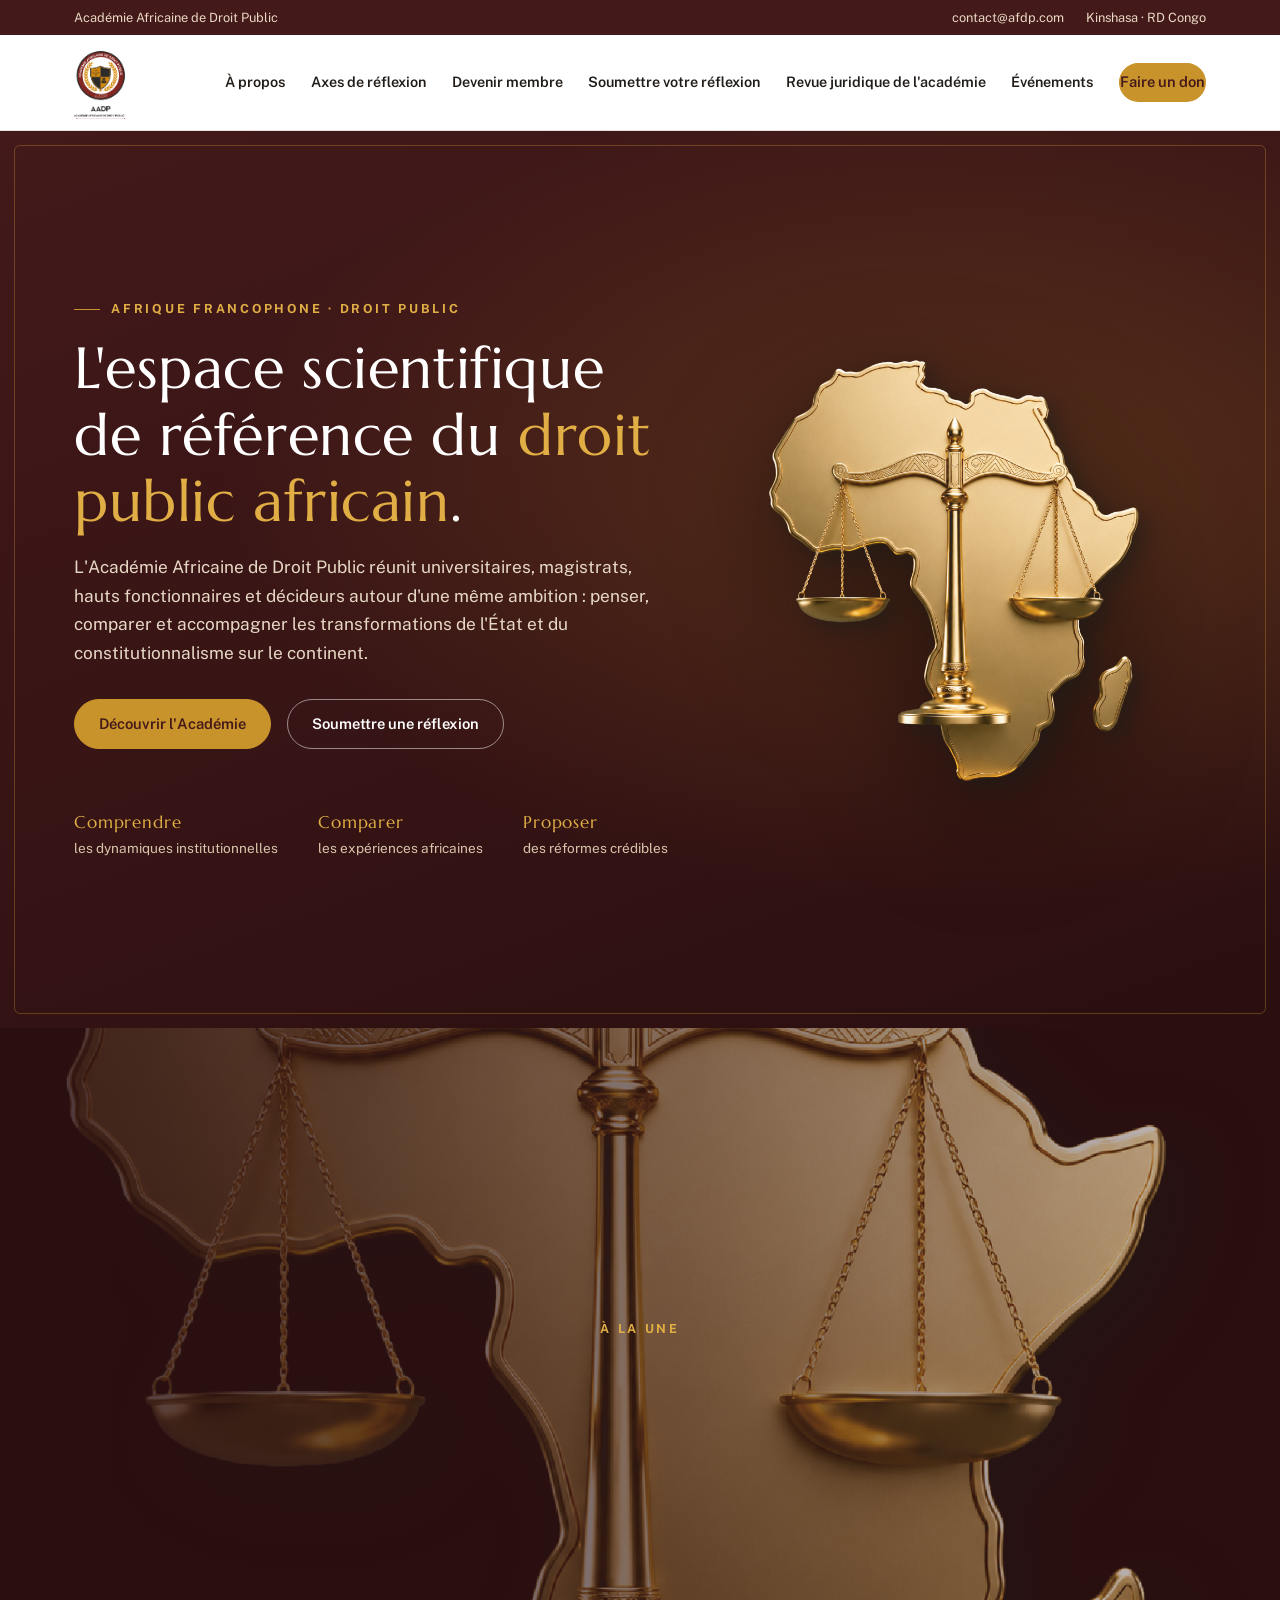
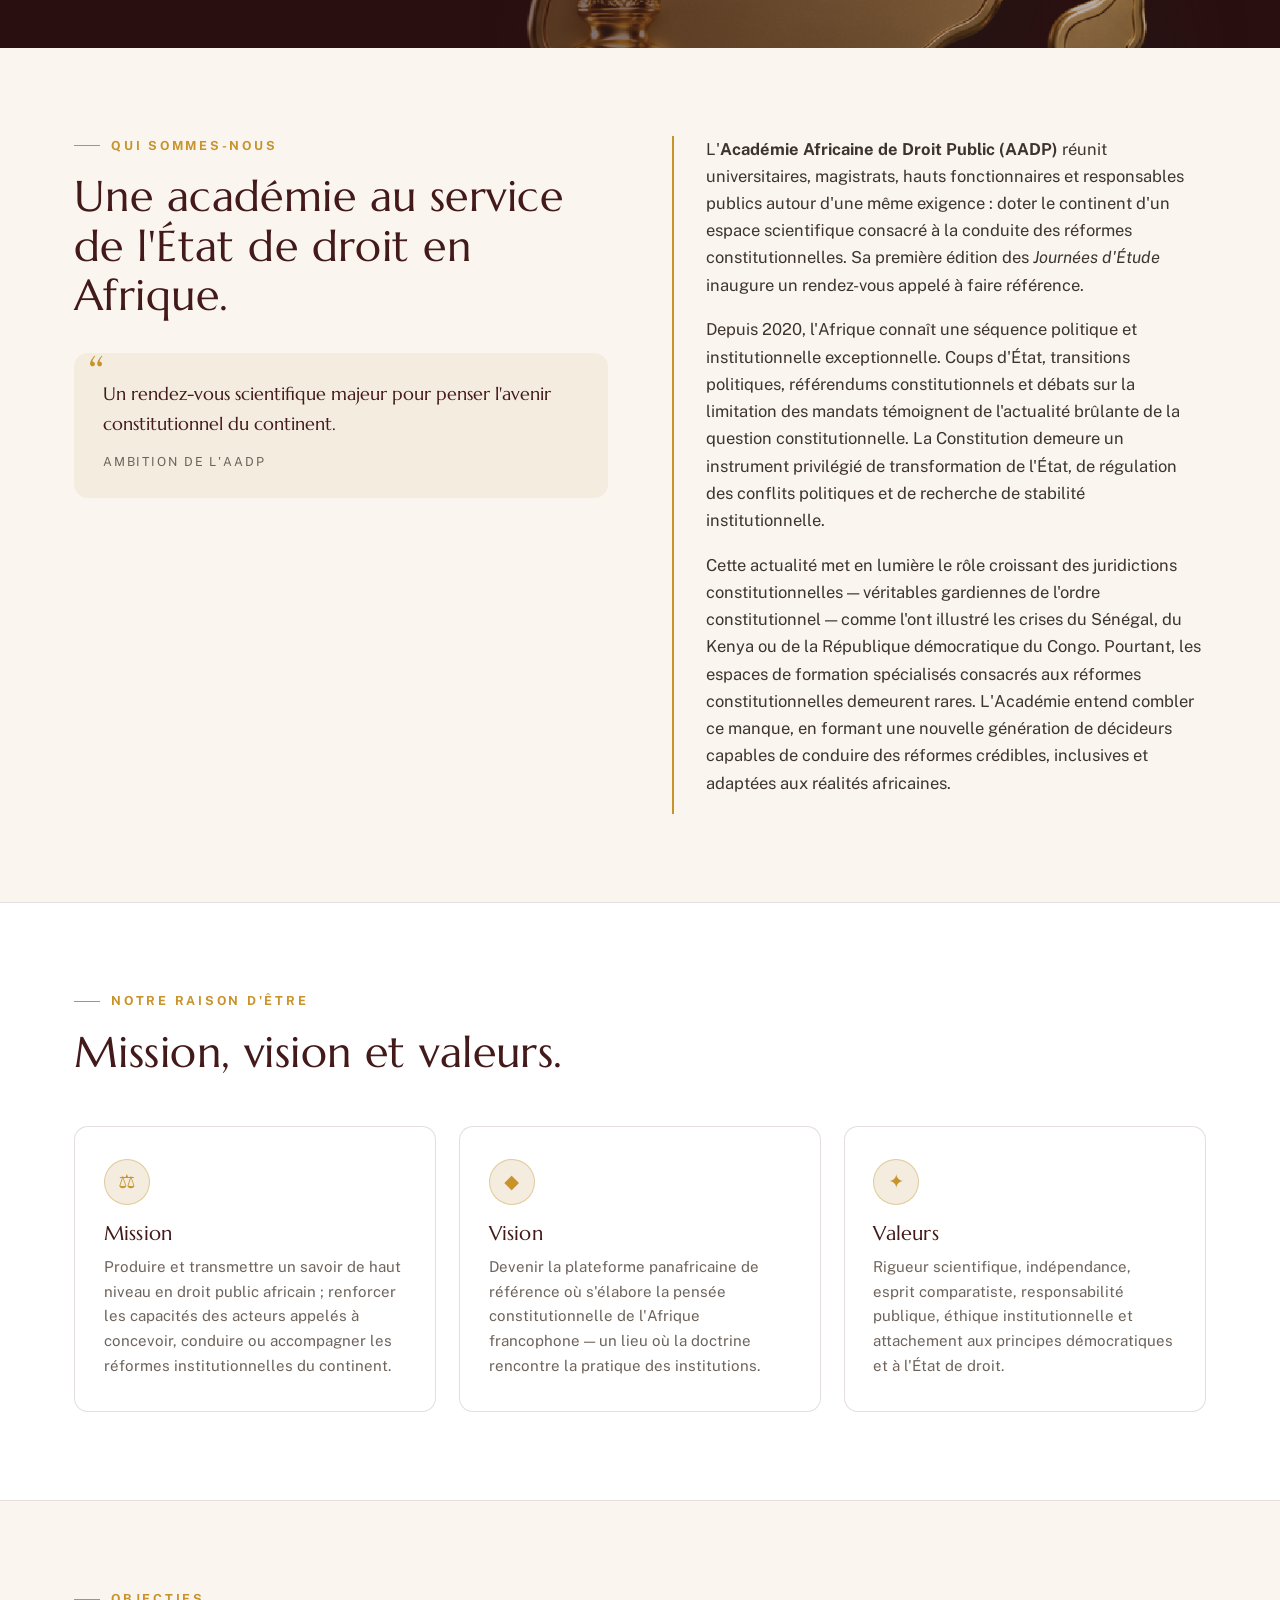
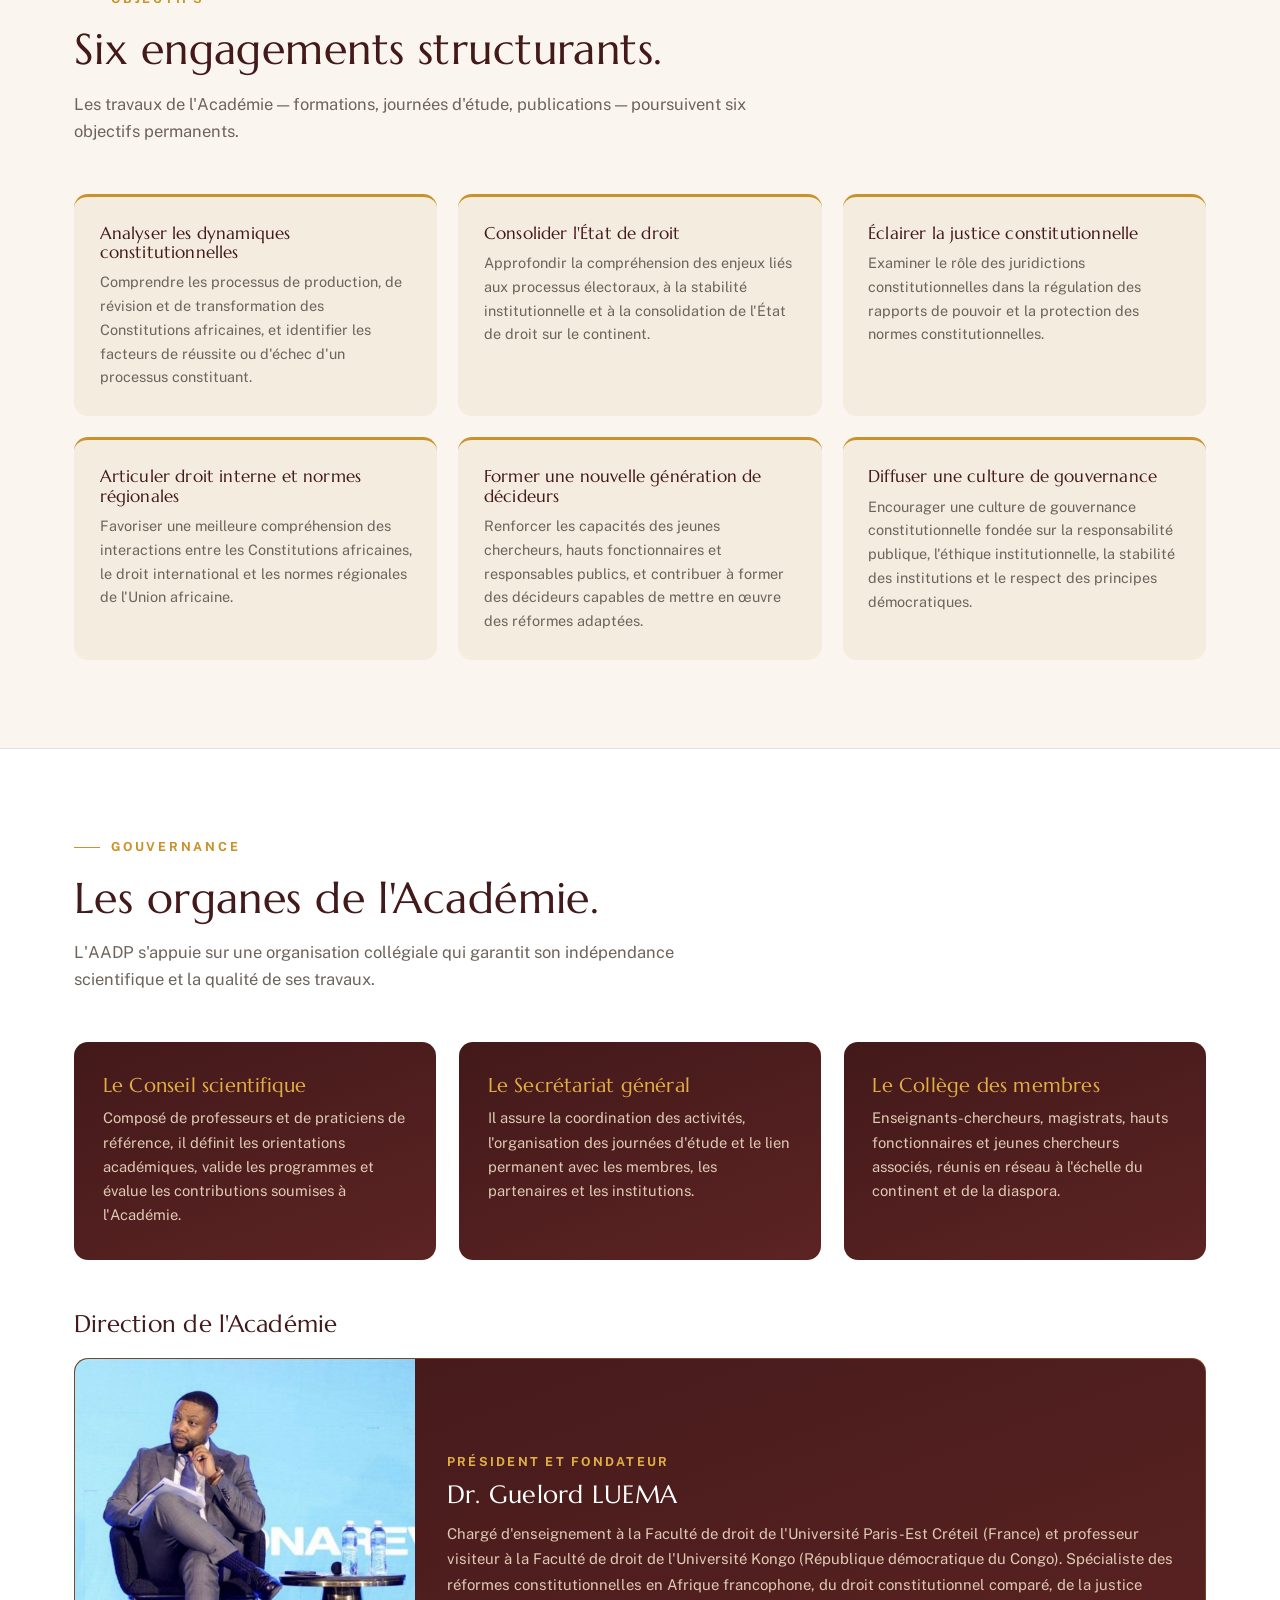
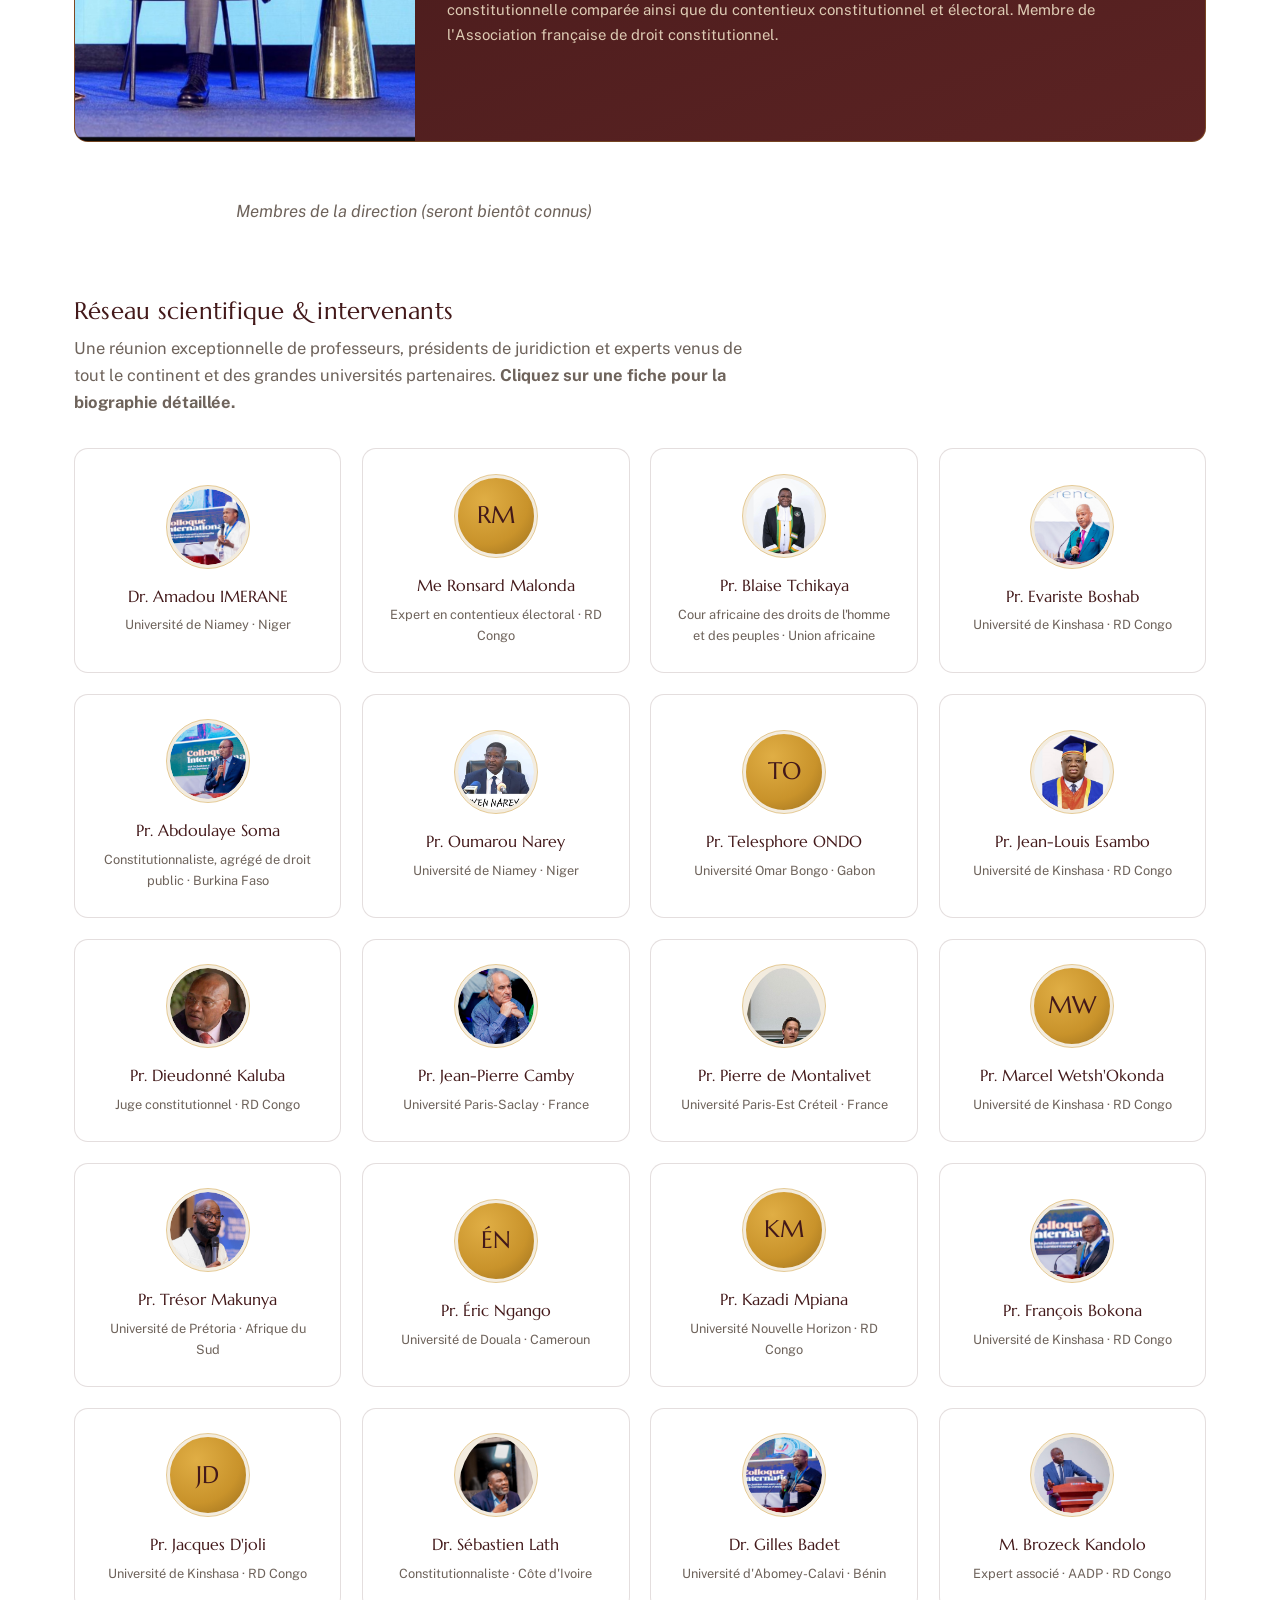
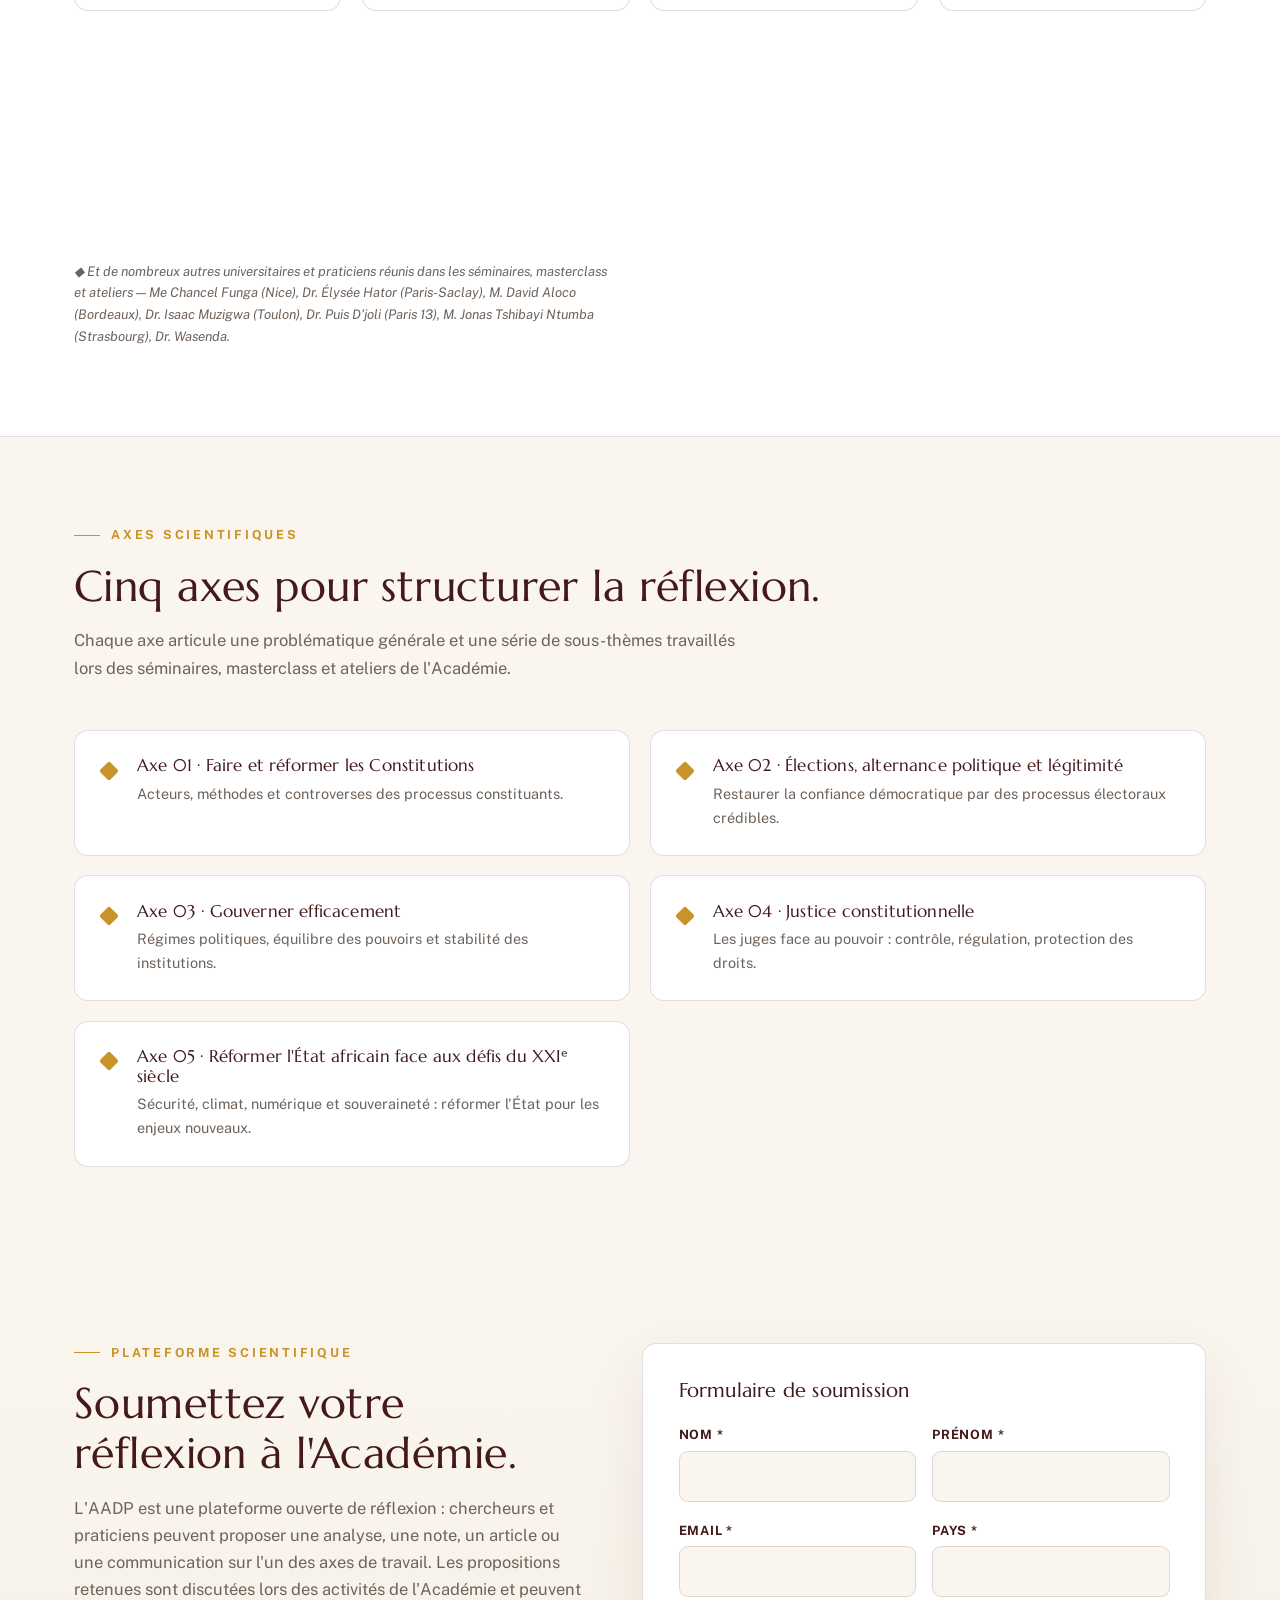
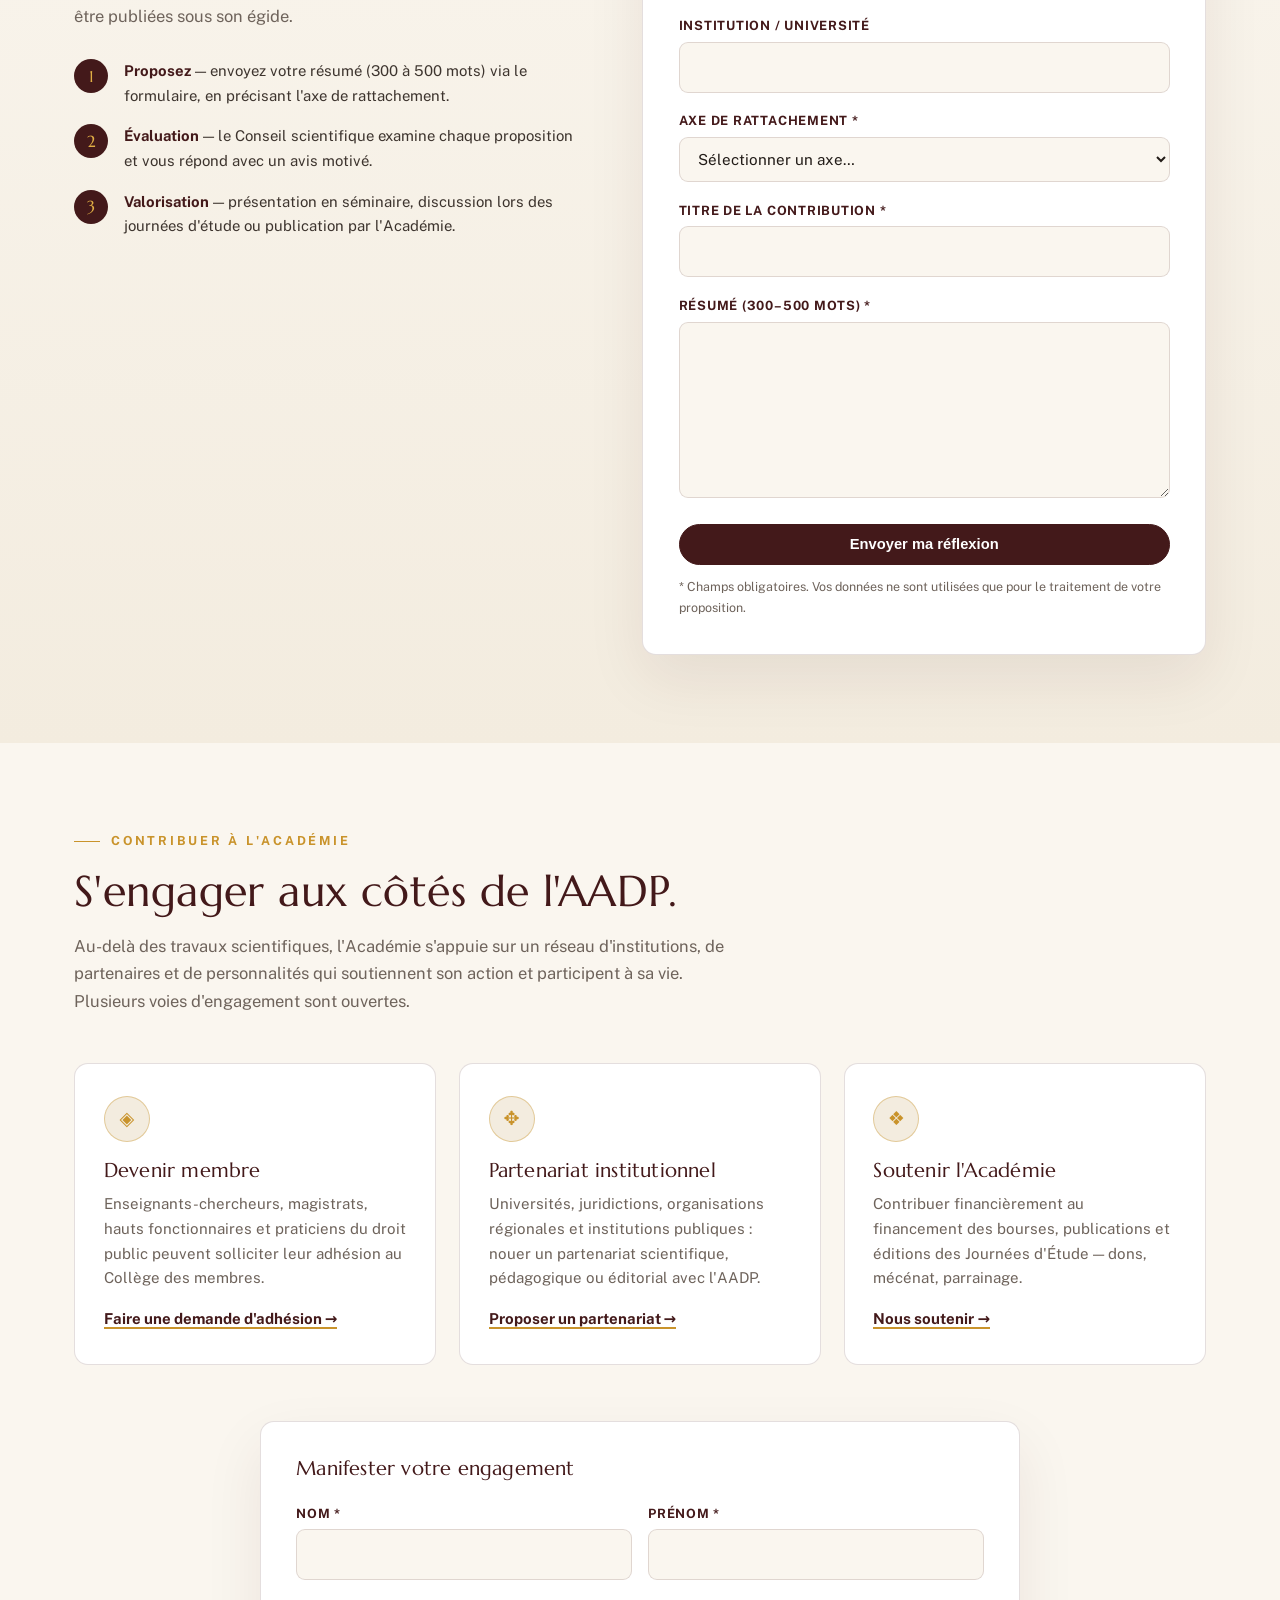
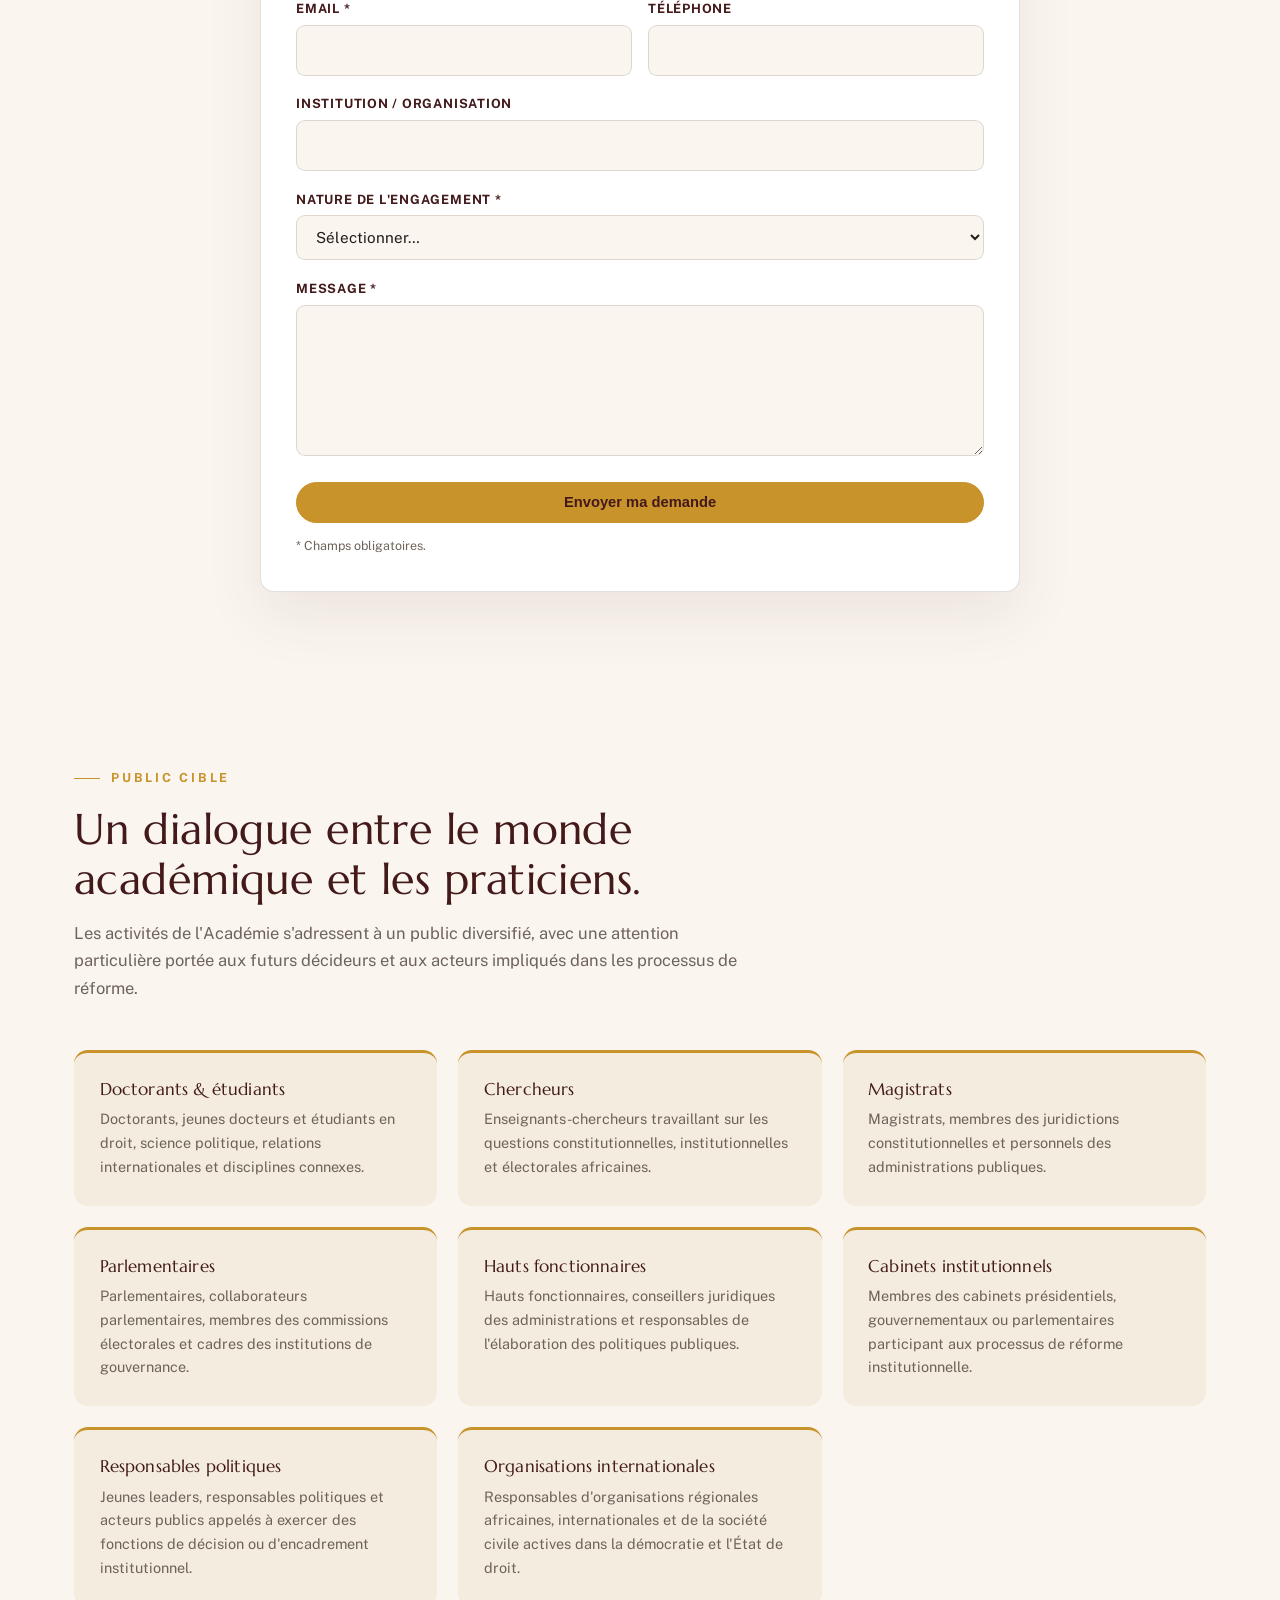
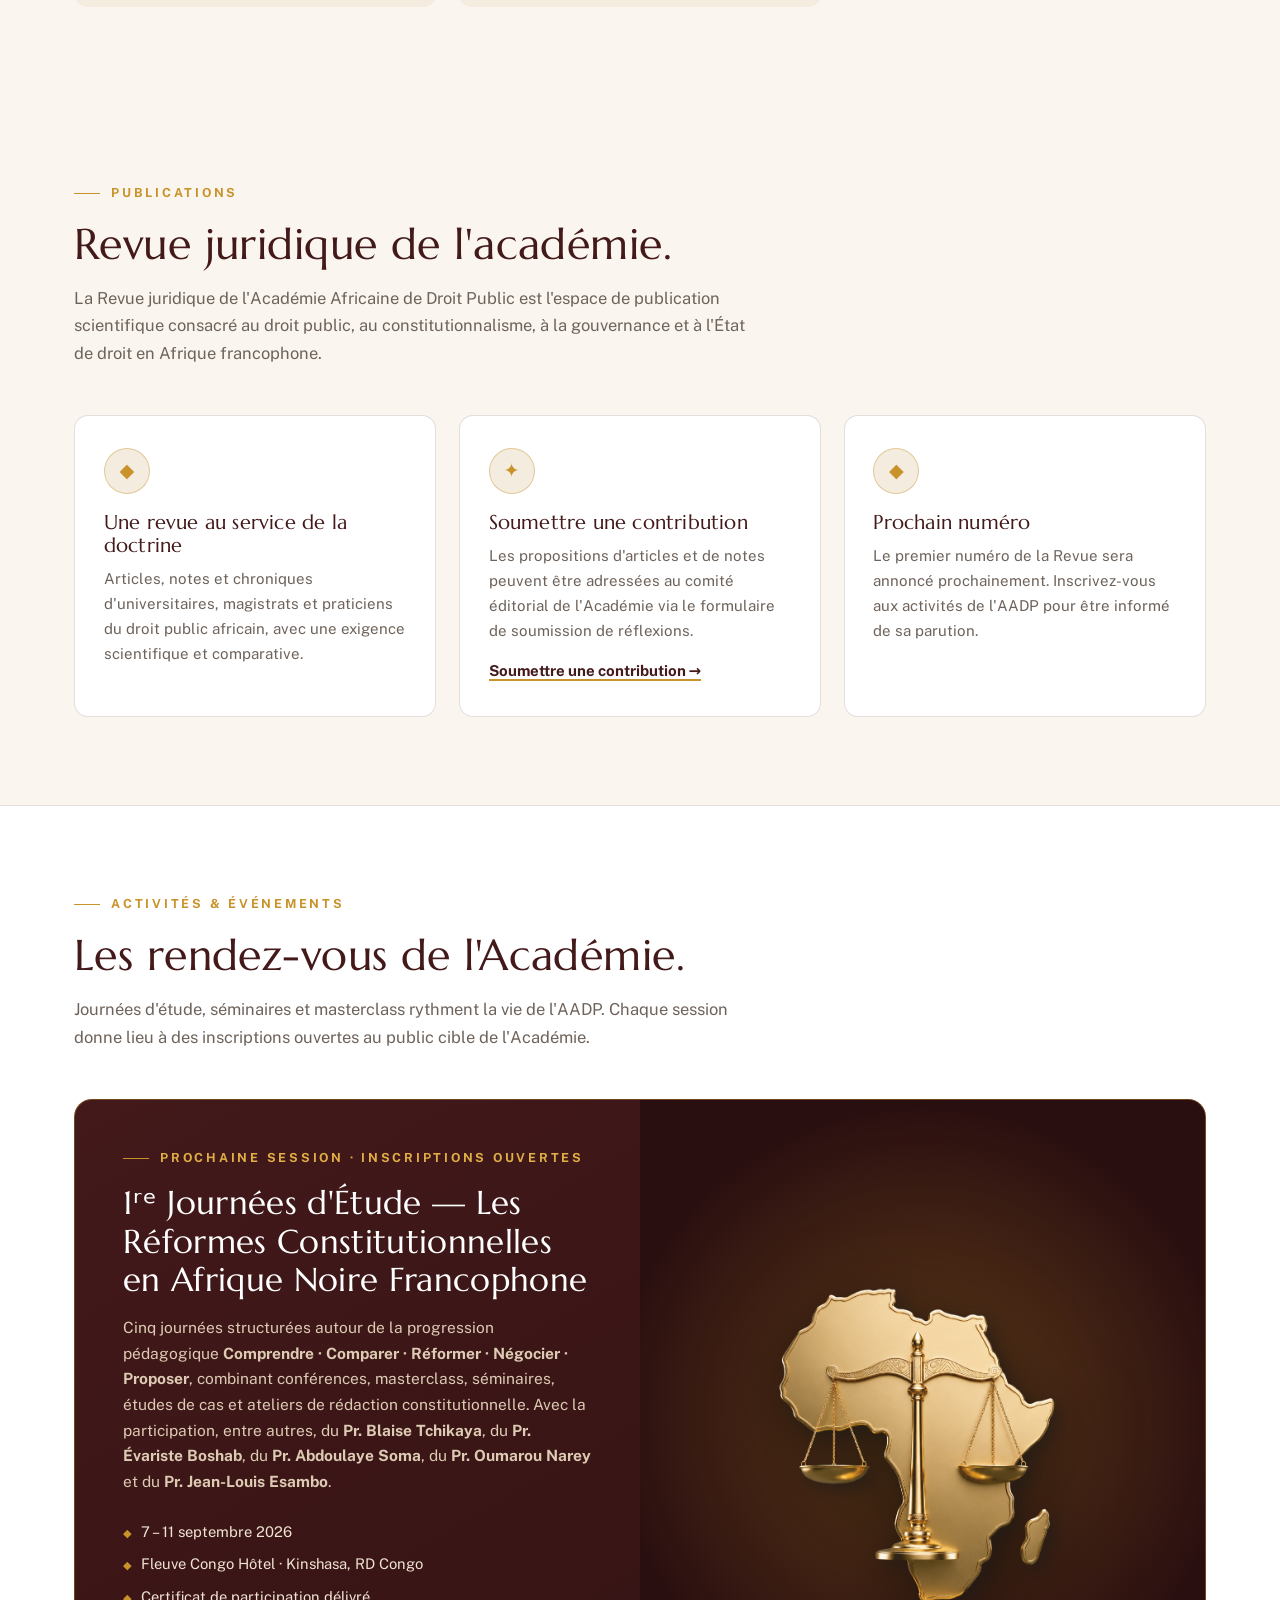
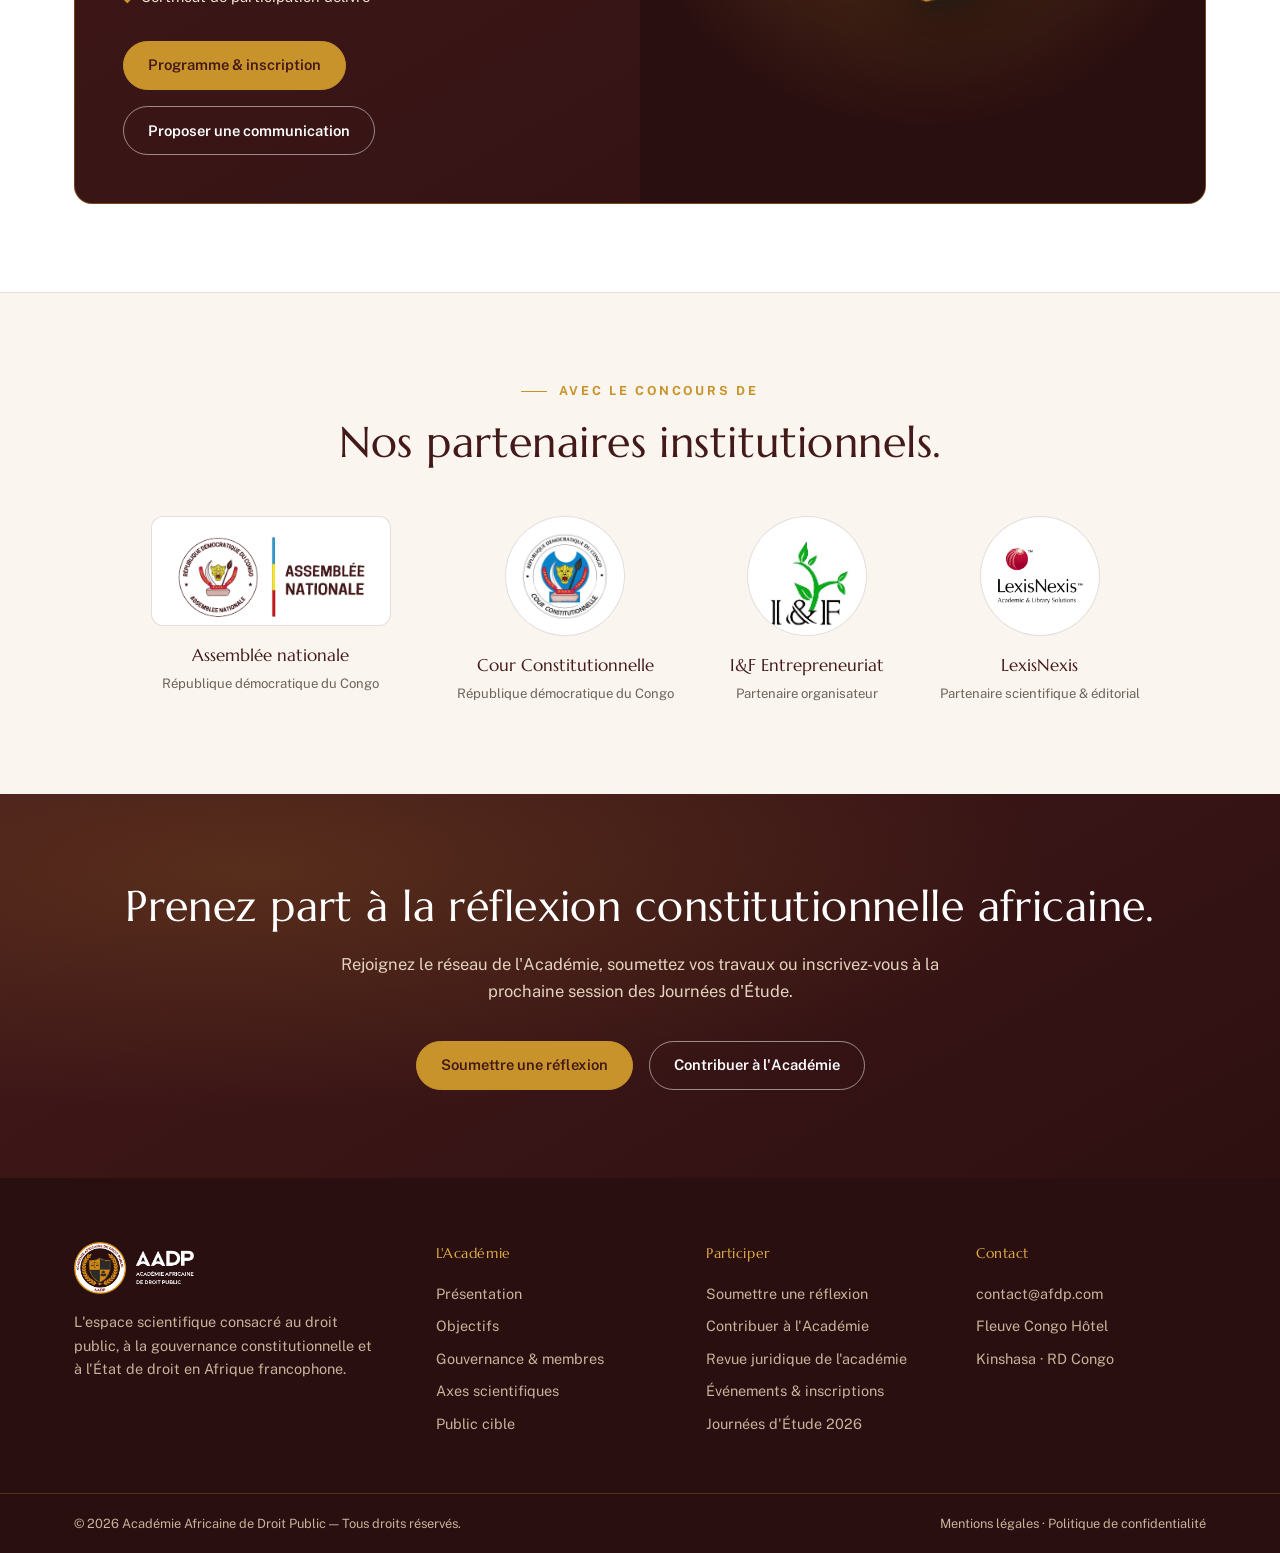
==== commit 5219f747: "Mettre à jour la direction, les photos intervenants et le programme jour 4. Restaure la mise en avan" ====
--- a/index.html
+++ b/index.html
@@ -667,7 +667,9 @@
           Membre de l'Association française de droit constitutionnel.</p>
         </div>
       </div>
-      <div class="exergue-grid" id="directionExergue"></div>
+      <p class="direction-soon reveal" style="color:var(--gris);font-size:1.05rem;padding:1.5rem 0 2rem;border-top:1px solid var(--line);border-bottom:1px solid var(--line);text-align:center;font-style:italic">
+        Membres de la direction (seront bientôt connus)
+      </p>
     </div>
 
     <div class="sec-head" style="margin-bottom:2rem">
@@ -680,7 +682,7 @@
     <p class="note">◆ Et de nombreux autres universitaires et praticiens réunis dans les
     séminaires, masterclass et ateliers — Me Chancel Funga (Nice), Dr. Élysée Hator (Paris-Saclay),
     M. David Aloco (Bordeaux), Dr. Isaac Muzigwa (Toulon),
-    Dr. Puis D'joli (Paris 13), M. Jonas Tshibayi Ntumba (Strasbourg), Pr. Ngondankoy, Dr. Wasenda.</p>
+    Dr. Puis D'joli (Paris 13), M. Jonas Tshibayi Ntumba (Strasbourg), Dr. Wasenda.</p>
   </div>
 </section>
 
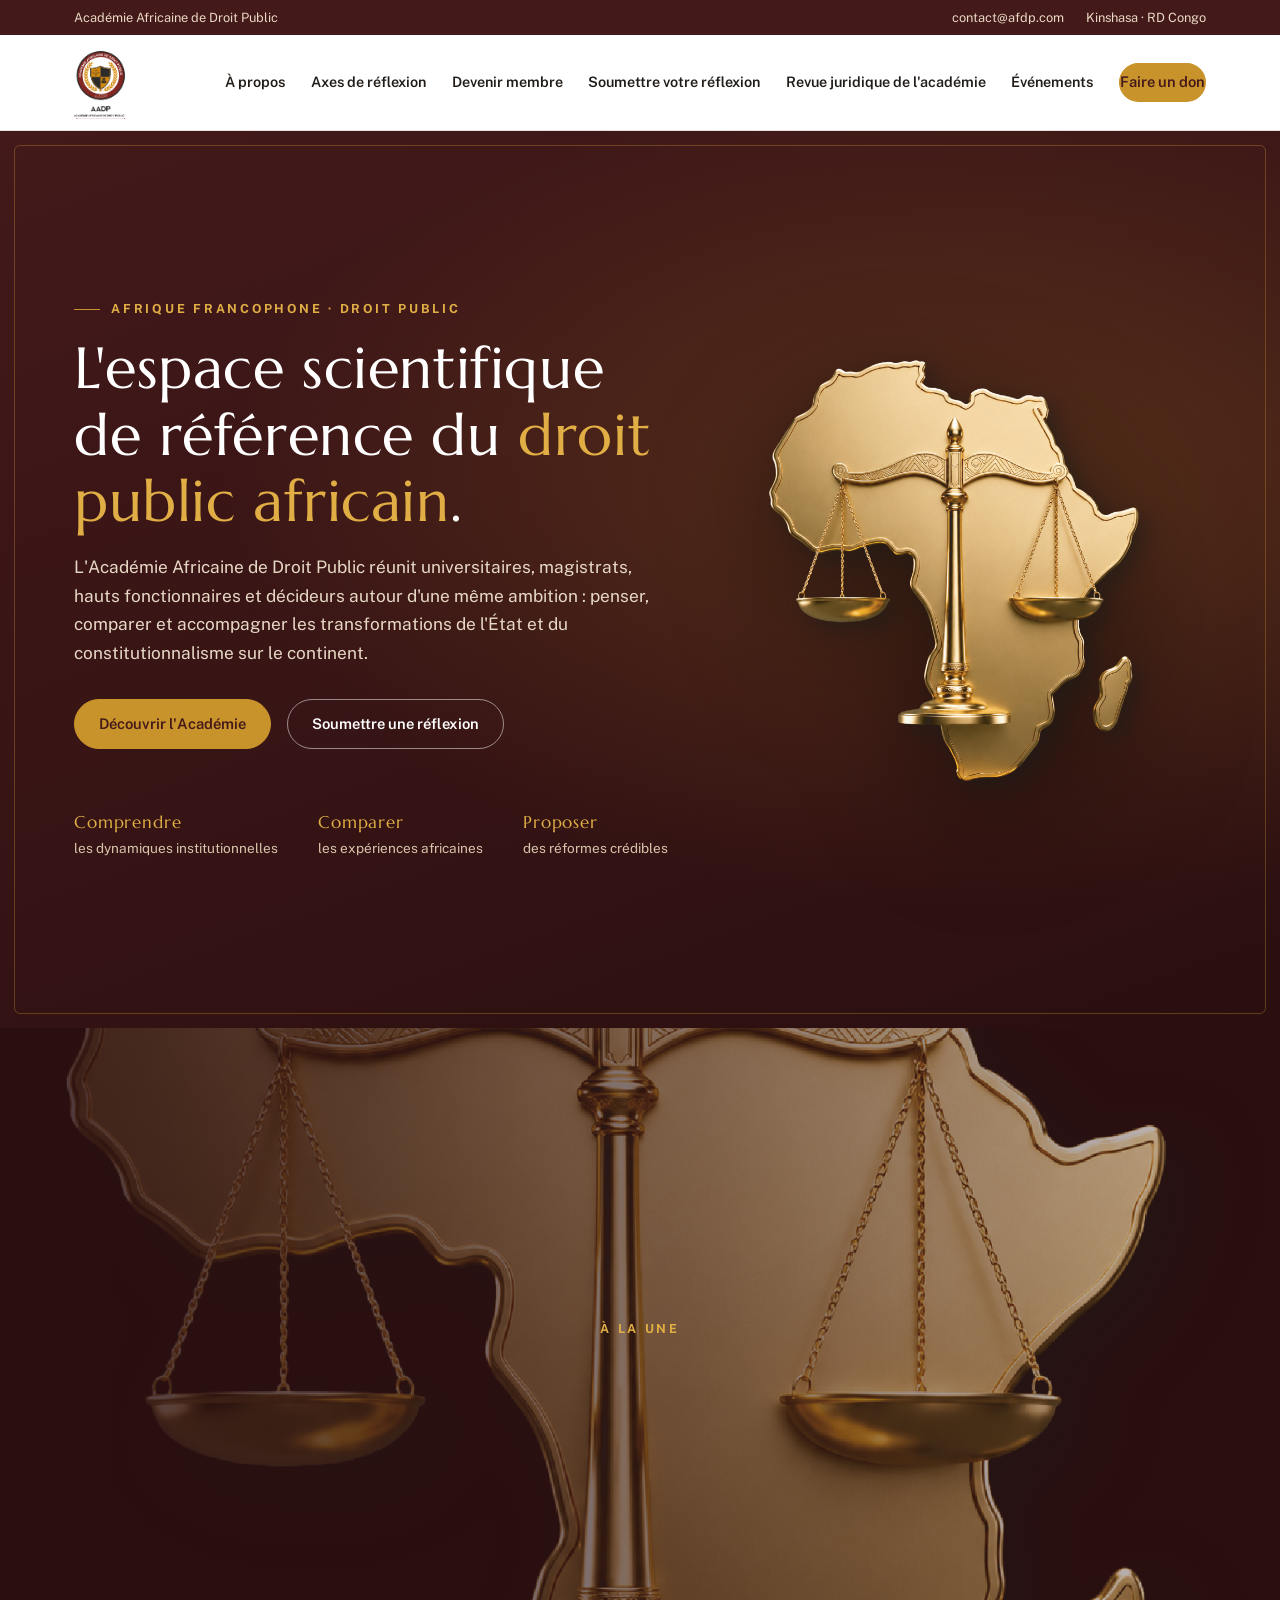
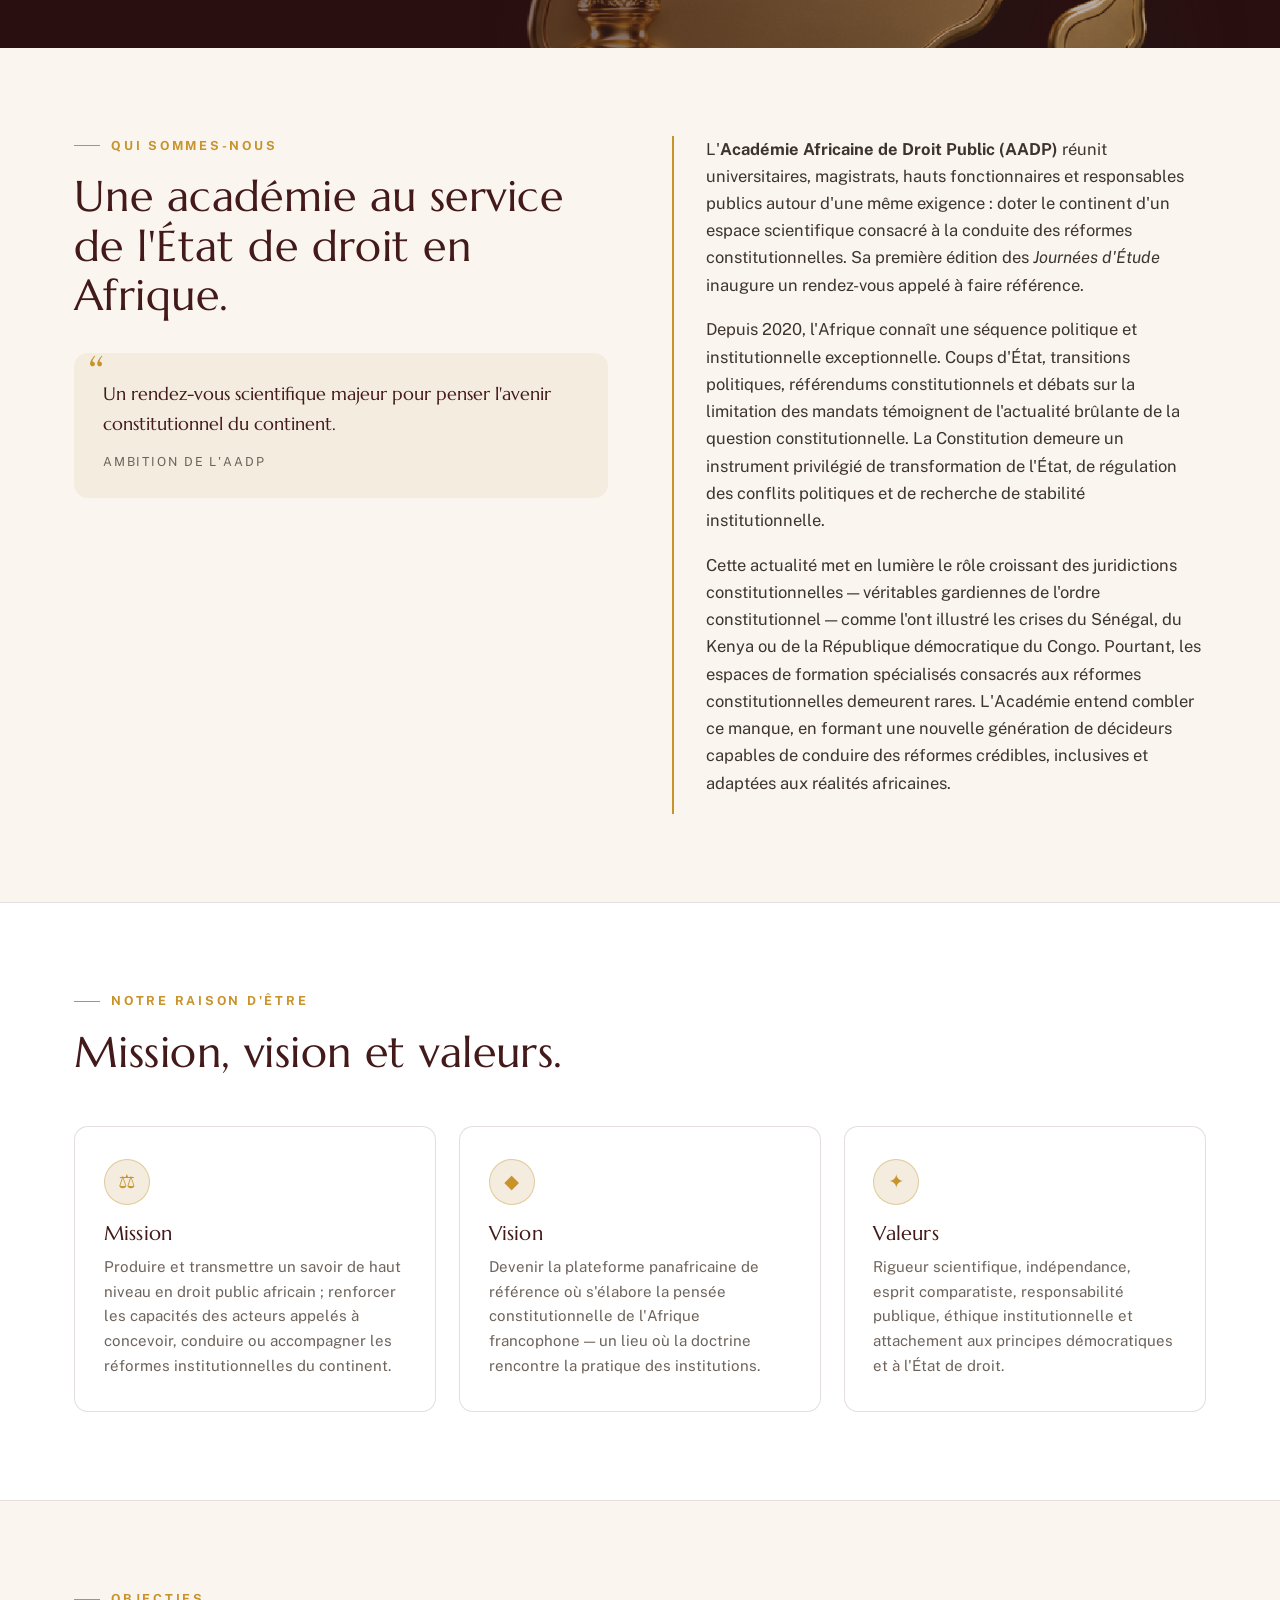
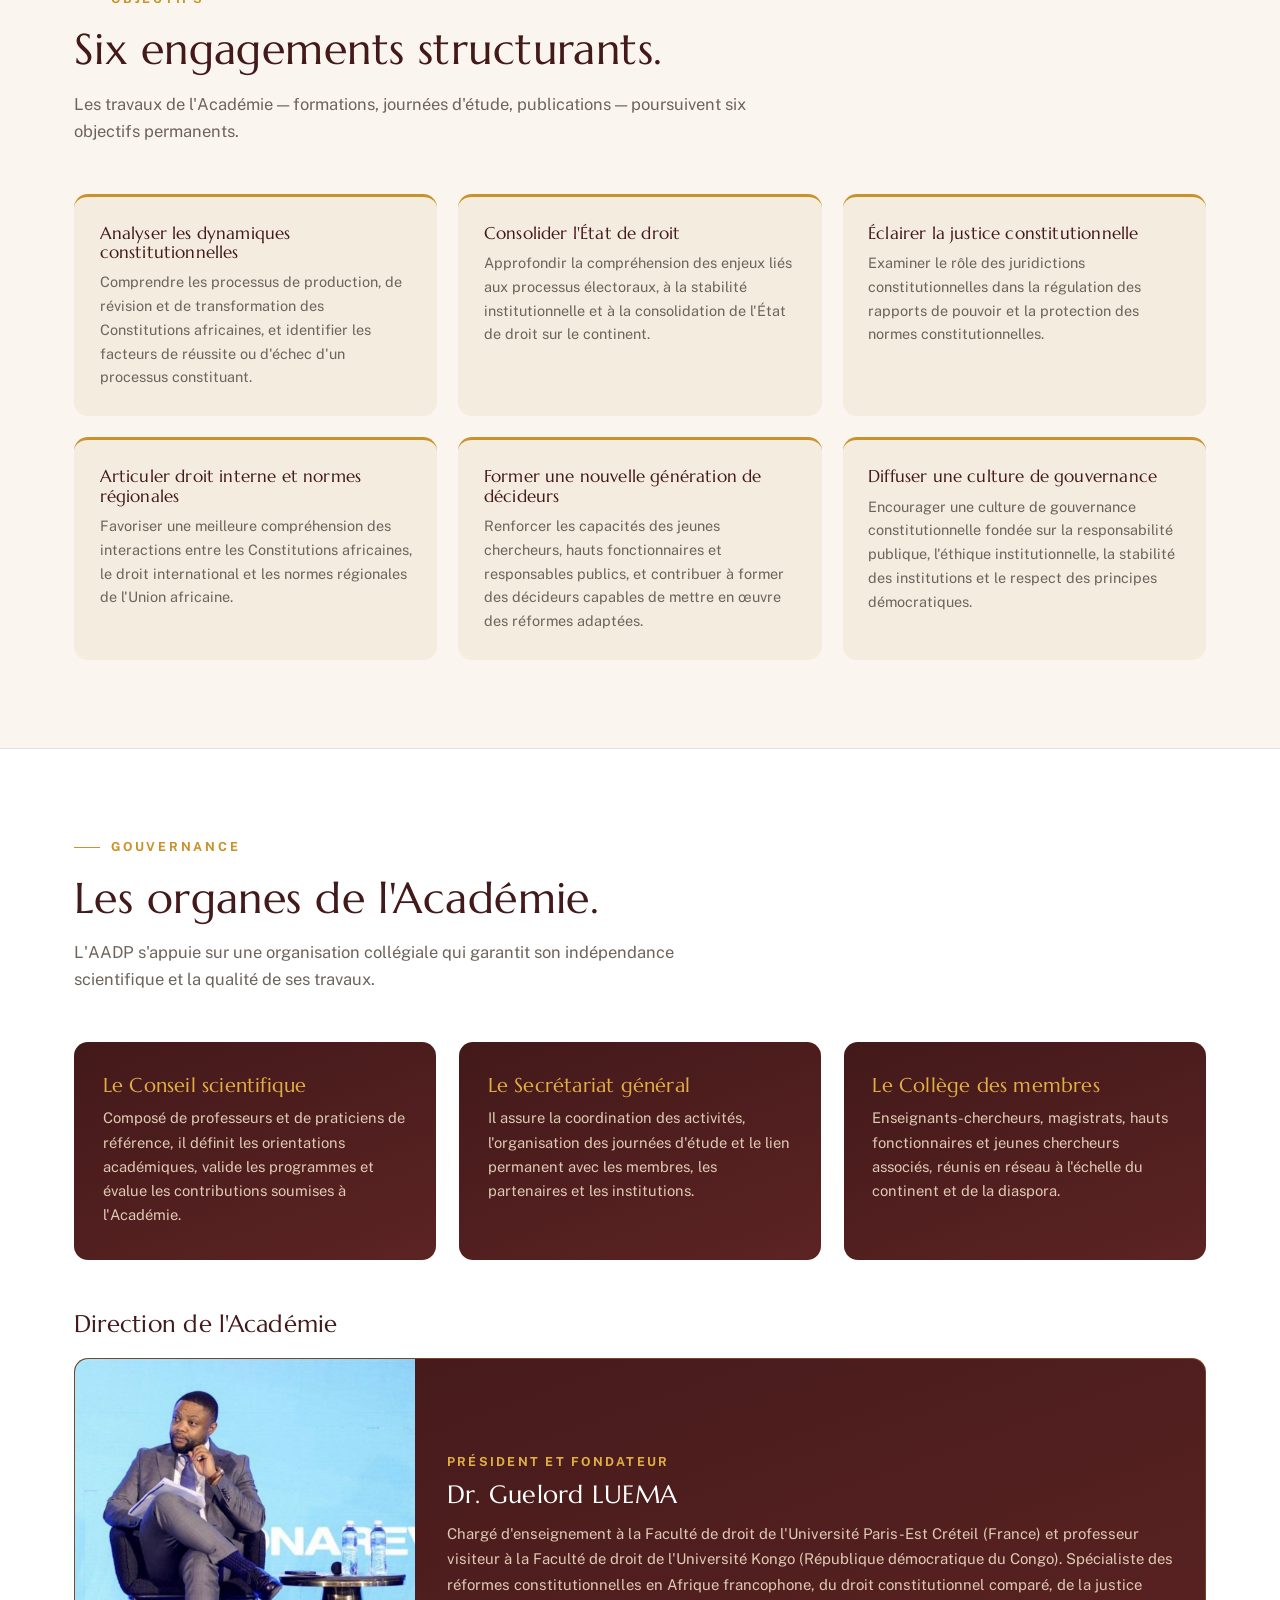
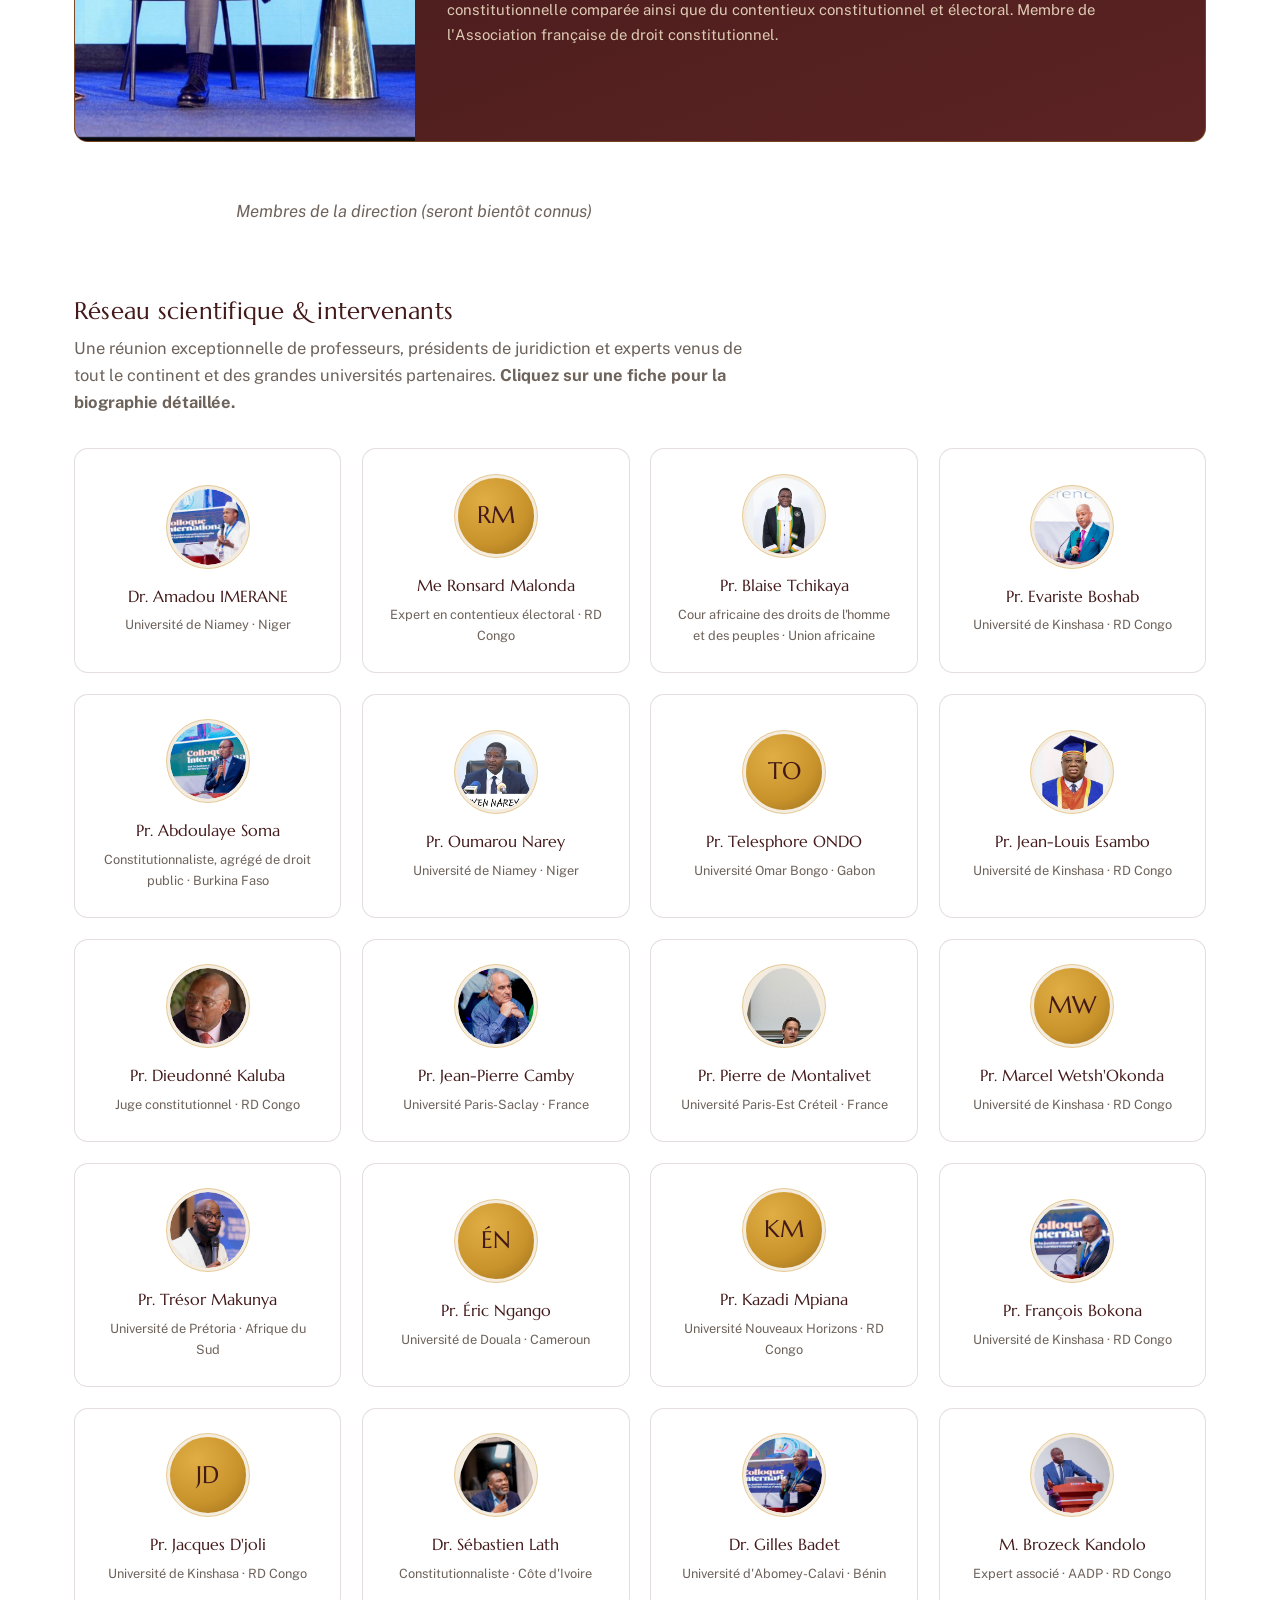
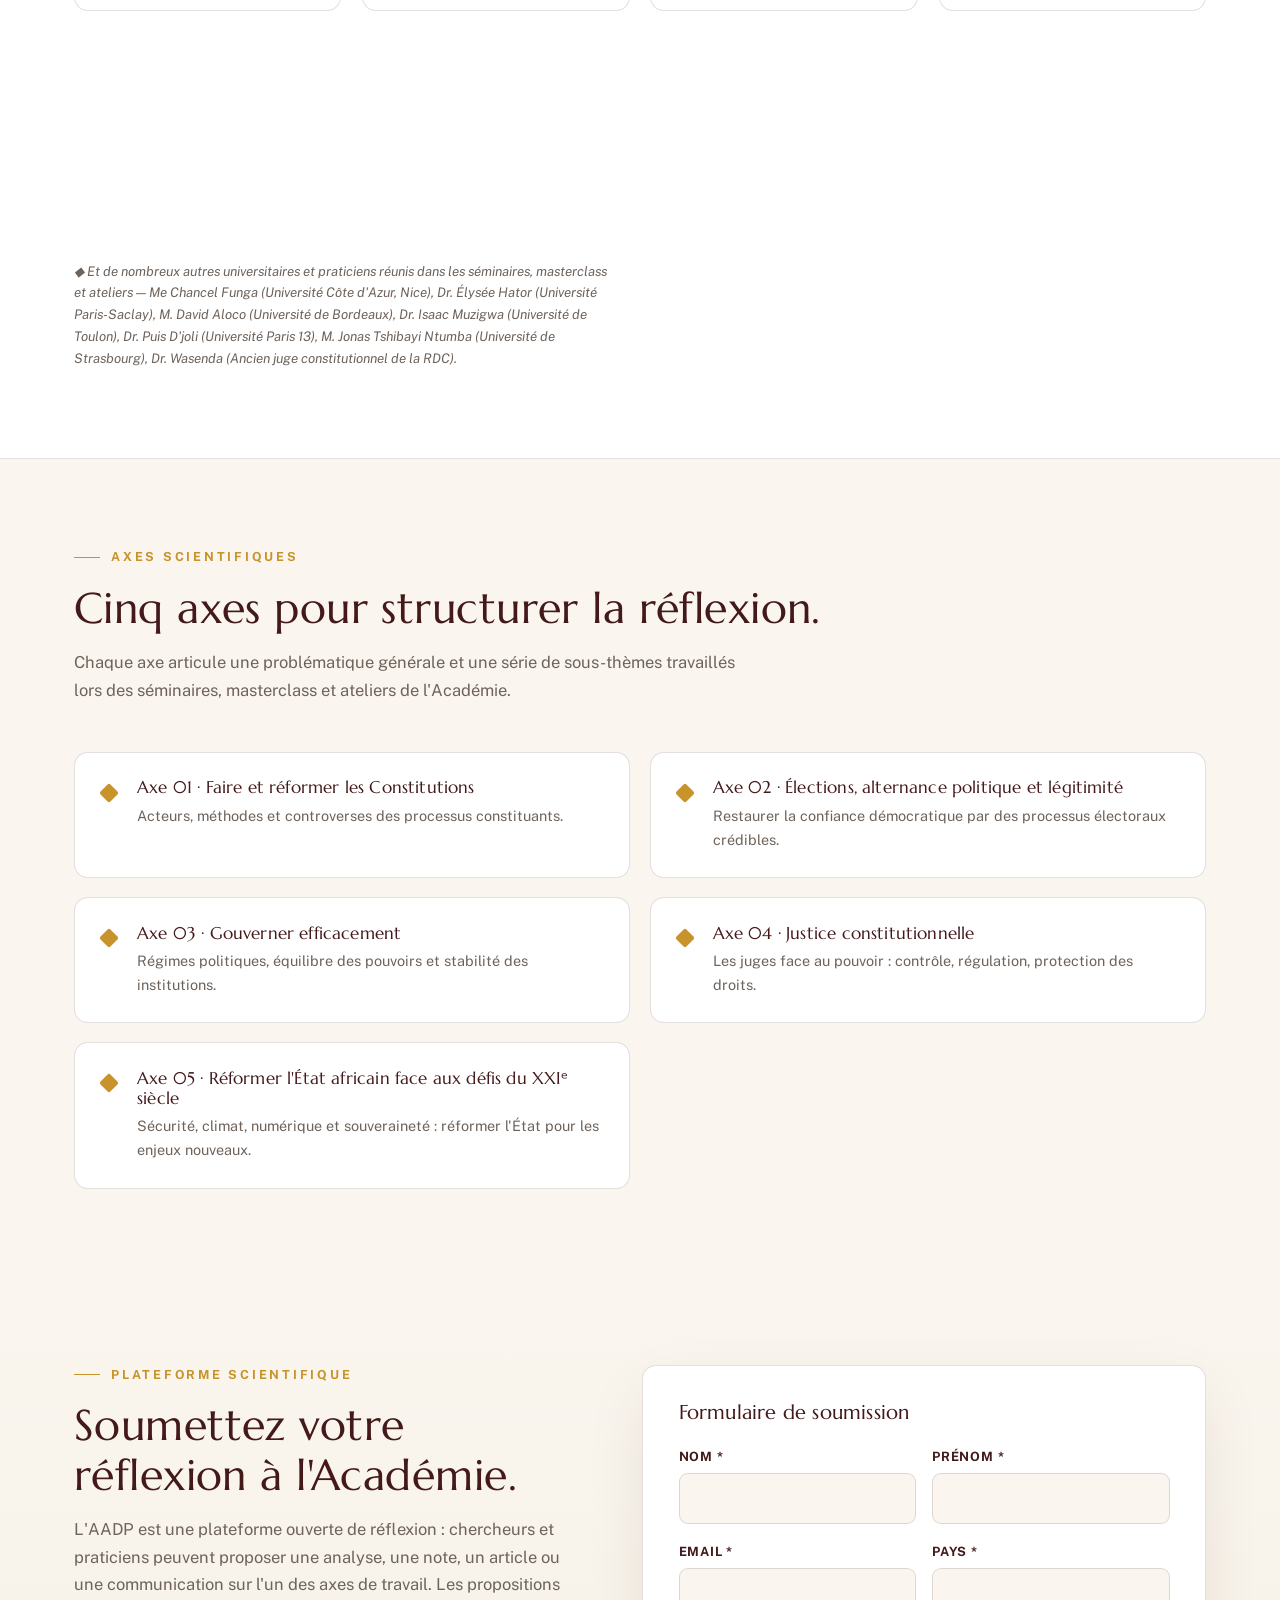
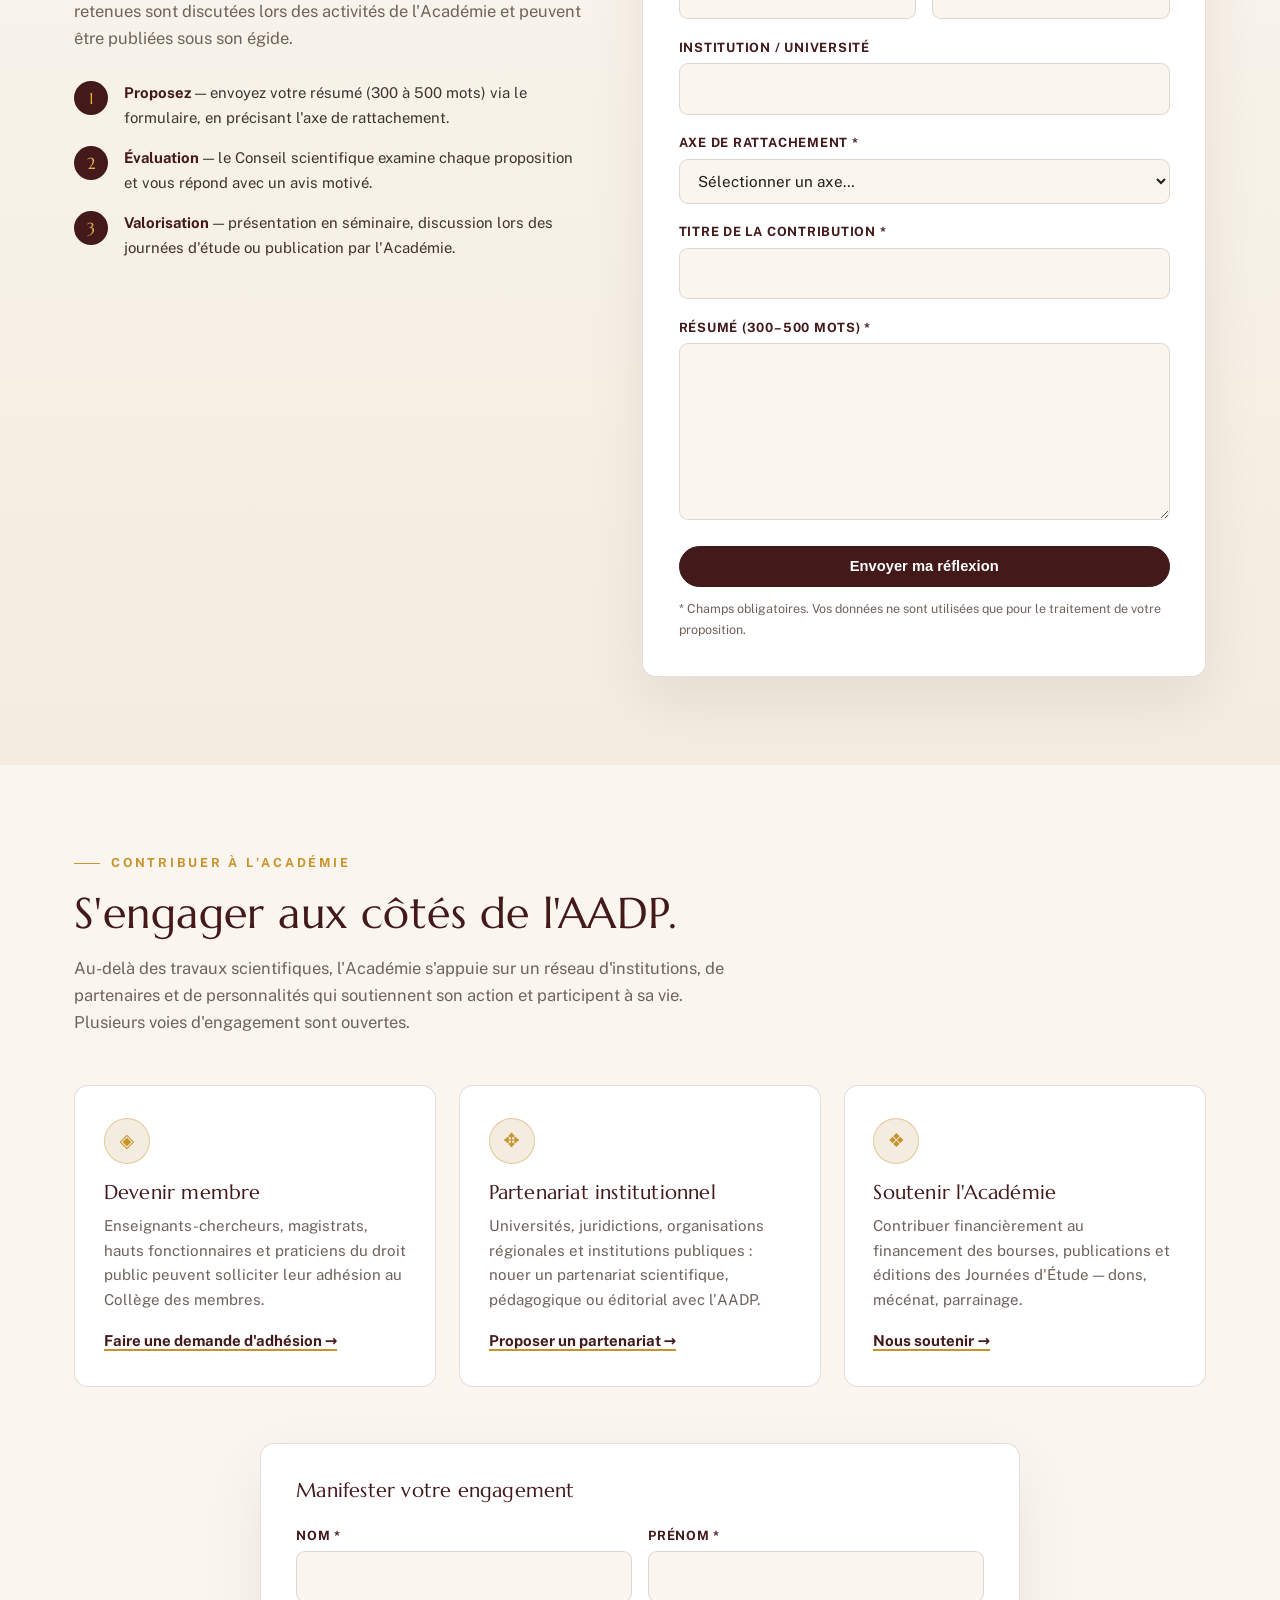
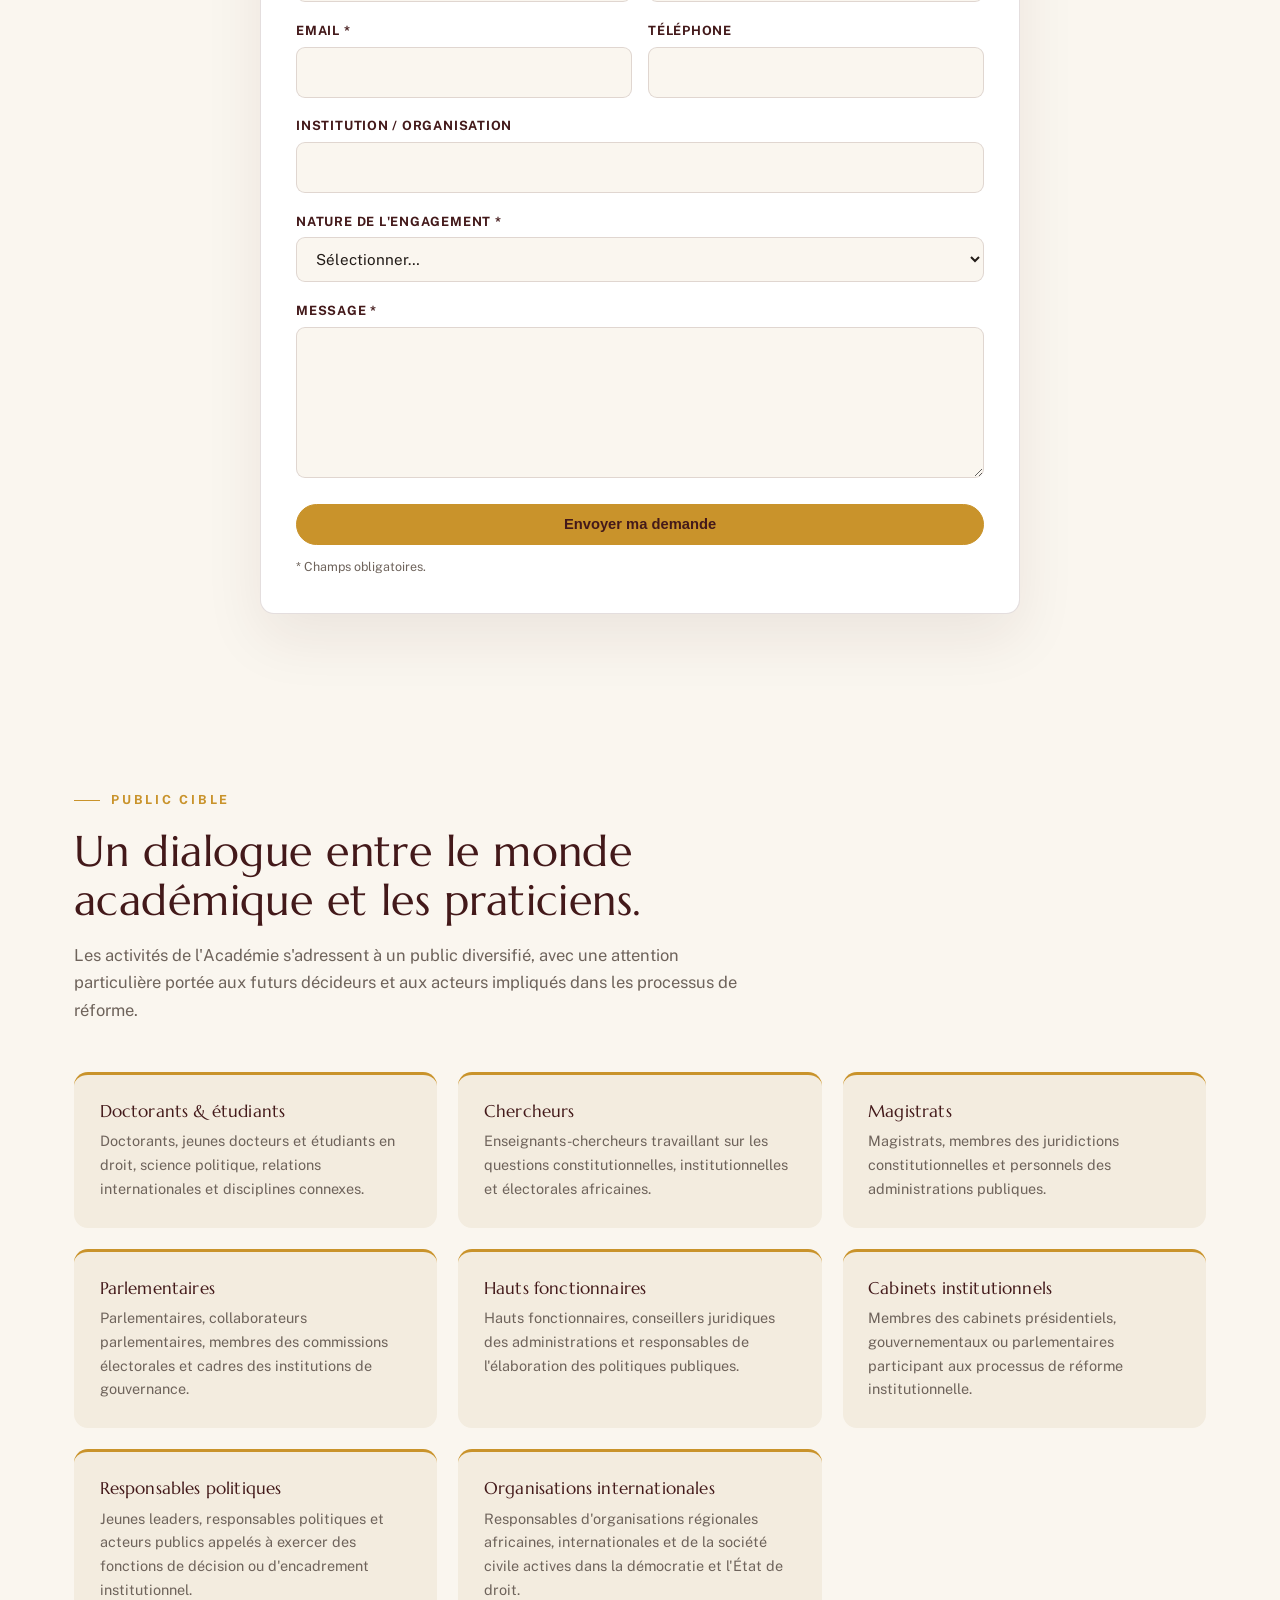
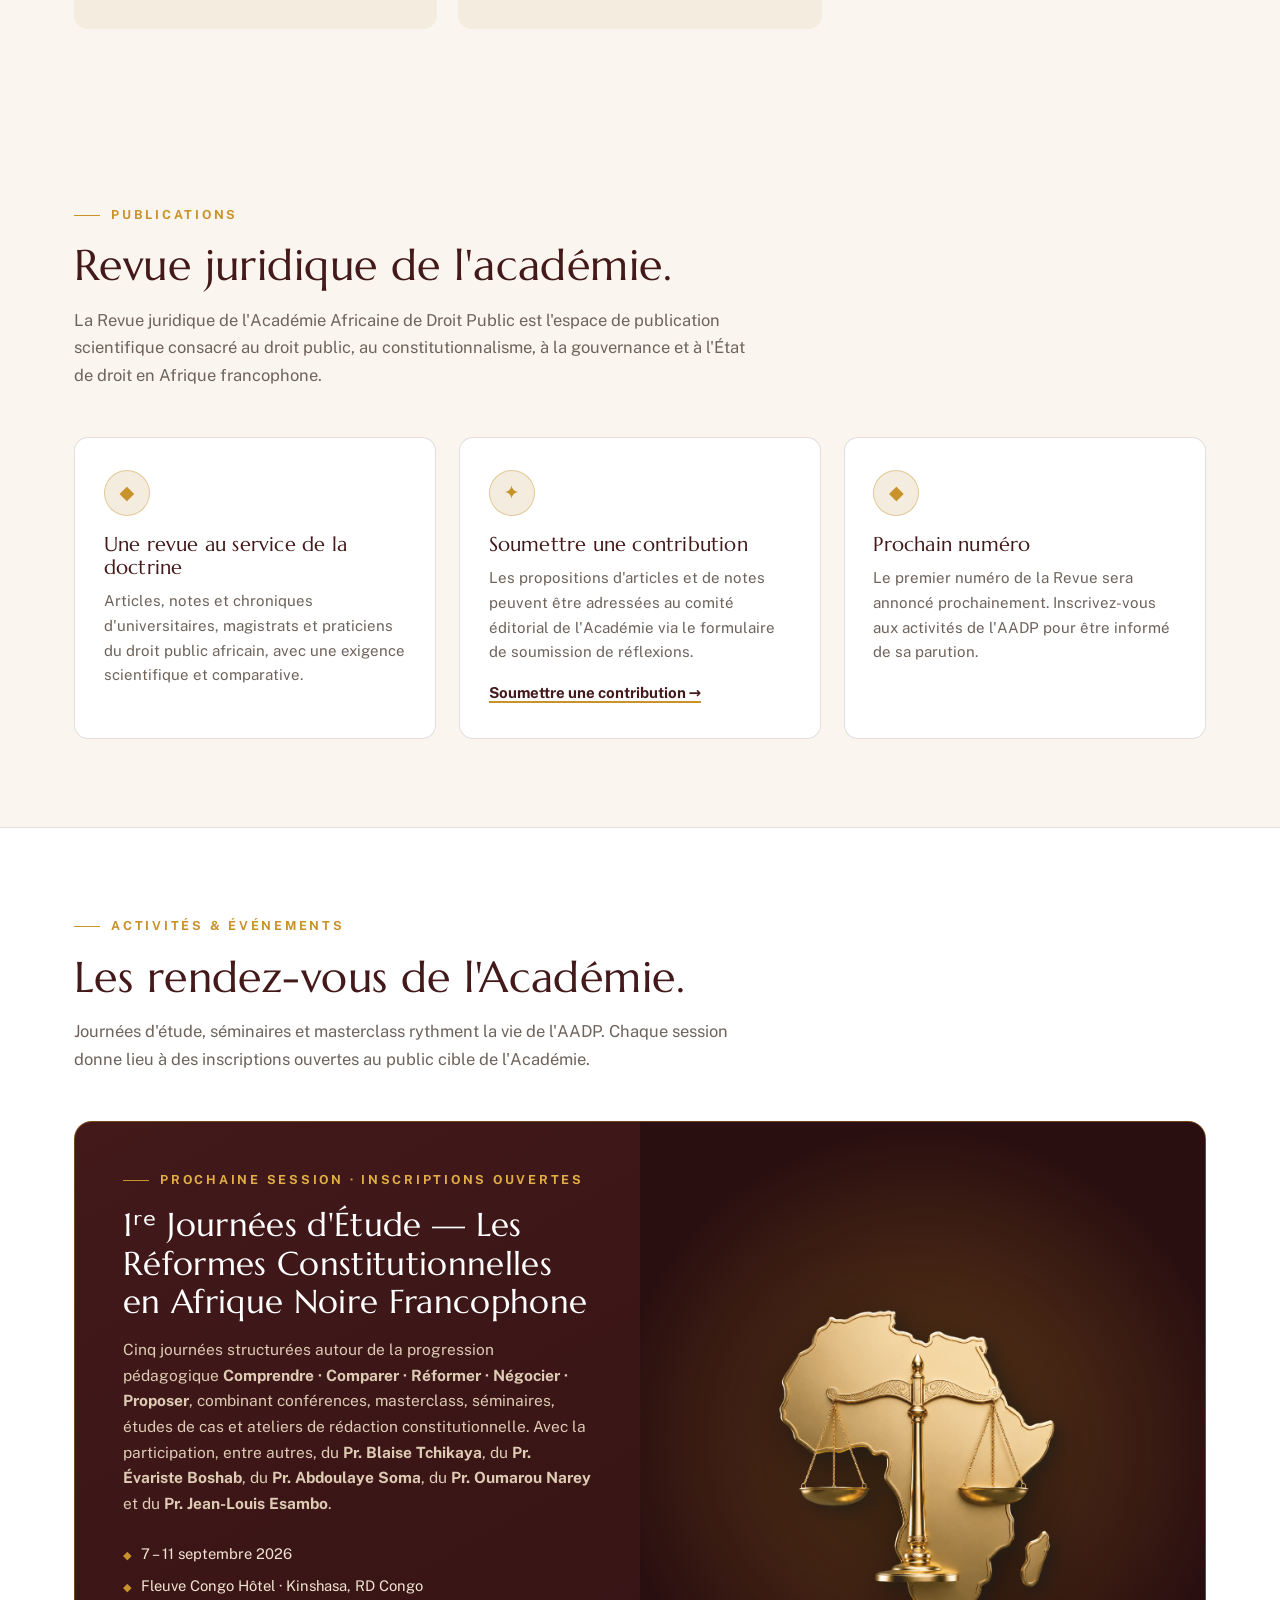
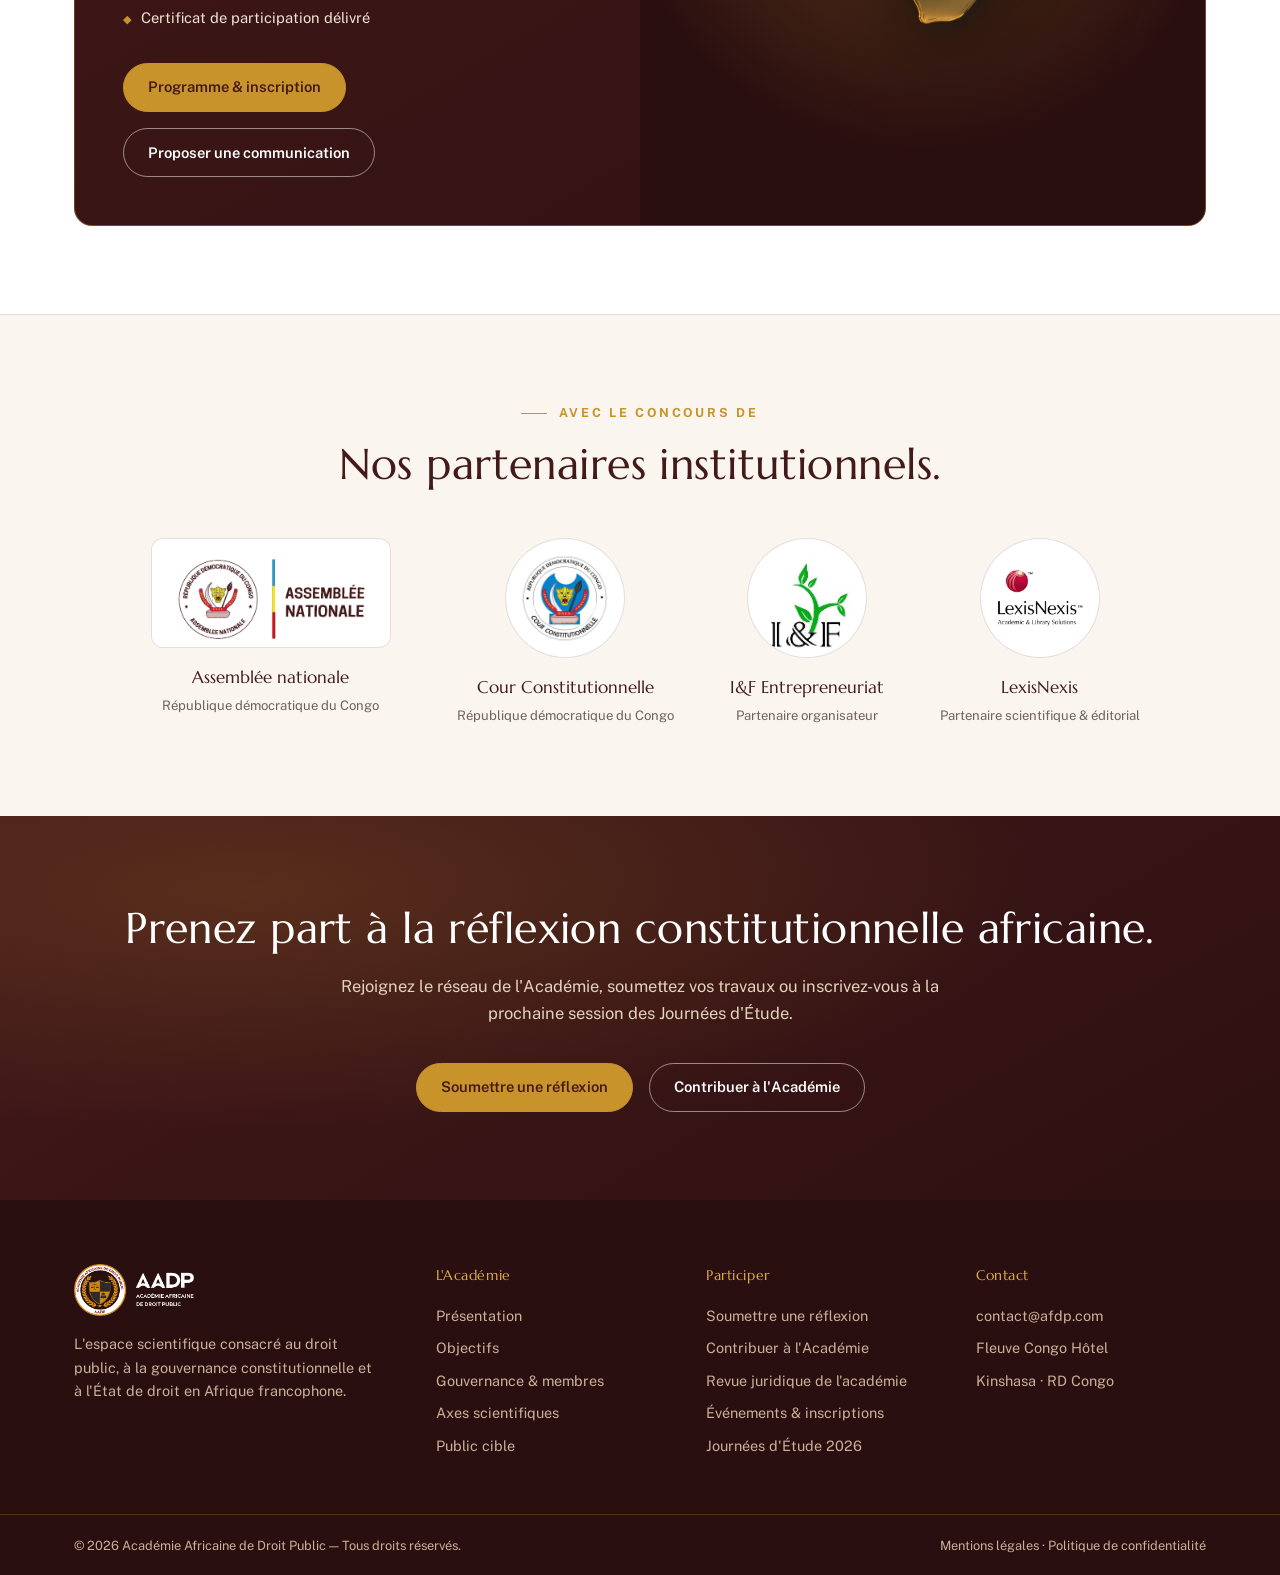
==== commit e792f1cd: "Corriger les affiliations universitaires des intervenants. Remplace Nouvelle Horizon par Nouveaux Ho" ====
--- a/index.html
+++ b/index.html
@@ -680,9 +680,9 @@
     </div>
     <div class="membres" id="intervenantsGrid"></div>
     <p class="note">◆ Et de nombreux autres universitaires et praticiens réunis dans les
-    séminaires, masterclass et ateliers — Me Chancel Funga (Nice), Dr. Élysée Hator (Paris-Saclay),
-    M. David Aloco (Bordeaux), Dr. Isaac Muzigwa (Toulon),
-    Dr. Puis D'joli (Paris 13), M. Jonas Tshibayi Ntumba (Strasbourg), Dr. Wasenda.</p>
+    séminaires, masterclass et ateliers — Me Chancel Funga (Université Côte d'Azur, Nice), Dr. Élysée Hator (Université Paris-Saclay),
+    M. David Aloco (Université de Bordeaux), Dr. Isaac Muzigwa (Université de Toulon),
+    Dr. Puis D'joli (Université Paris 13), M. Jonas Tshibayi Ntumba (Université de Strasbourg), Dr. Wasenda (Ancien juge constitutionnel de la RDC).</p>
   </div>
 </section>
 
@@ -1139,9 +1139,11 @@
   </div>
 </div>
 
-<script src="assets/js/speakers-data.js"></script>
-<script src="assets/js/speakers-ui.js"></script>
+<script src="assets/js/paths.js?v=20260724b"></script>
+<script src="assets/js/speakers-data.js?v=20260724b"></script>
+<script src="assets/js/speakers-ui.js?v=20260724b"></script>
 <script>
+if (window.aadpFixStaticAssets) window.aadpFixStaticAssets();
 // Menu mobile
 const burger=document.getElementById('burger'),nav=document.getElementById('nav');
 burger.addEventListener('click',()=>{
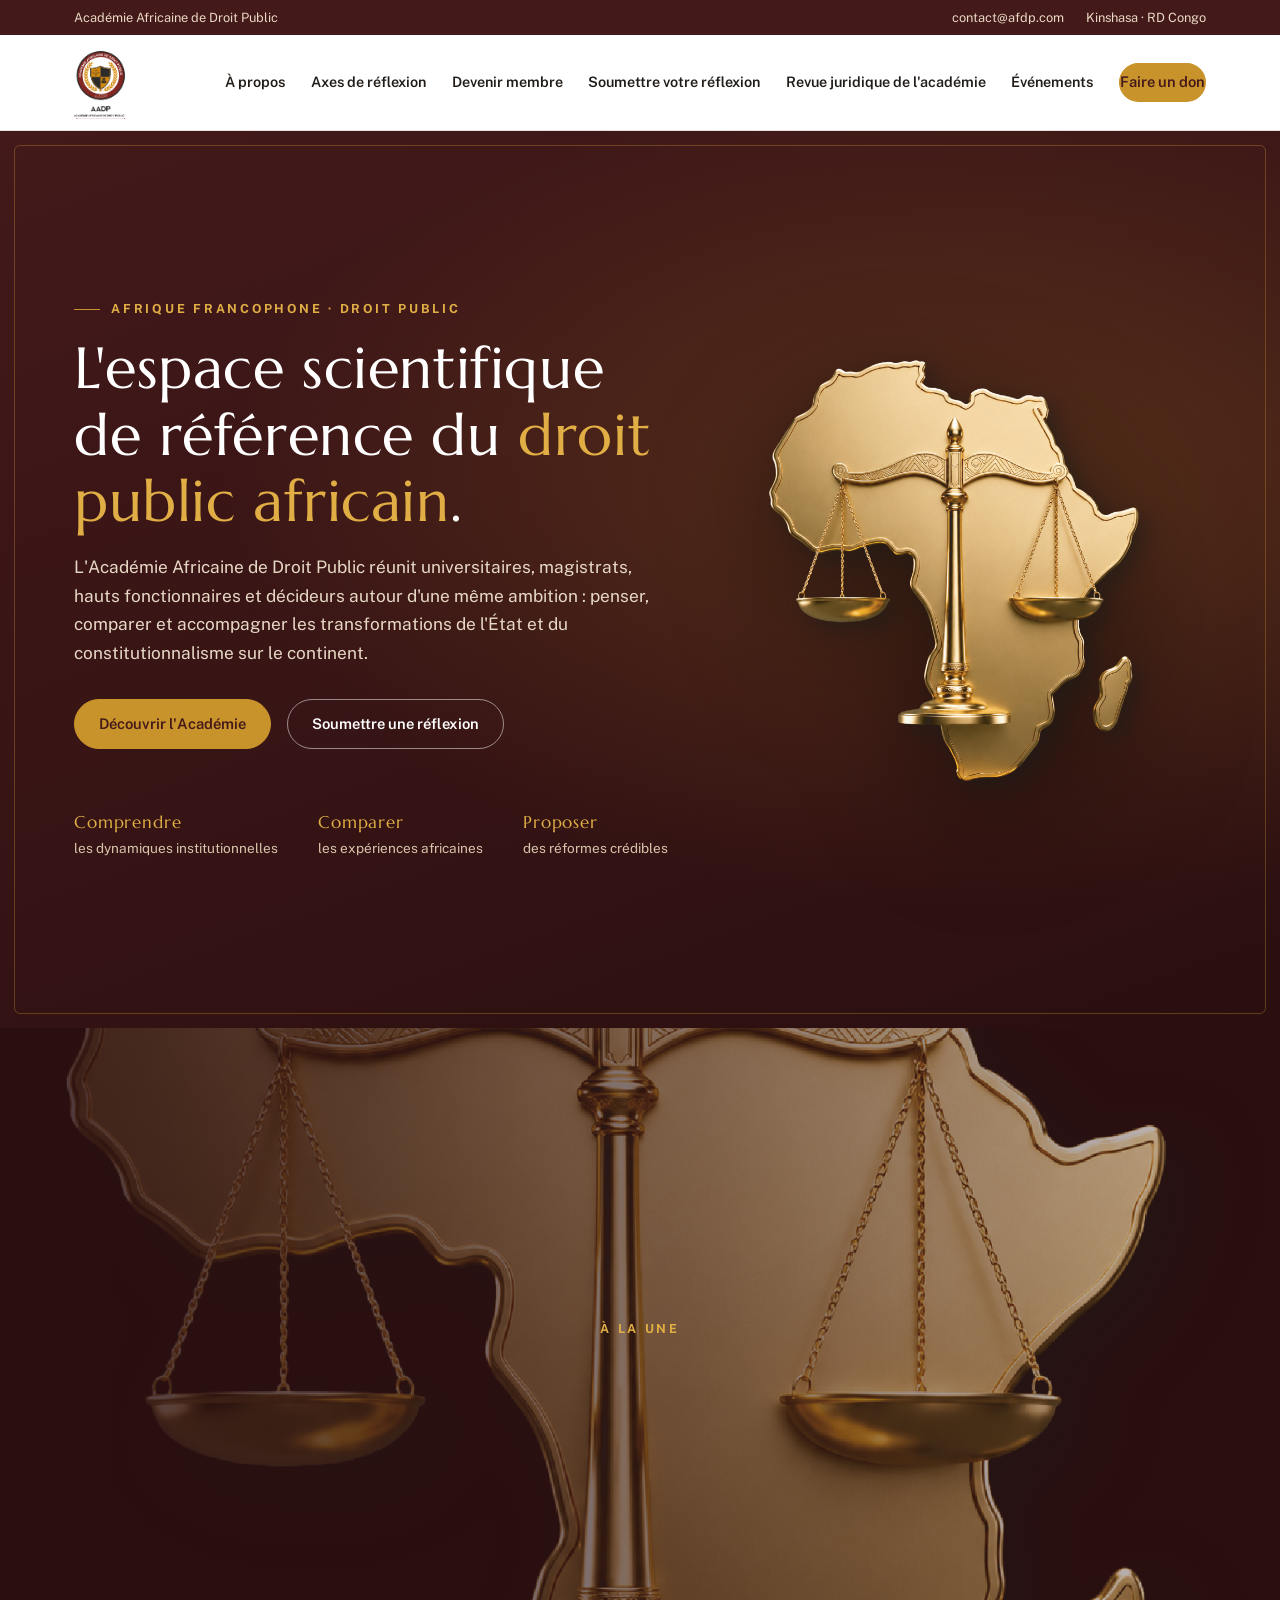
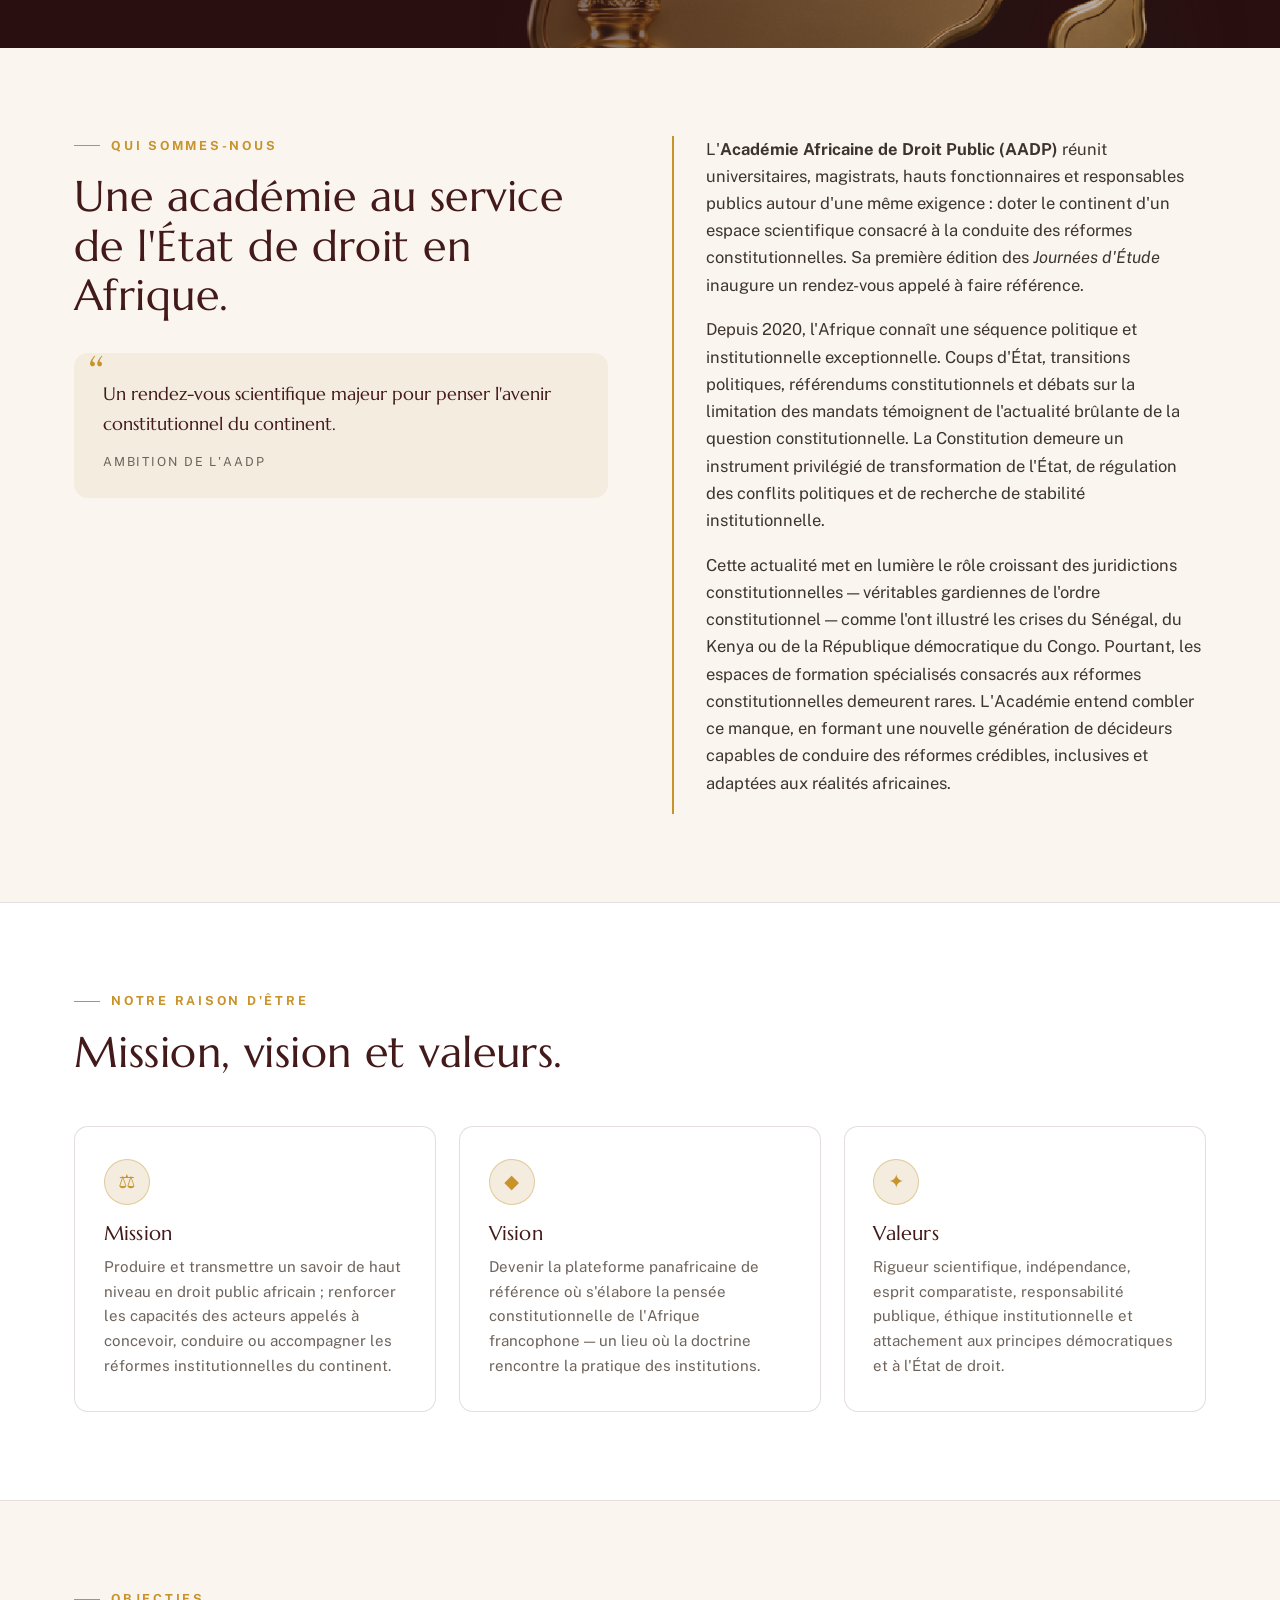
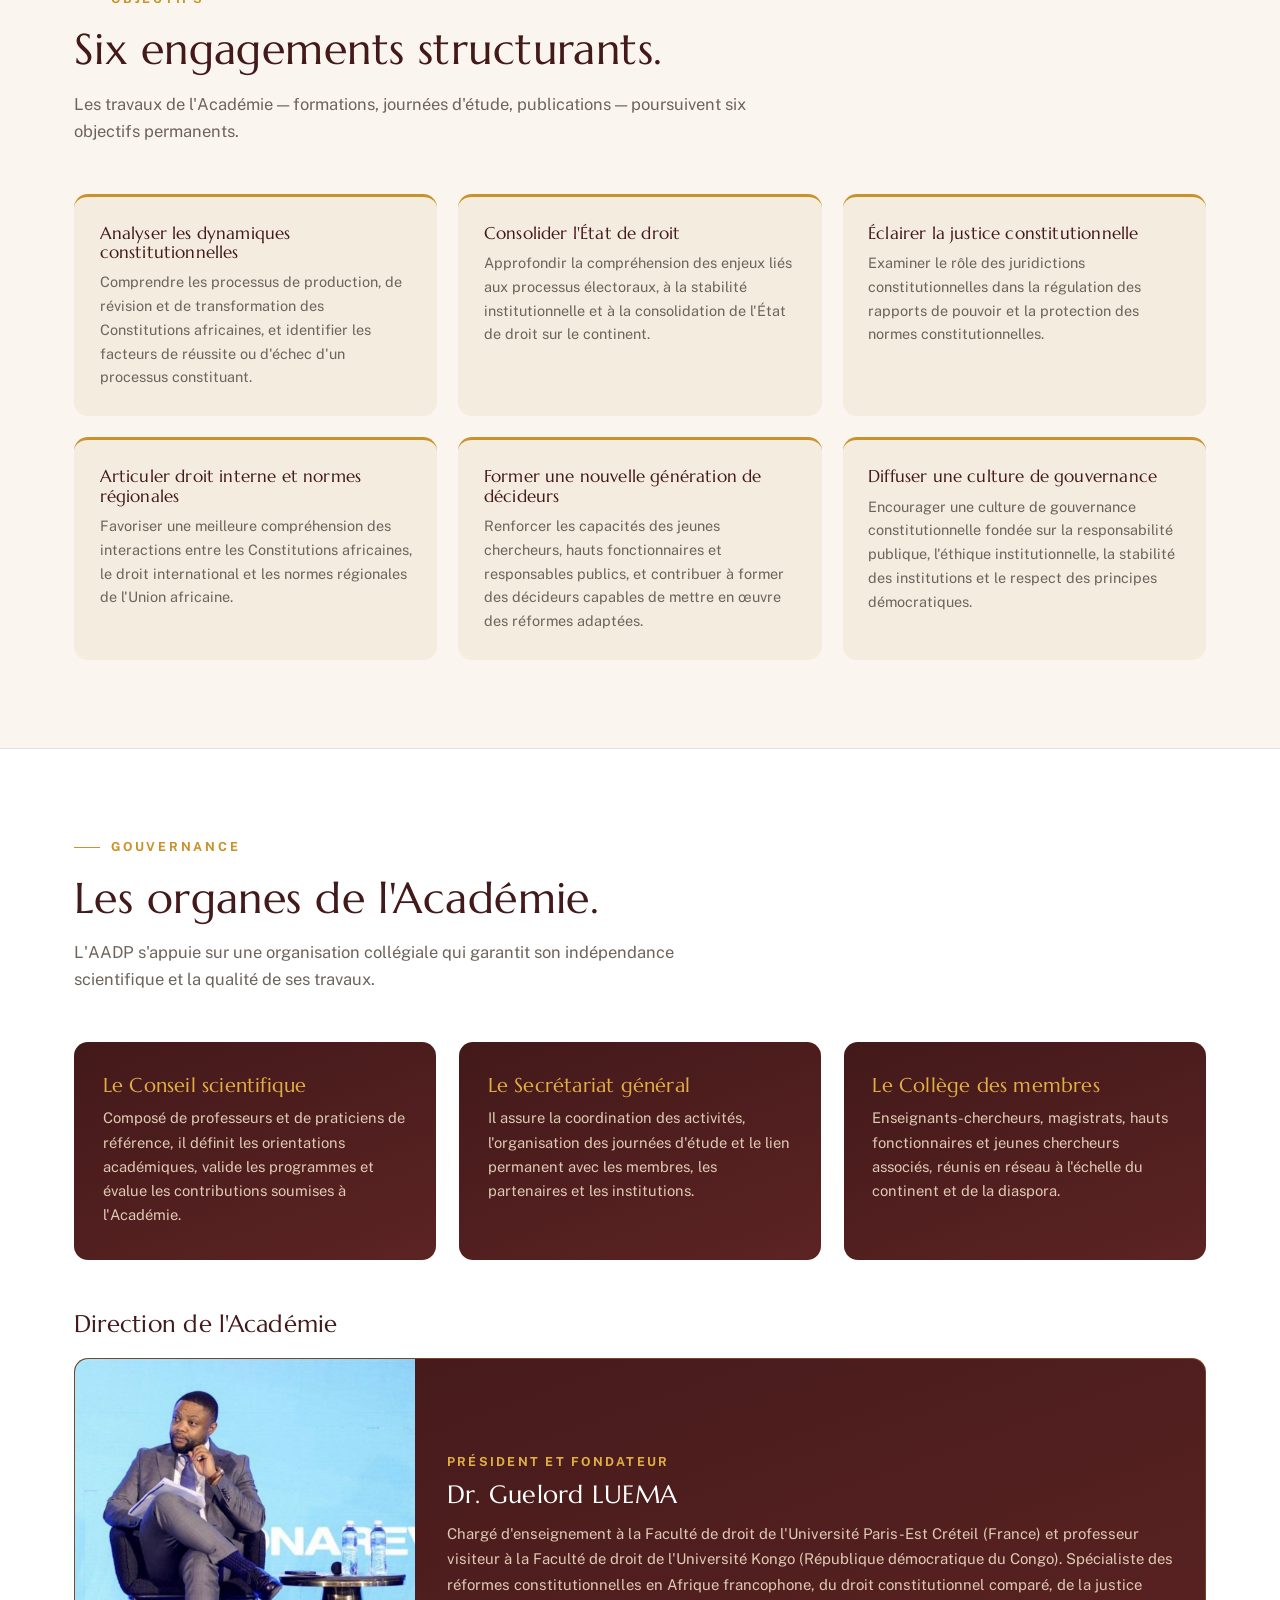
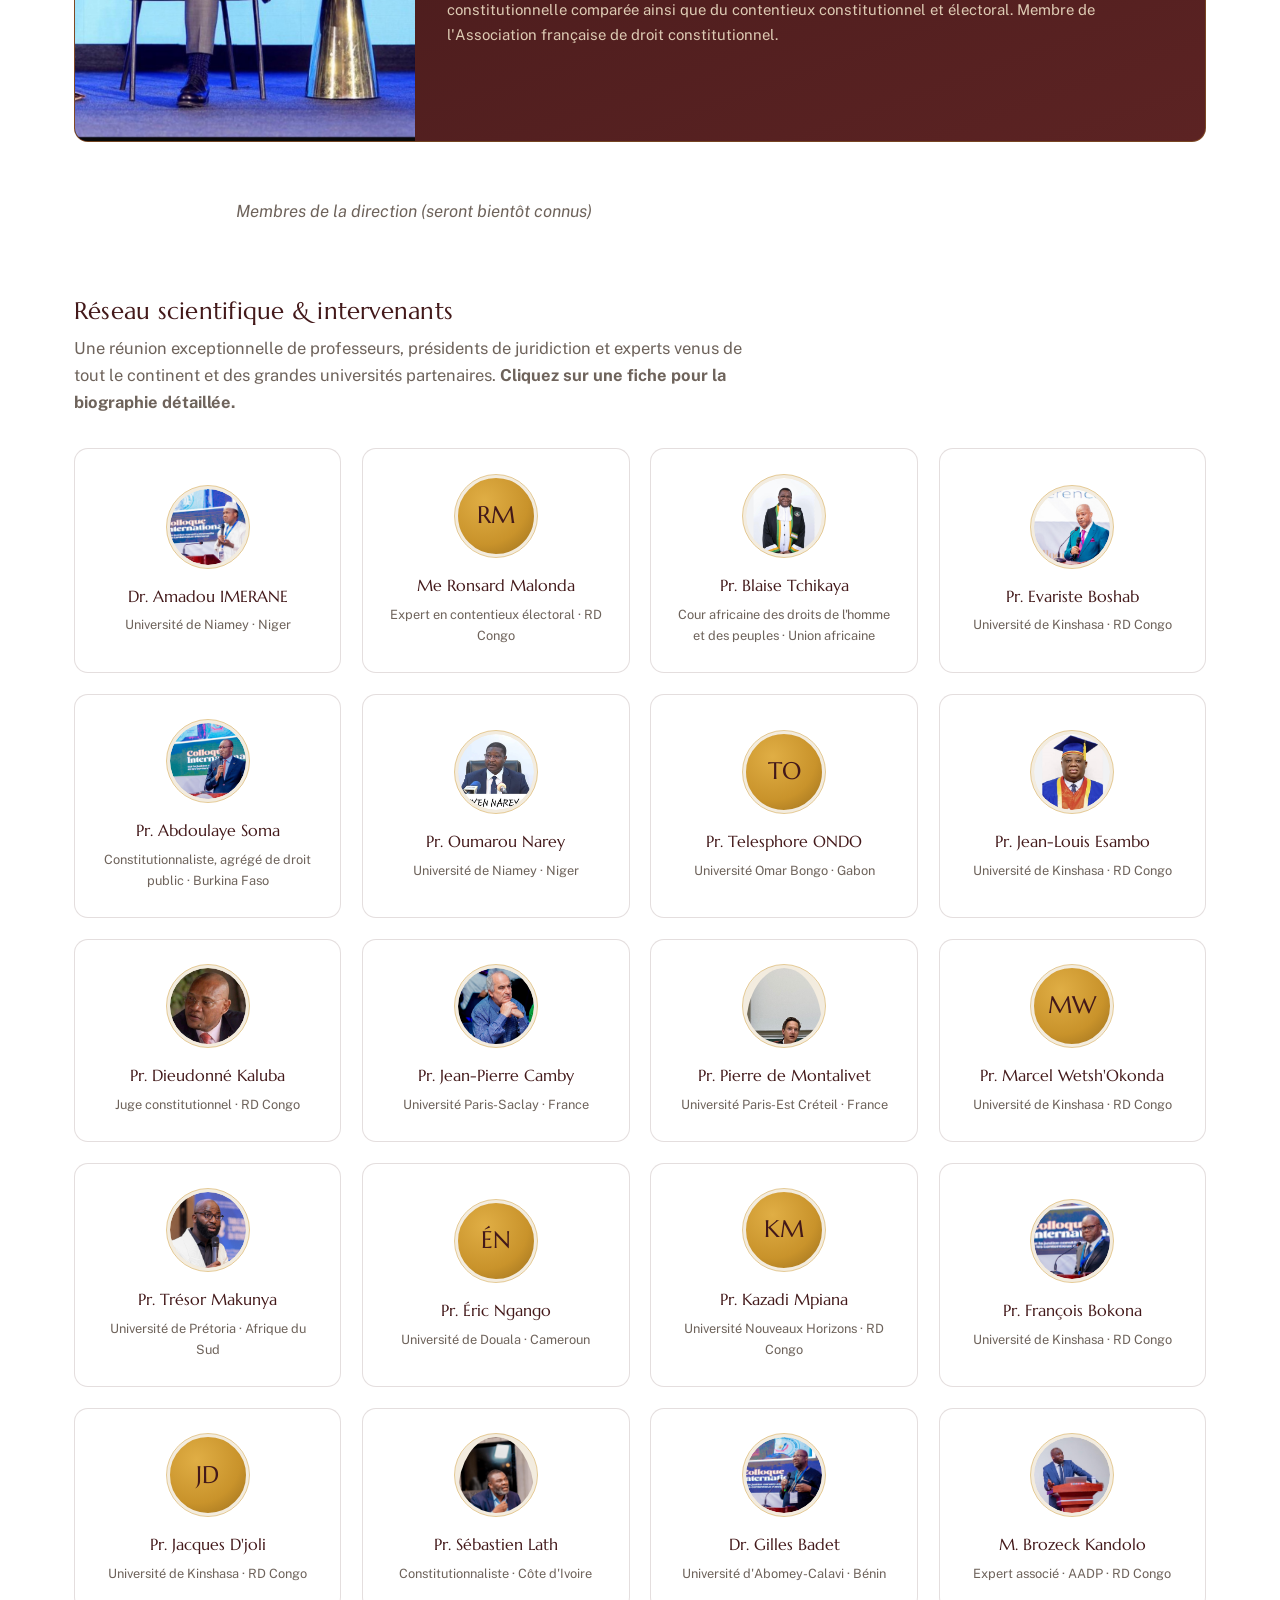
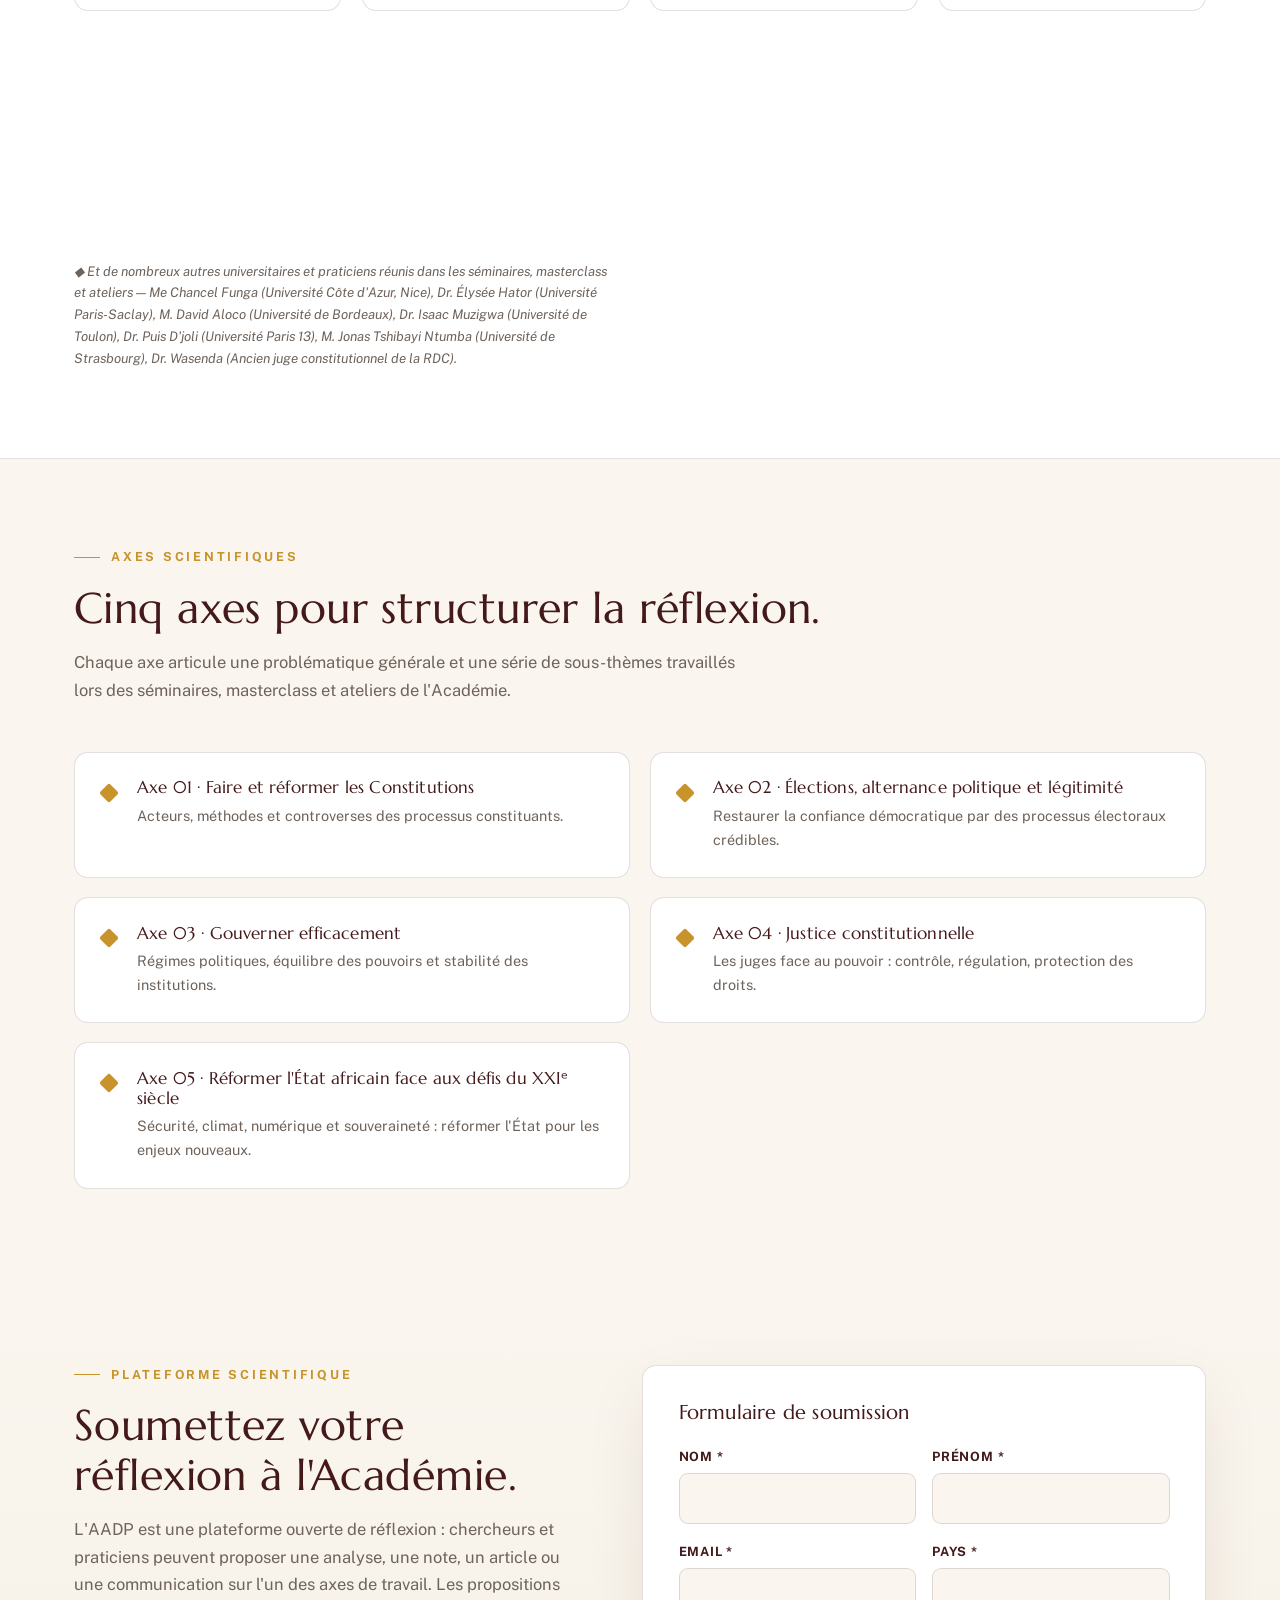
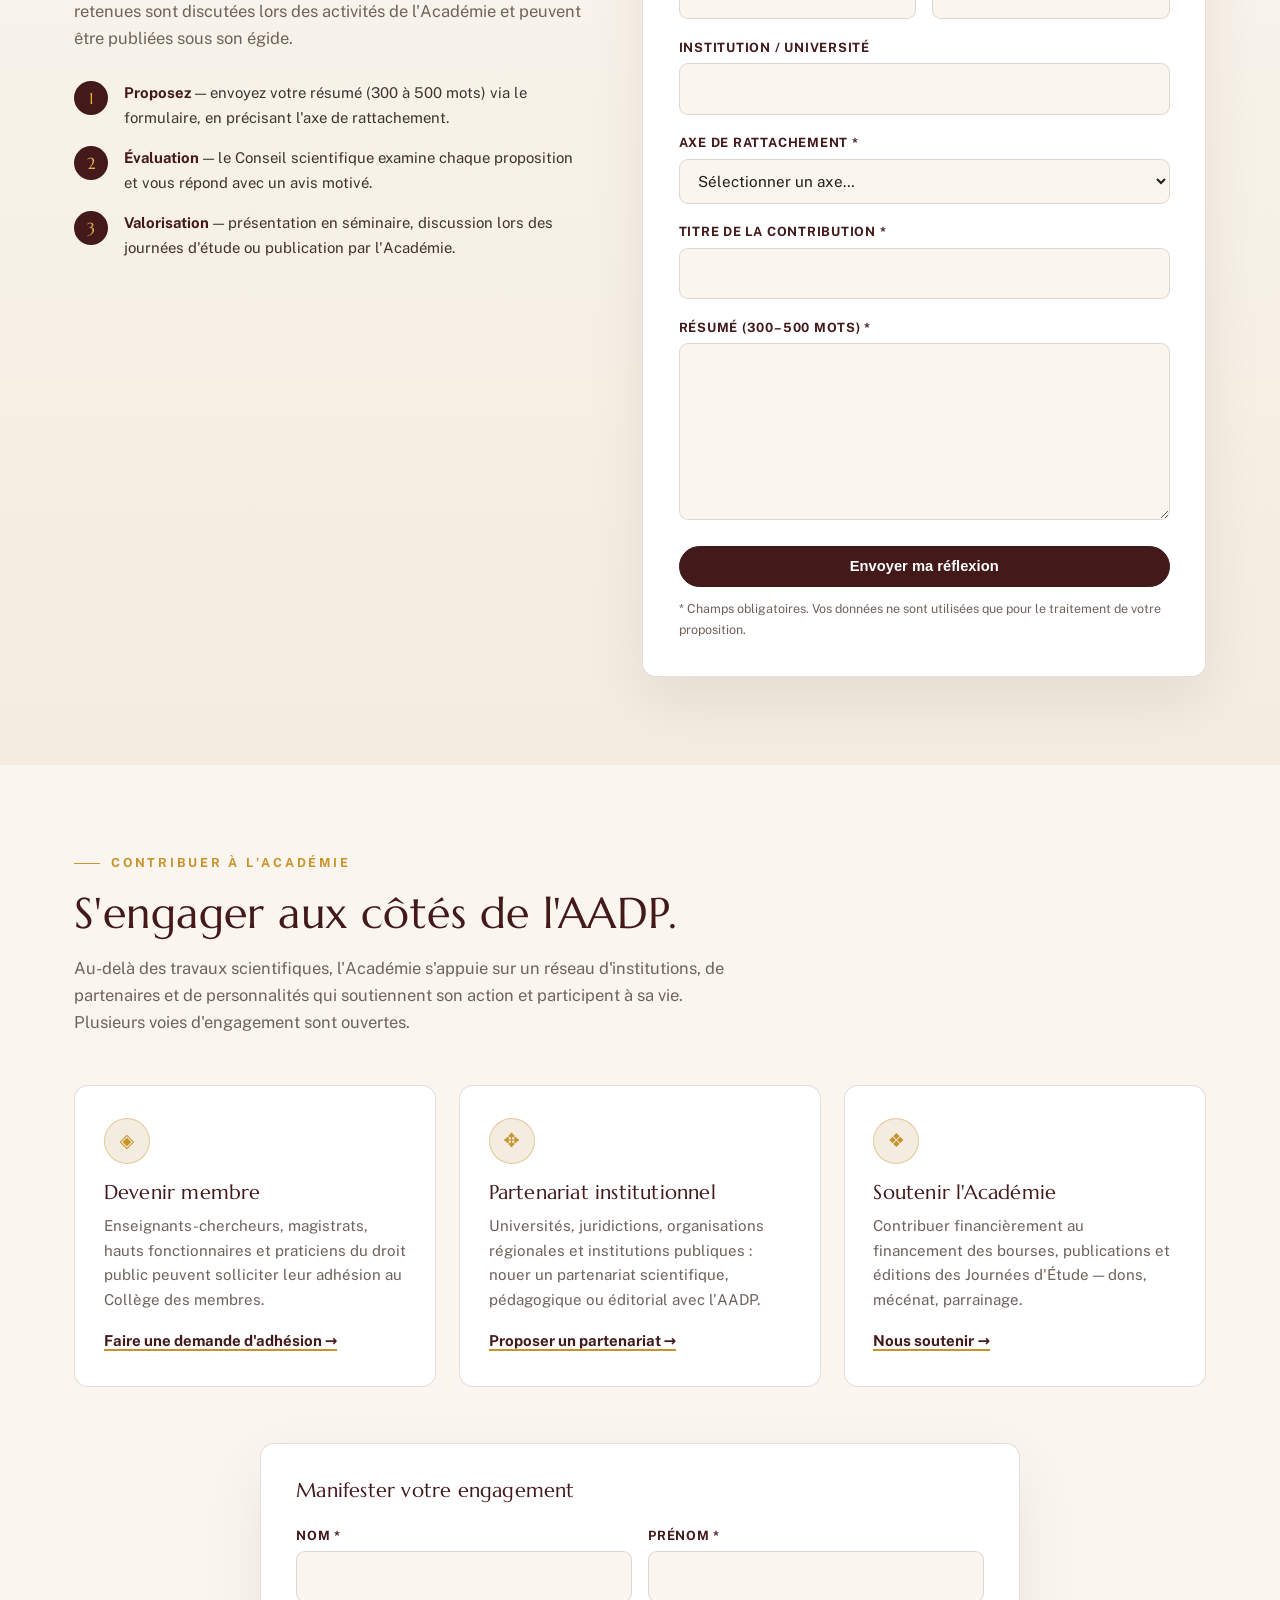
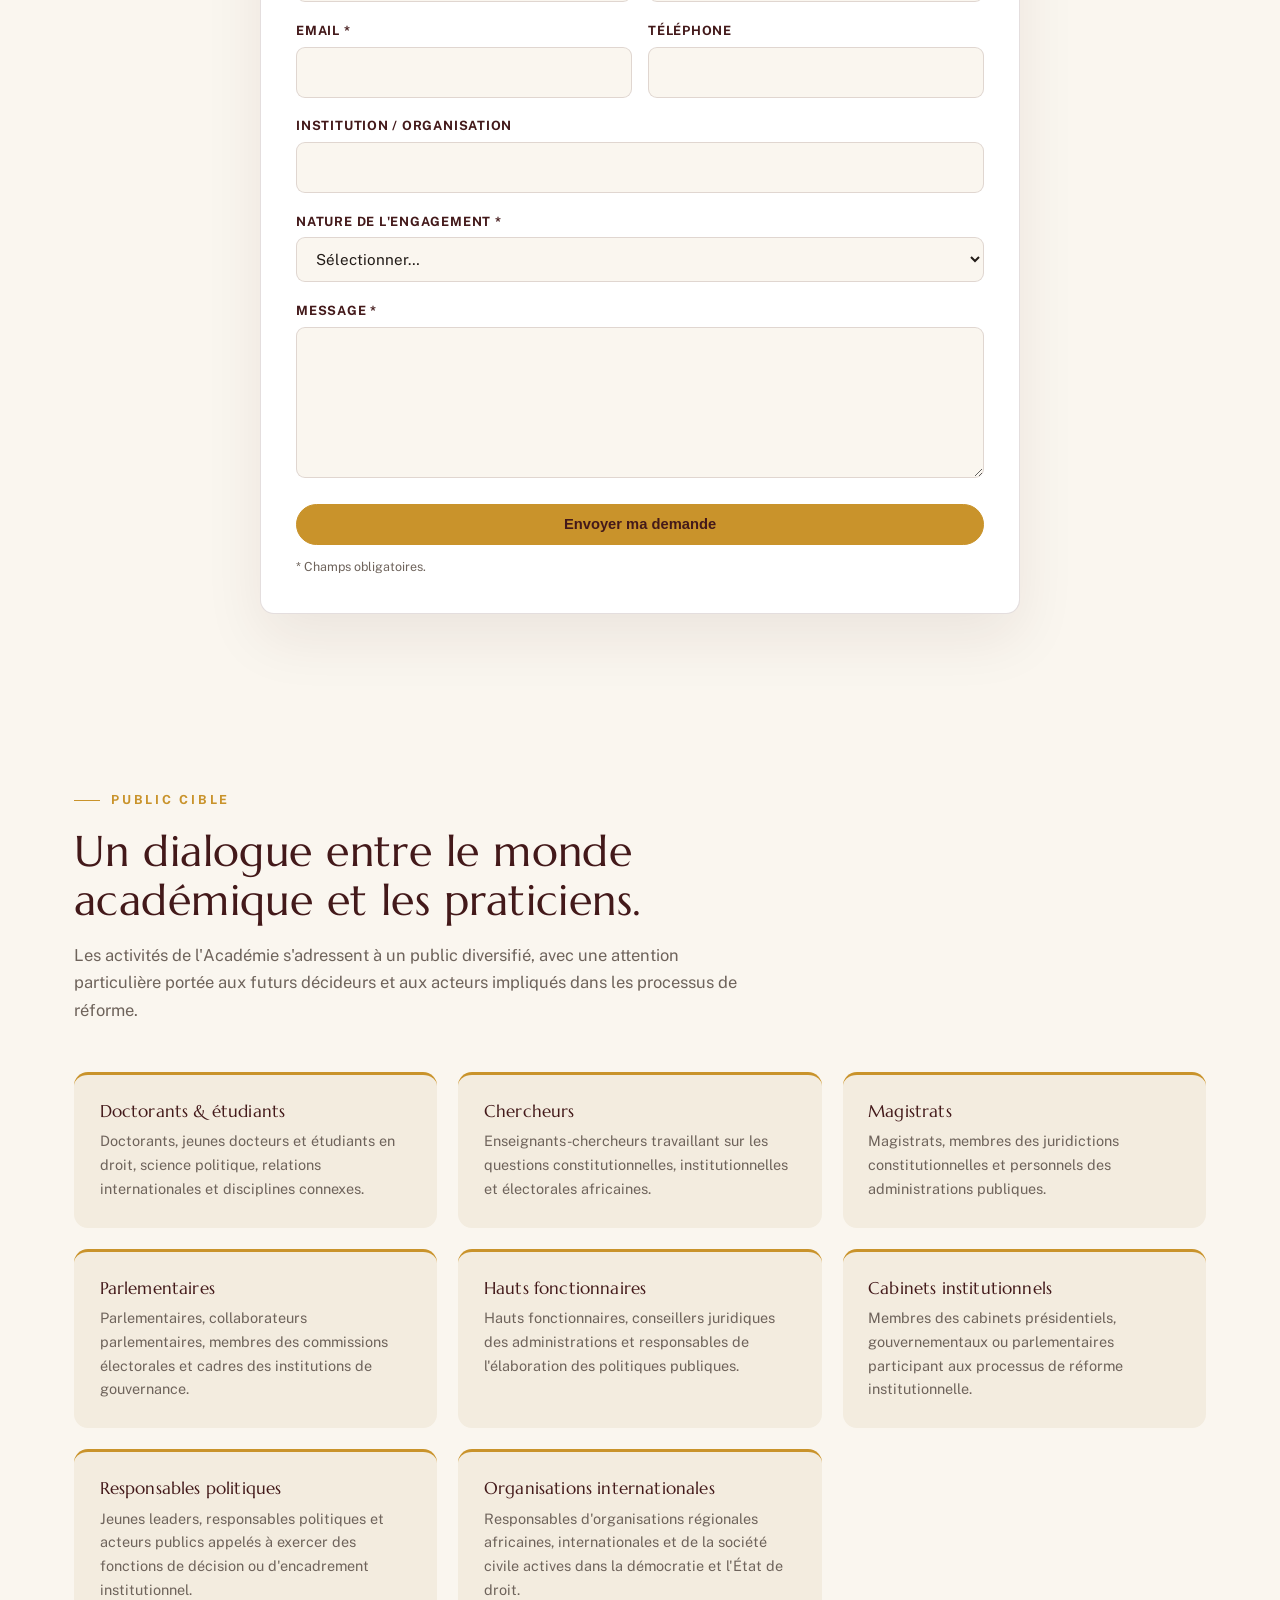
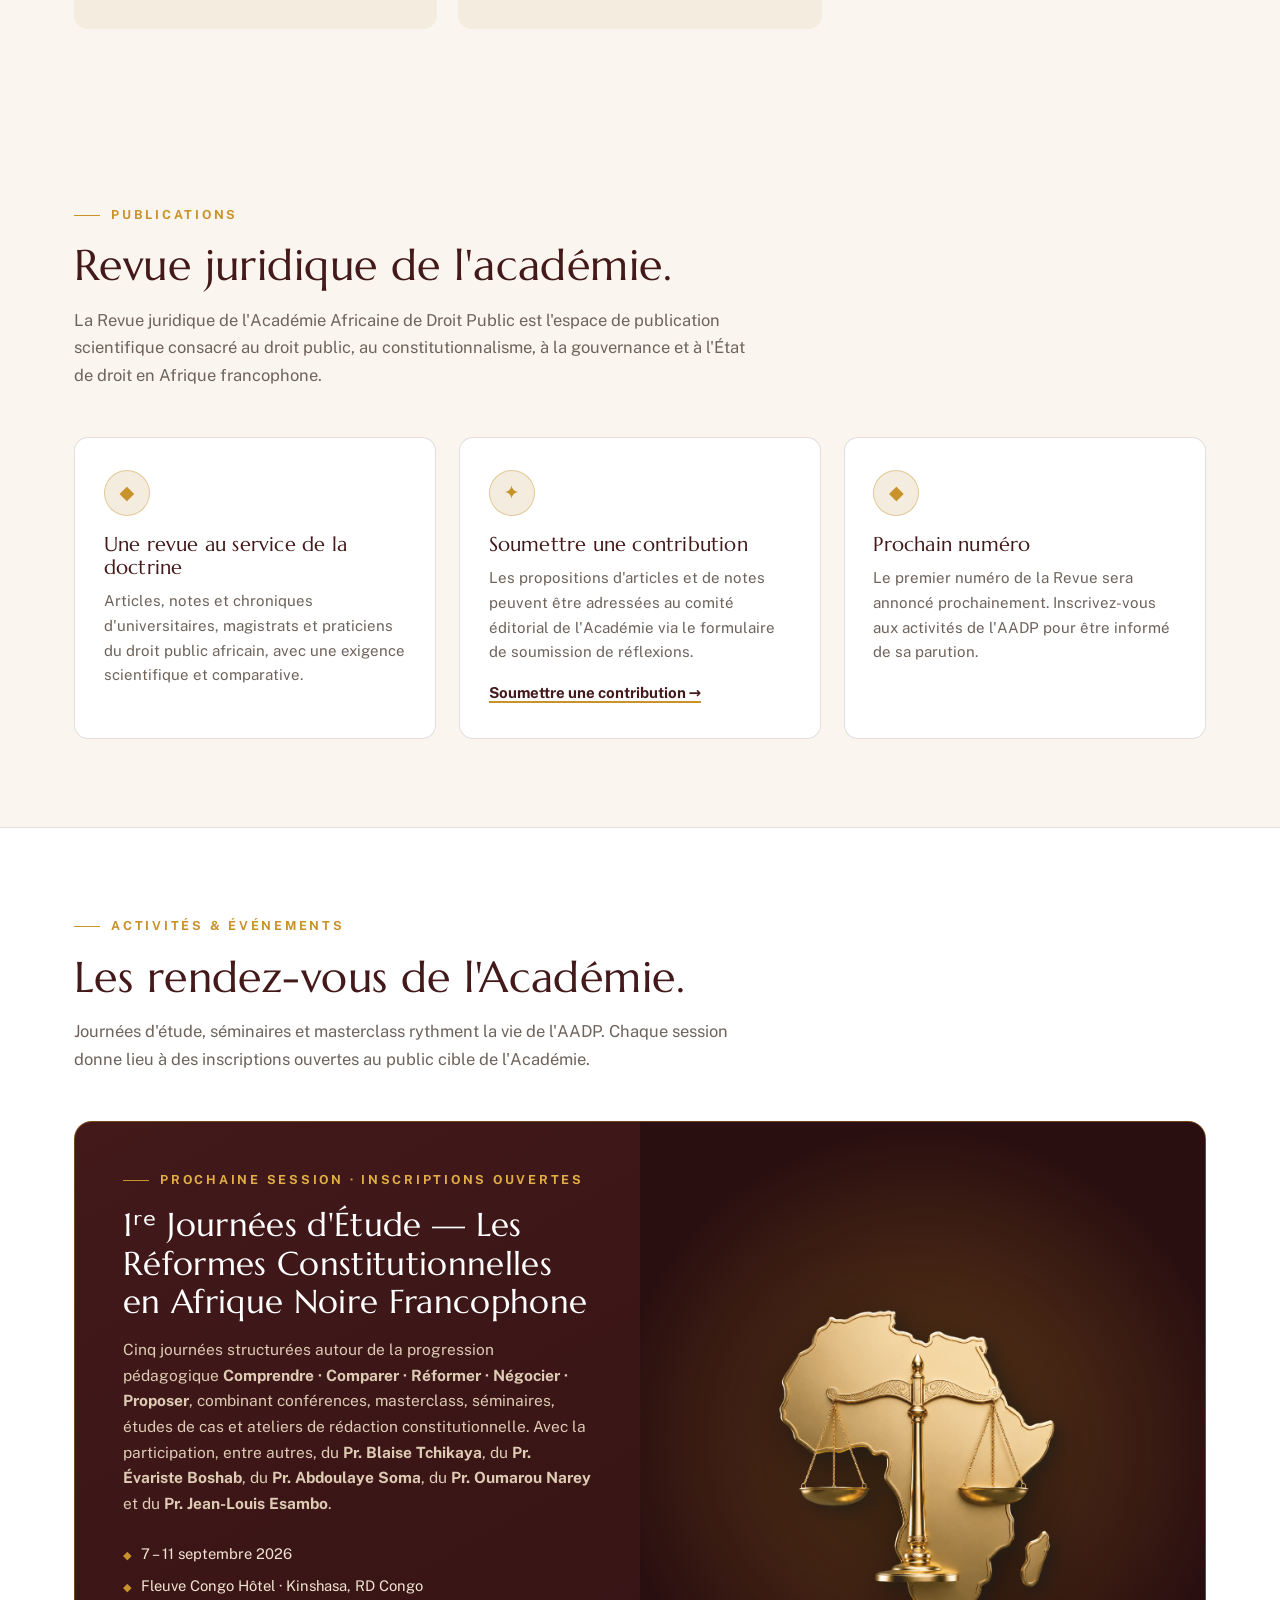
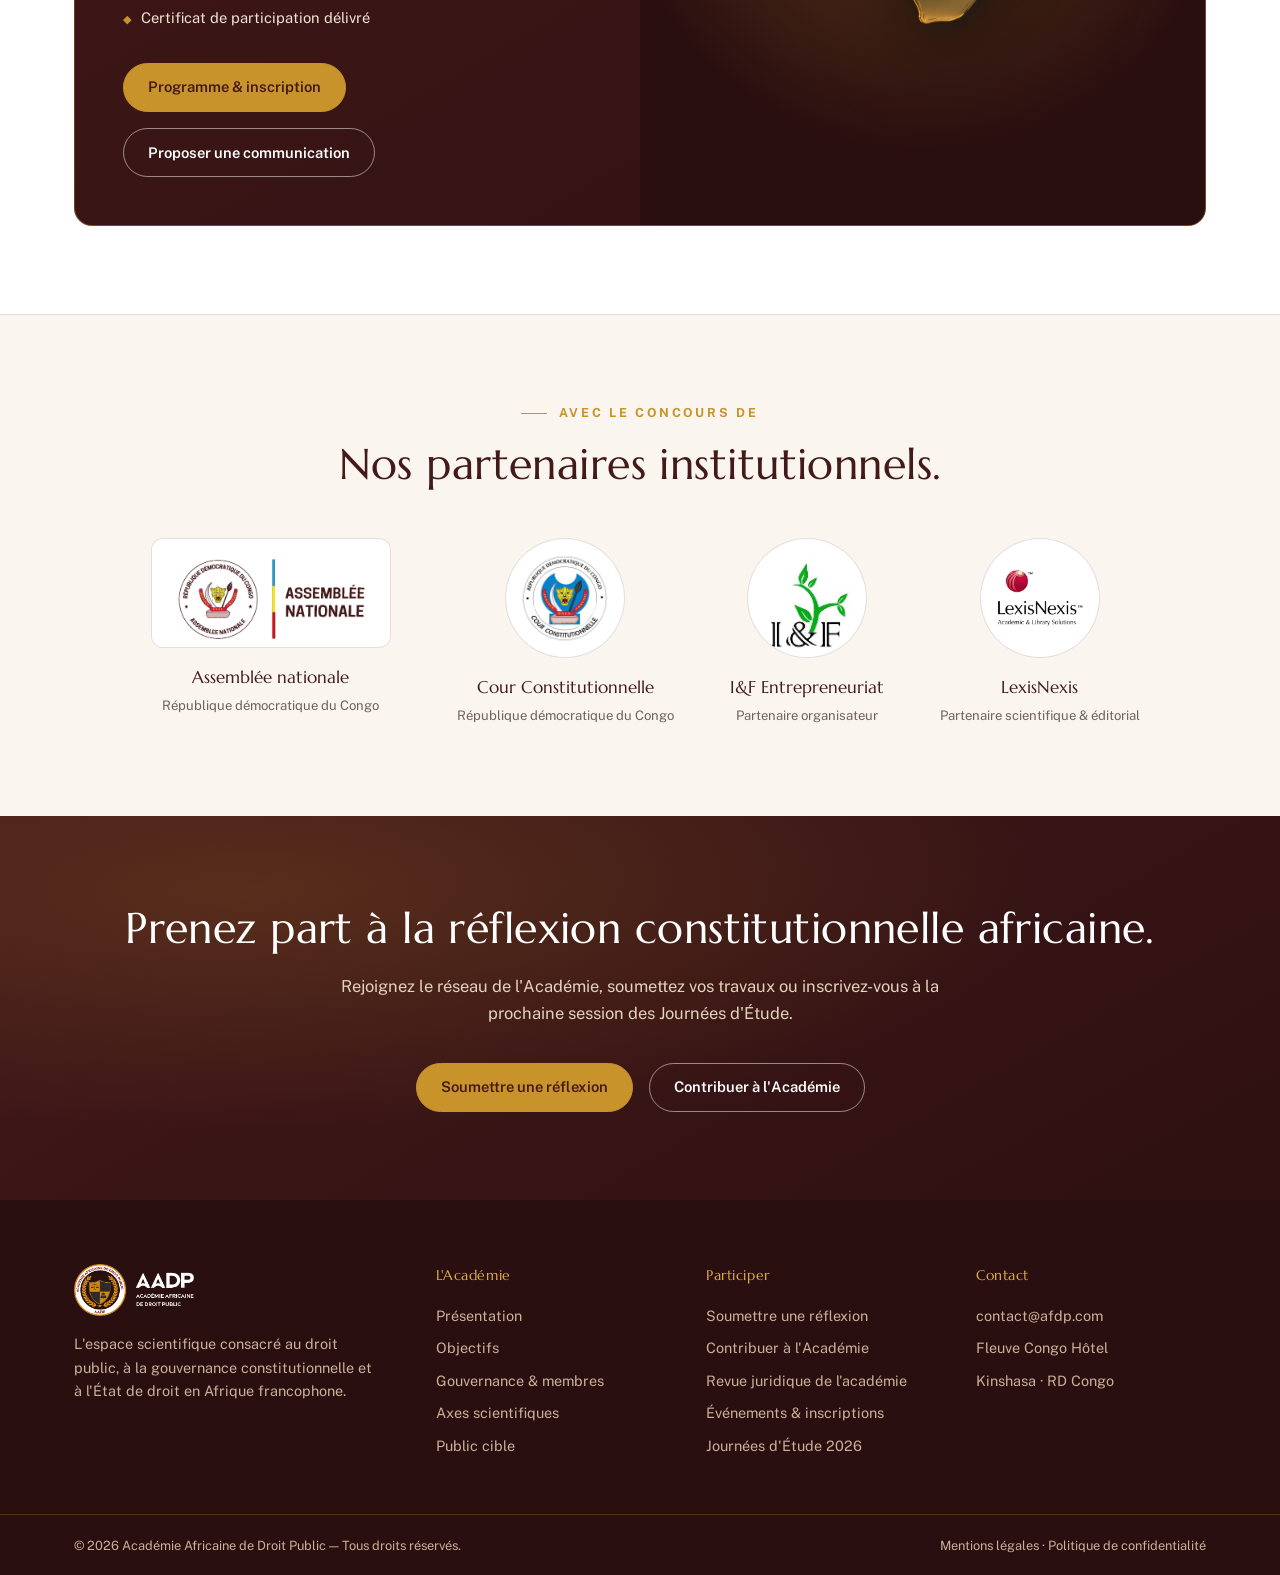
==== commit 4b31a861: "Corriger les liens vers la page Journées d'étude sur GitHub Pages. Co-authored-by: Cursor <cursorage" ====
--- a/index.html
+++ b/index.html
@@ -1010,7 +1010,7 @@
           <div>Certificat de participation délivré</div>
         </div>
         <div style="display:flex;gap:1rem;flex-wrap:wrap">
-          <a class="btn gold" href="/journees-etude-2026.html">Programme &amp; inscription</a>
+          <a class="btn gold" href="journees-etude-2026.html">Programme &amp; inscription</a>
           <a class="btn ghost-light" href="#reflexion">Proposer une communication</a>
         </div>
       </div>
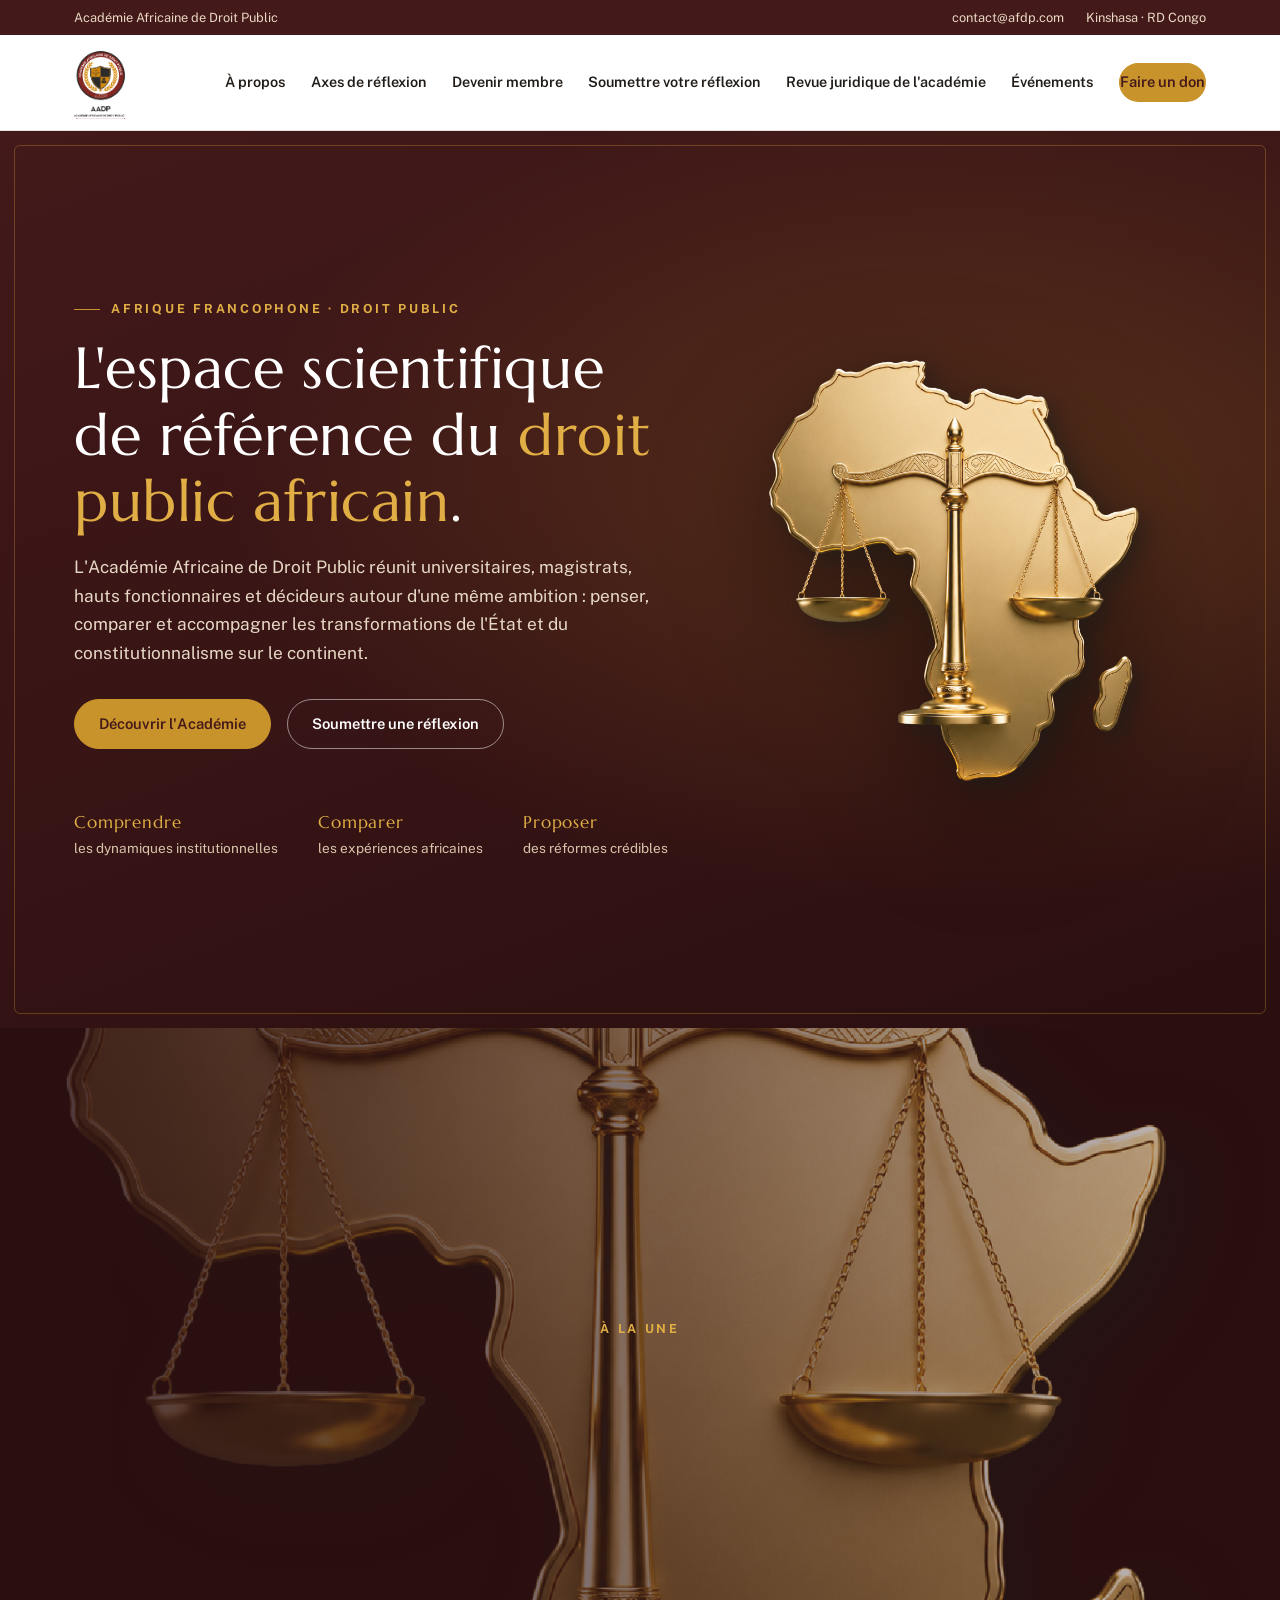
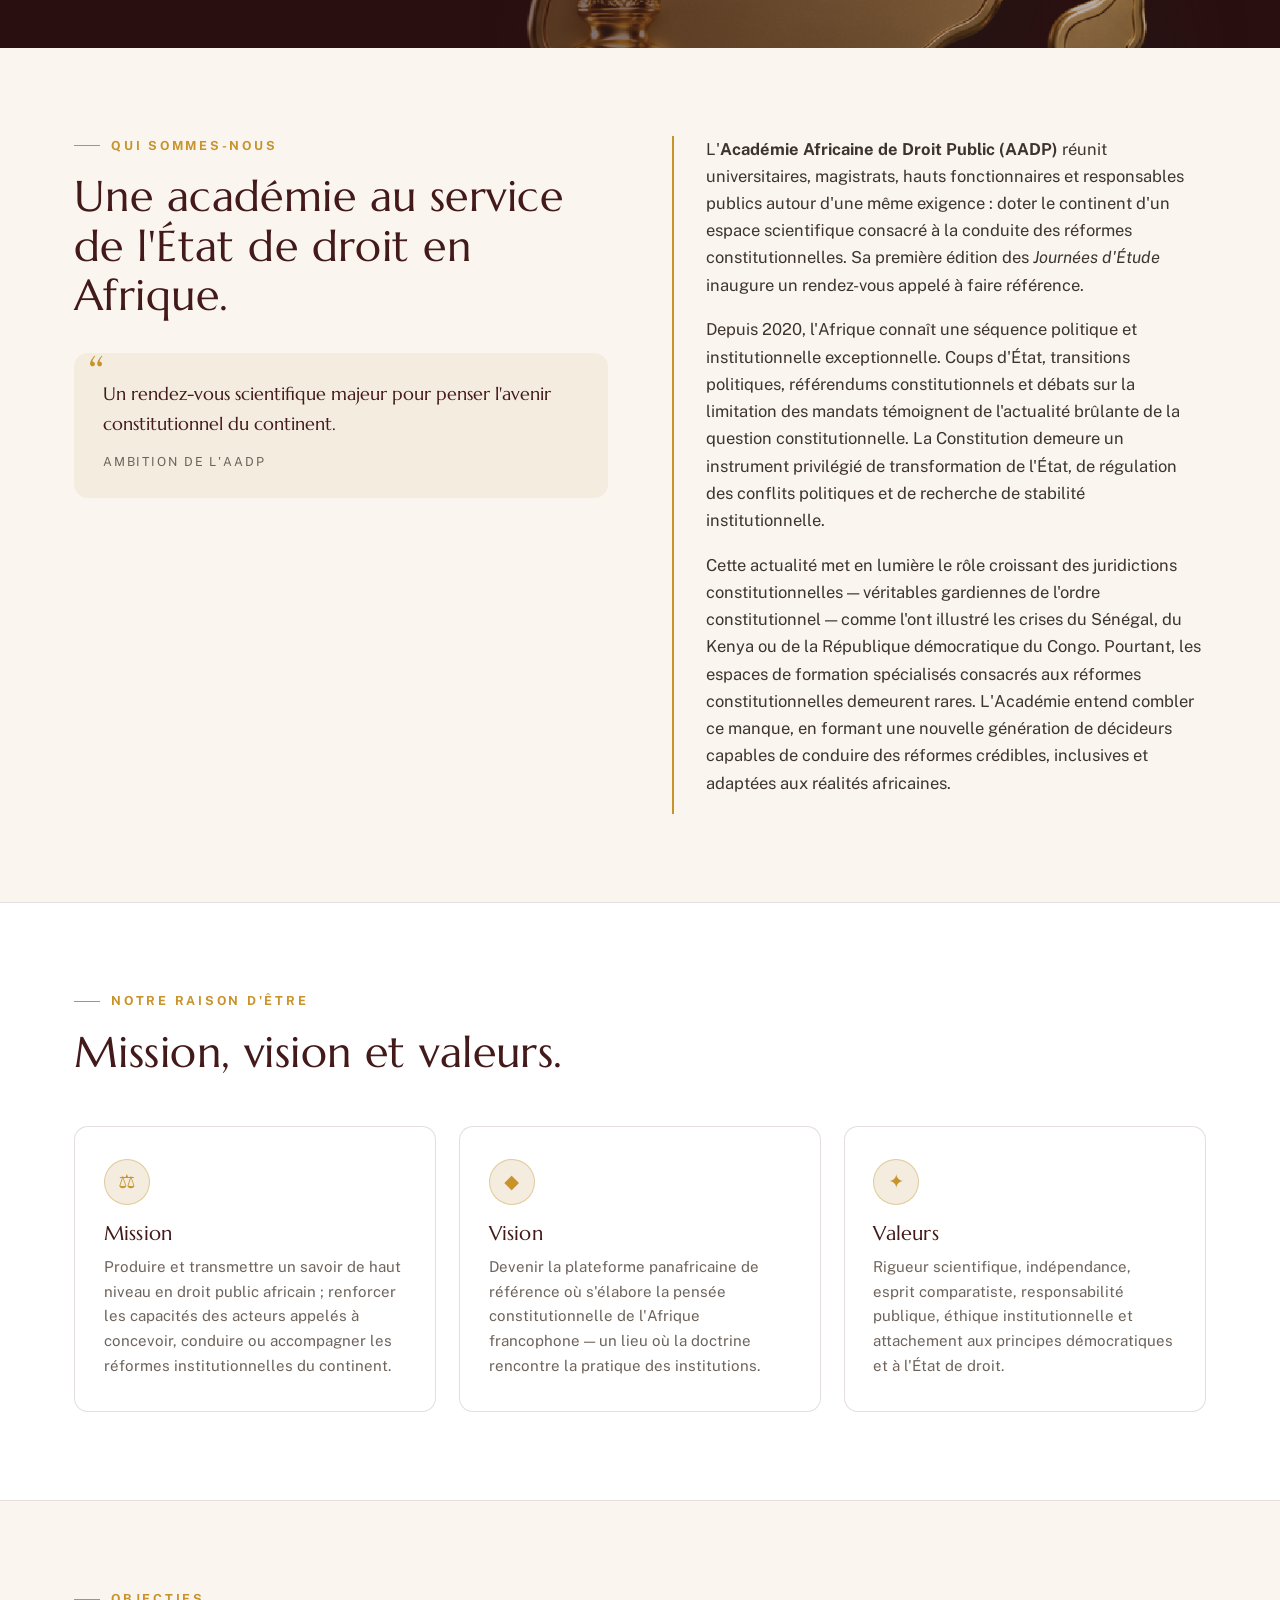
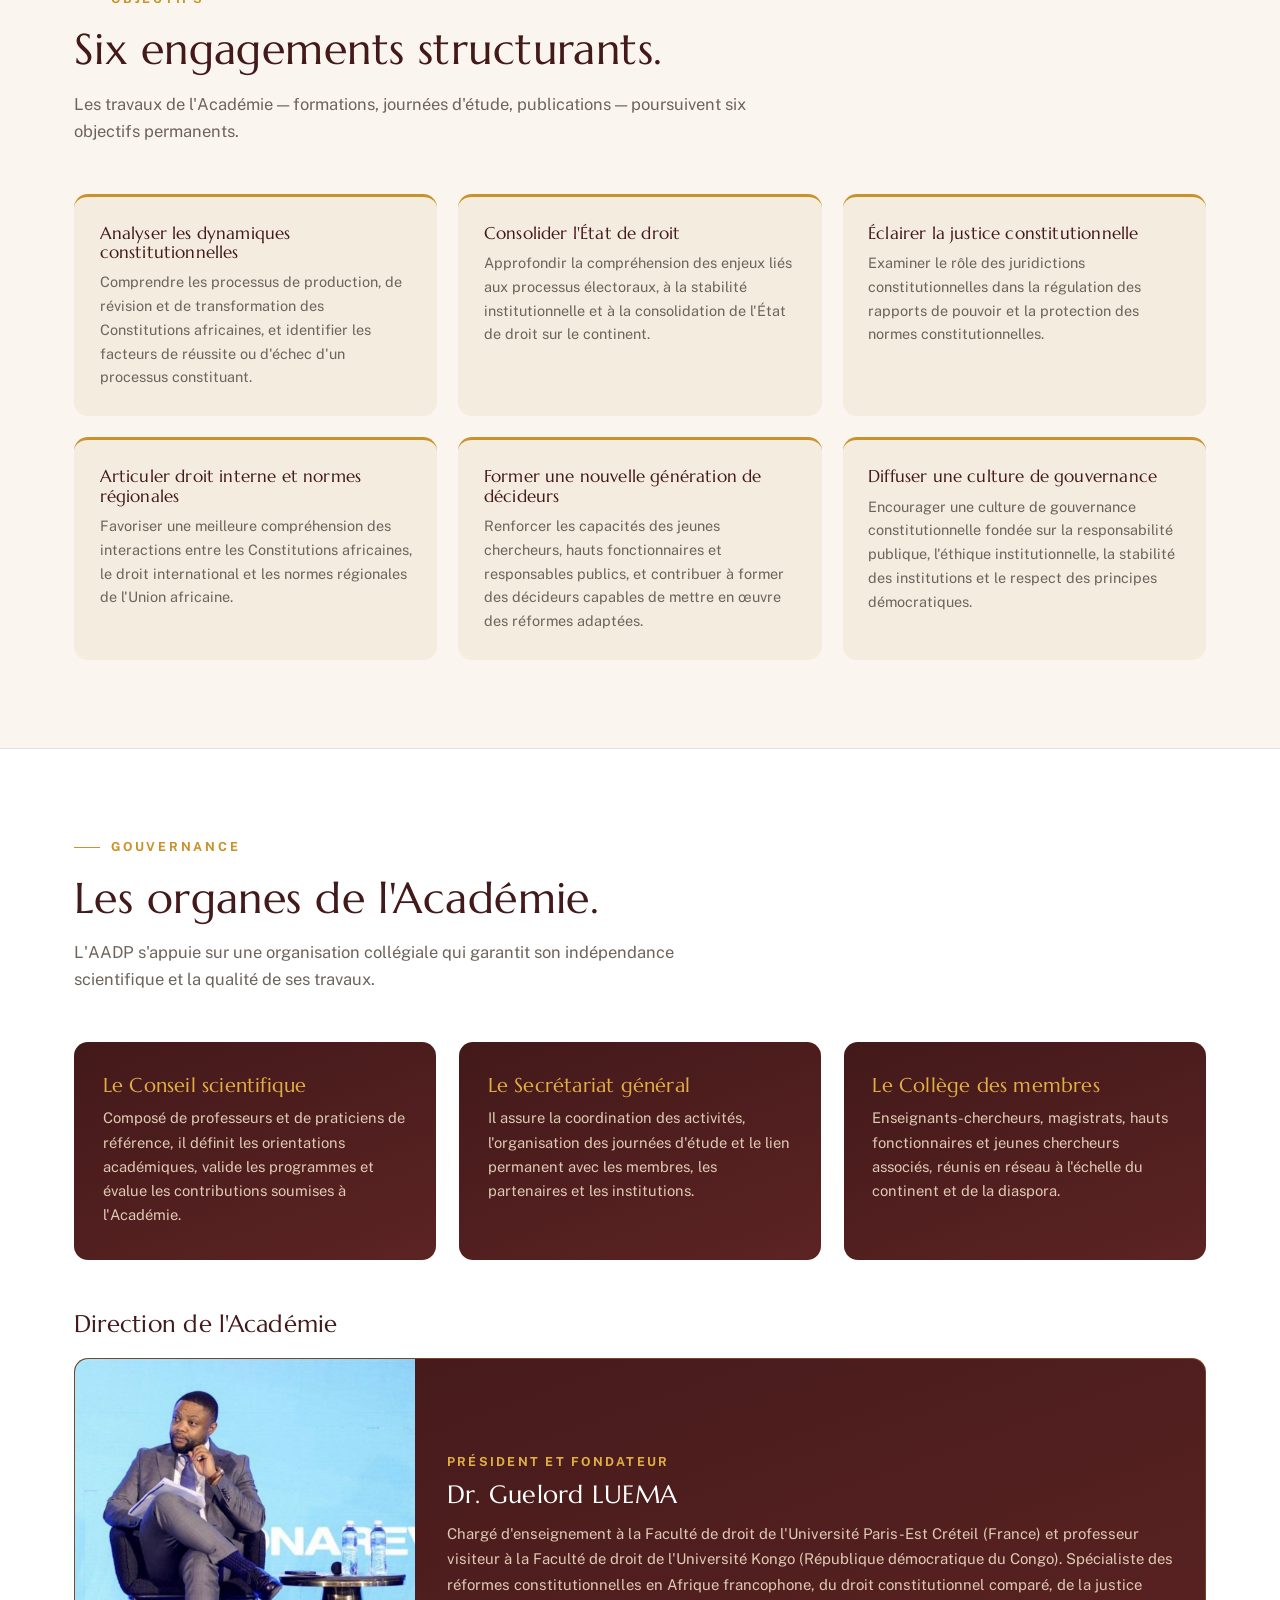
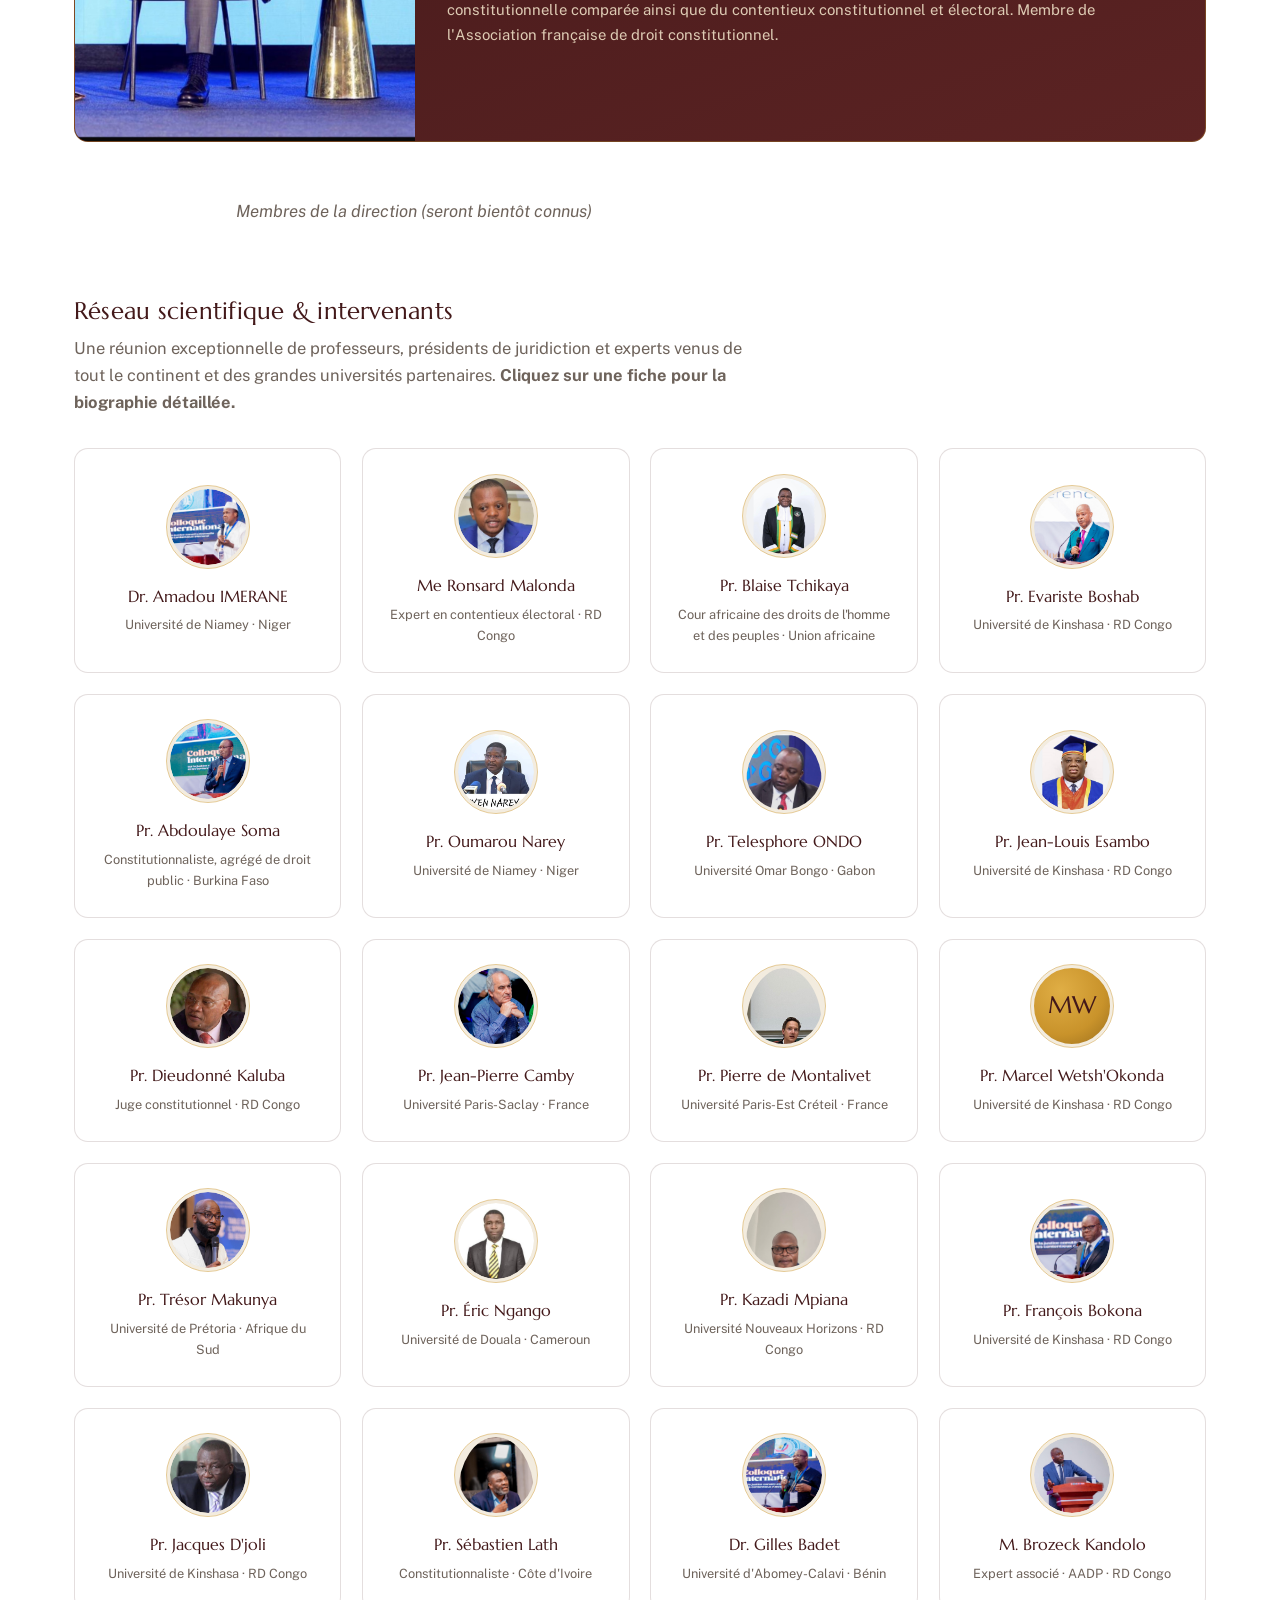
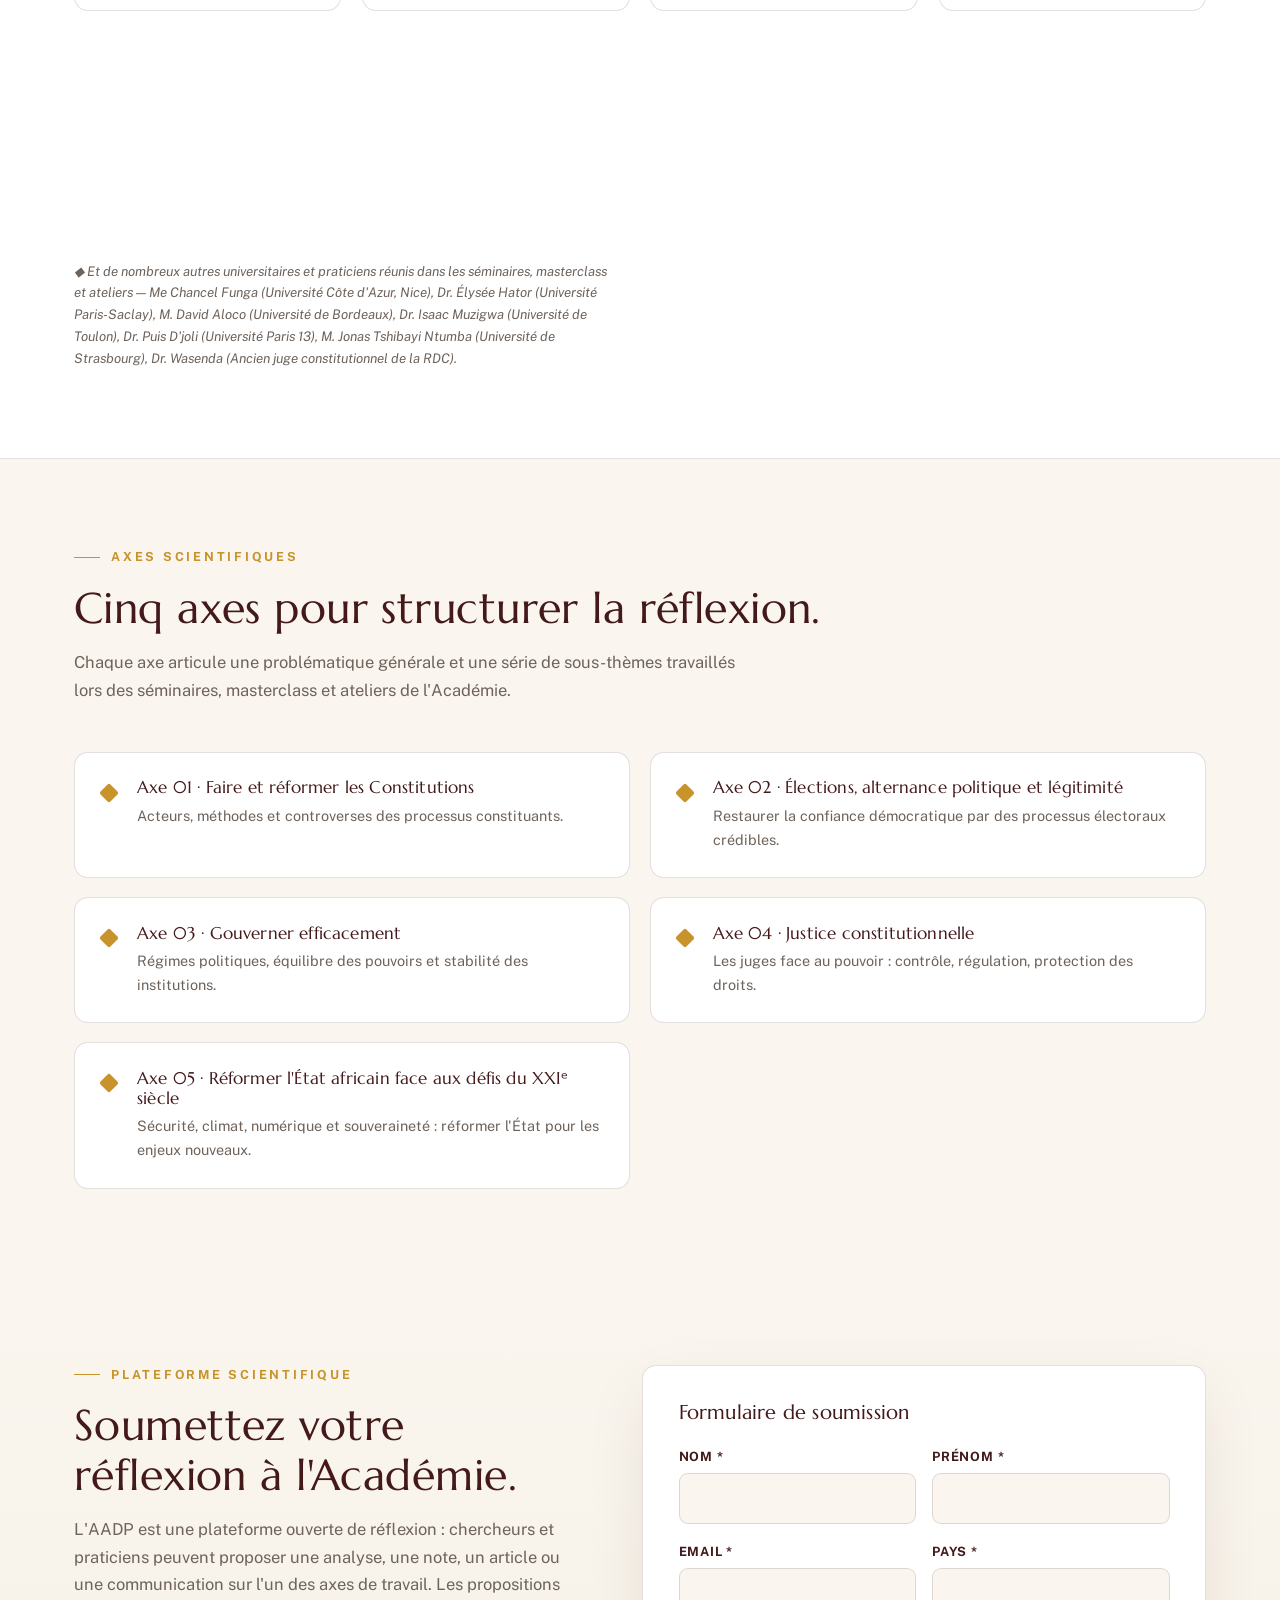
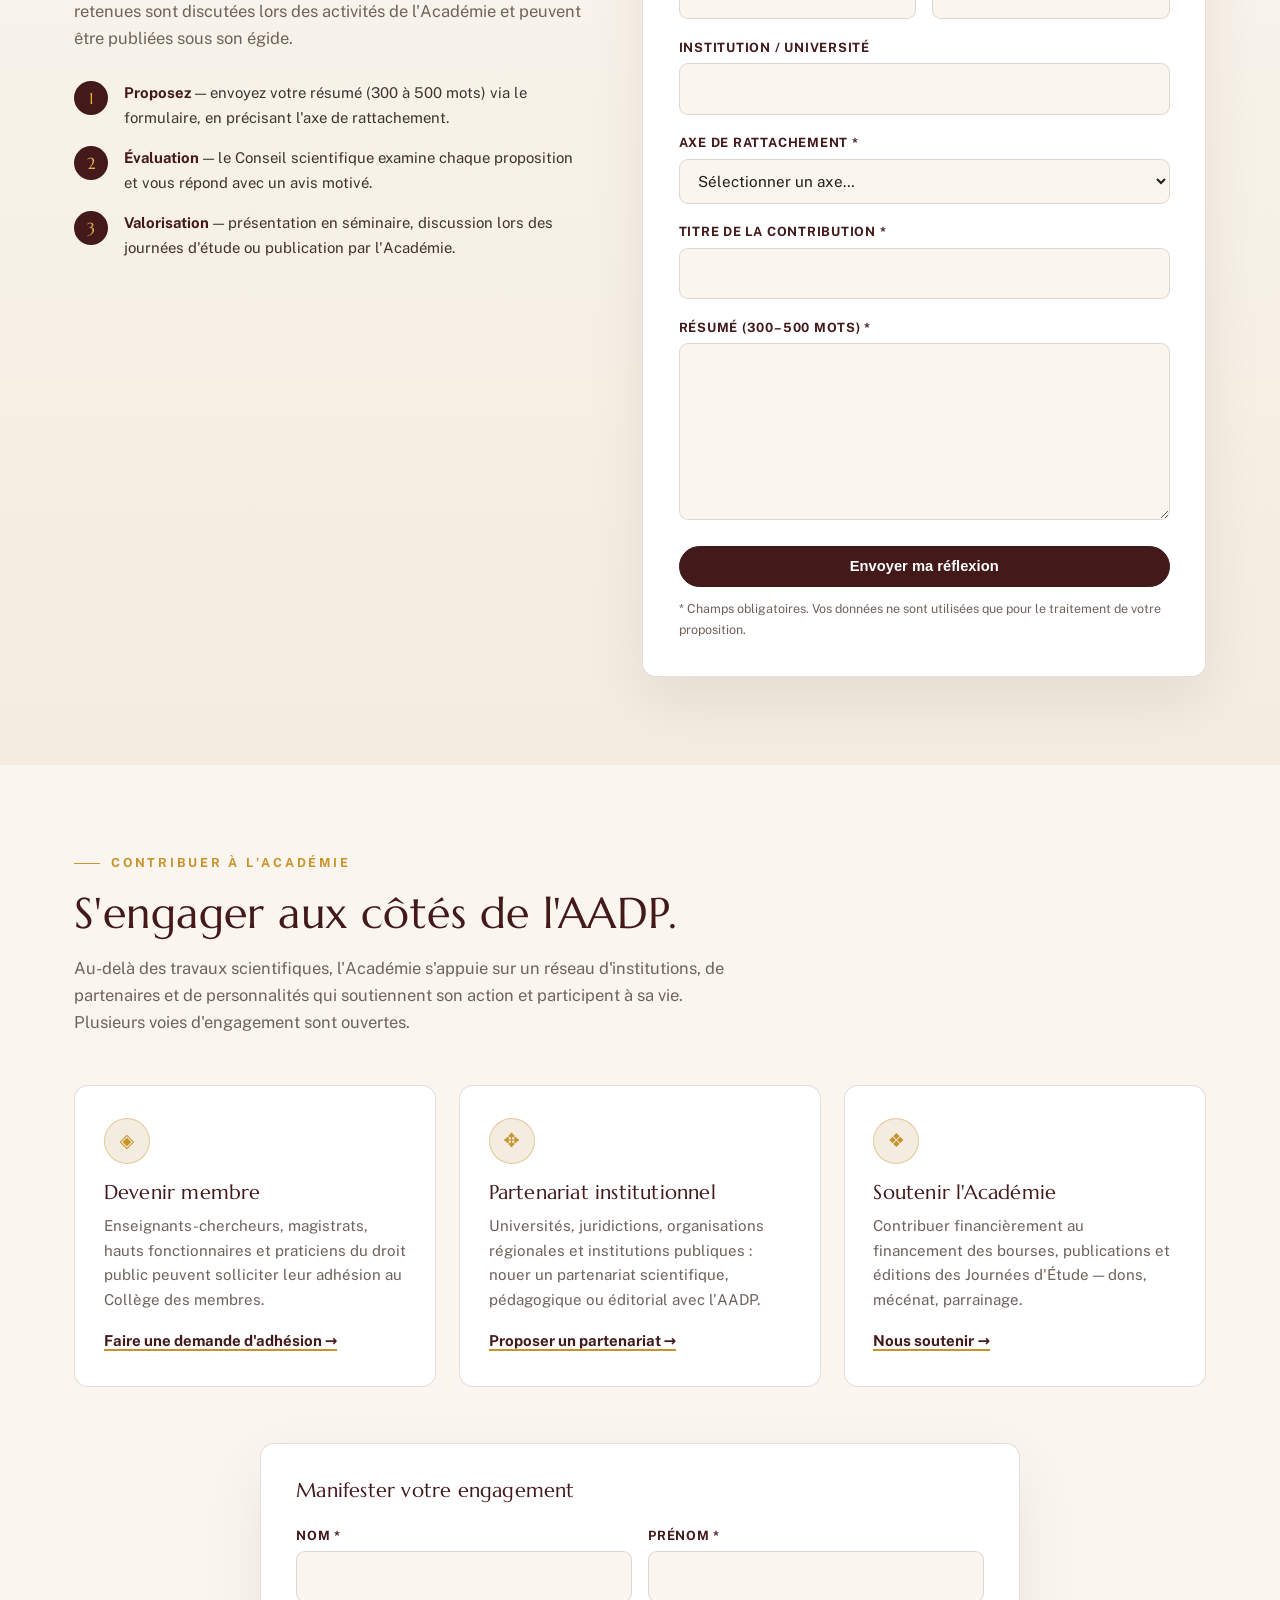
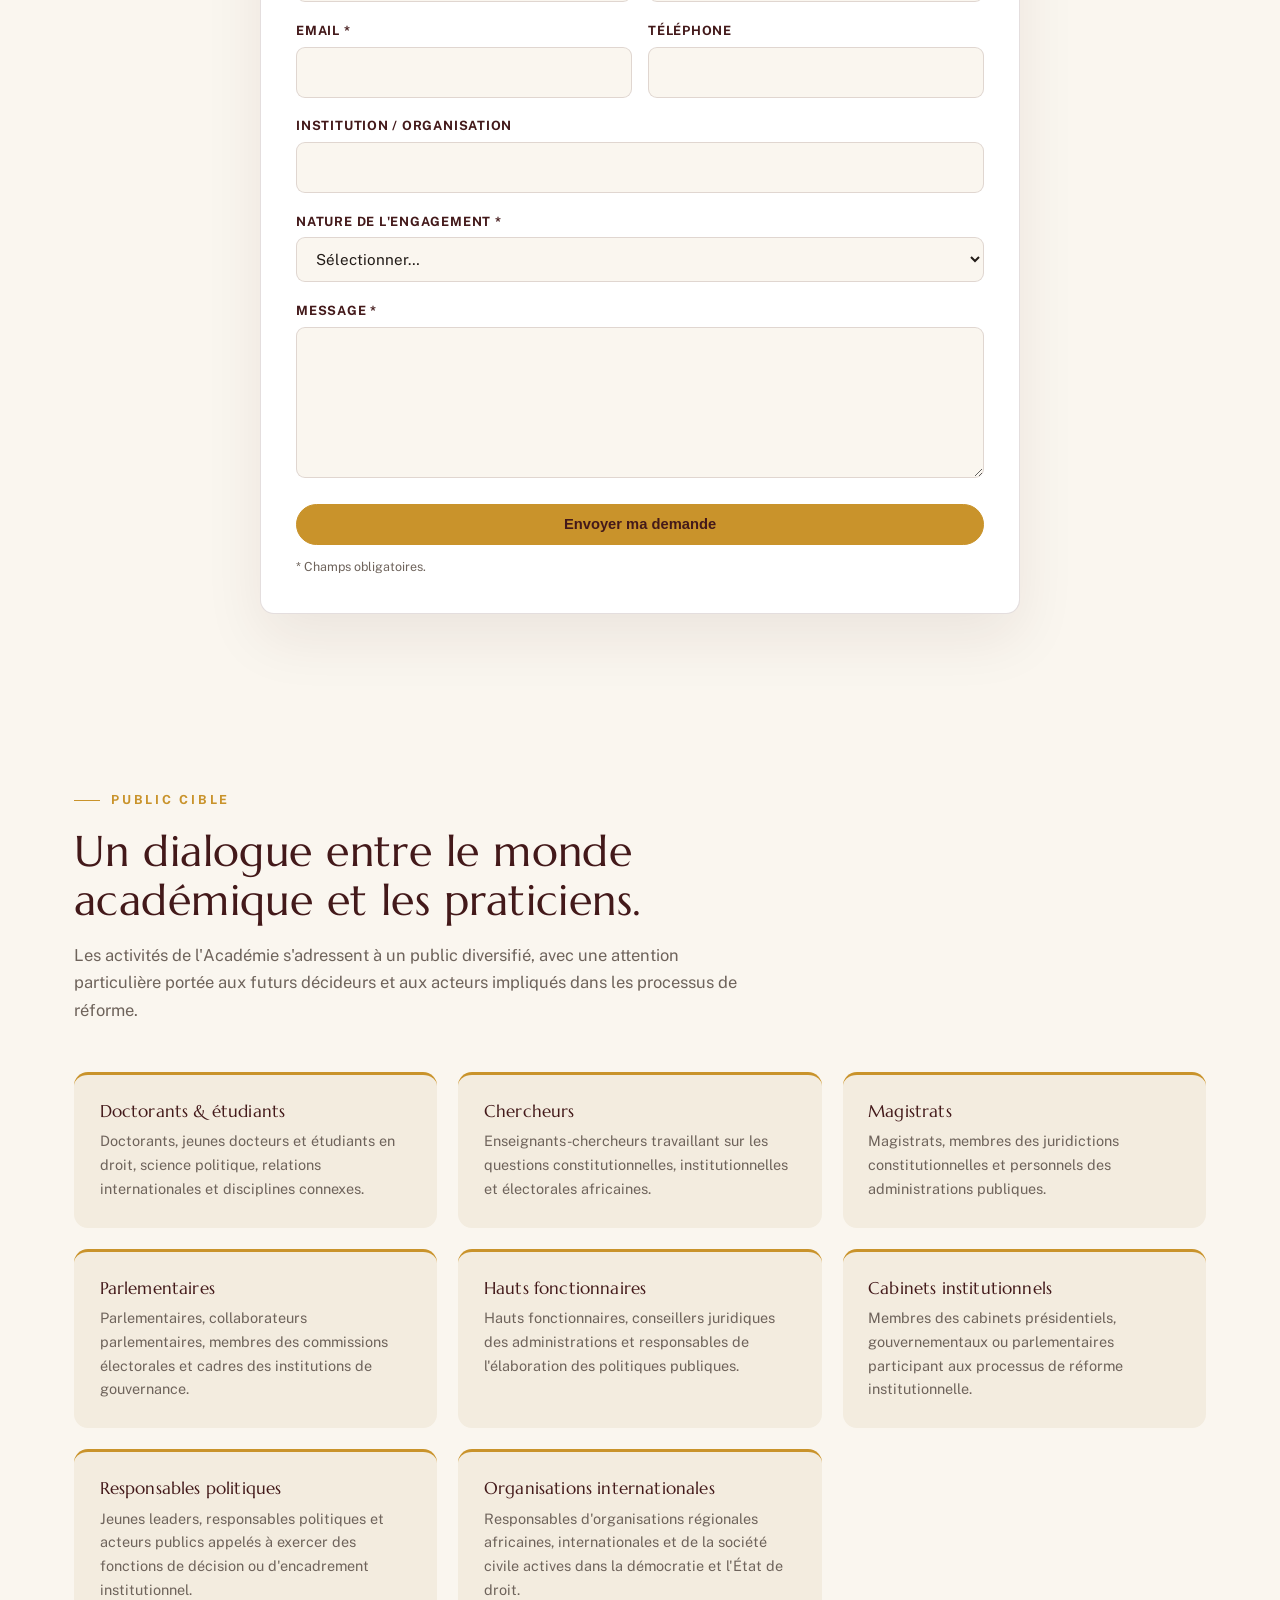
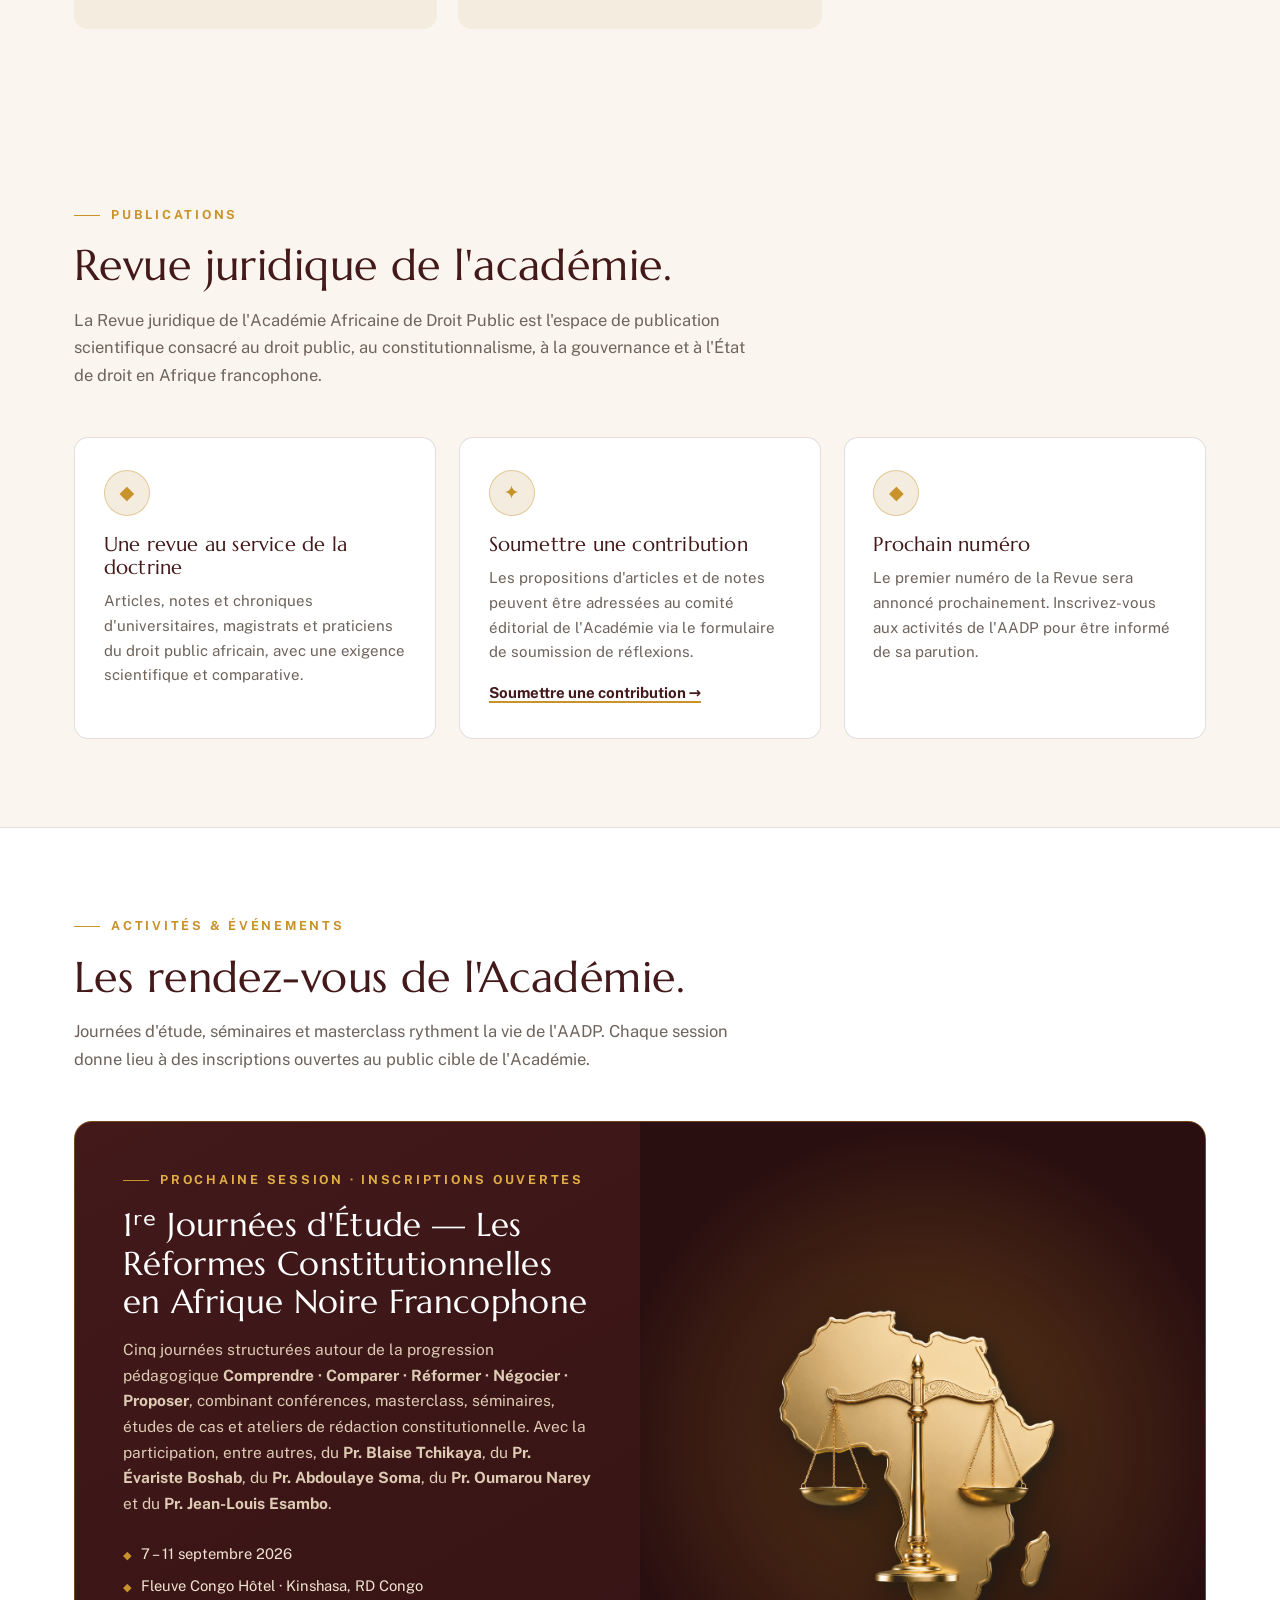
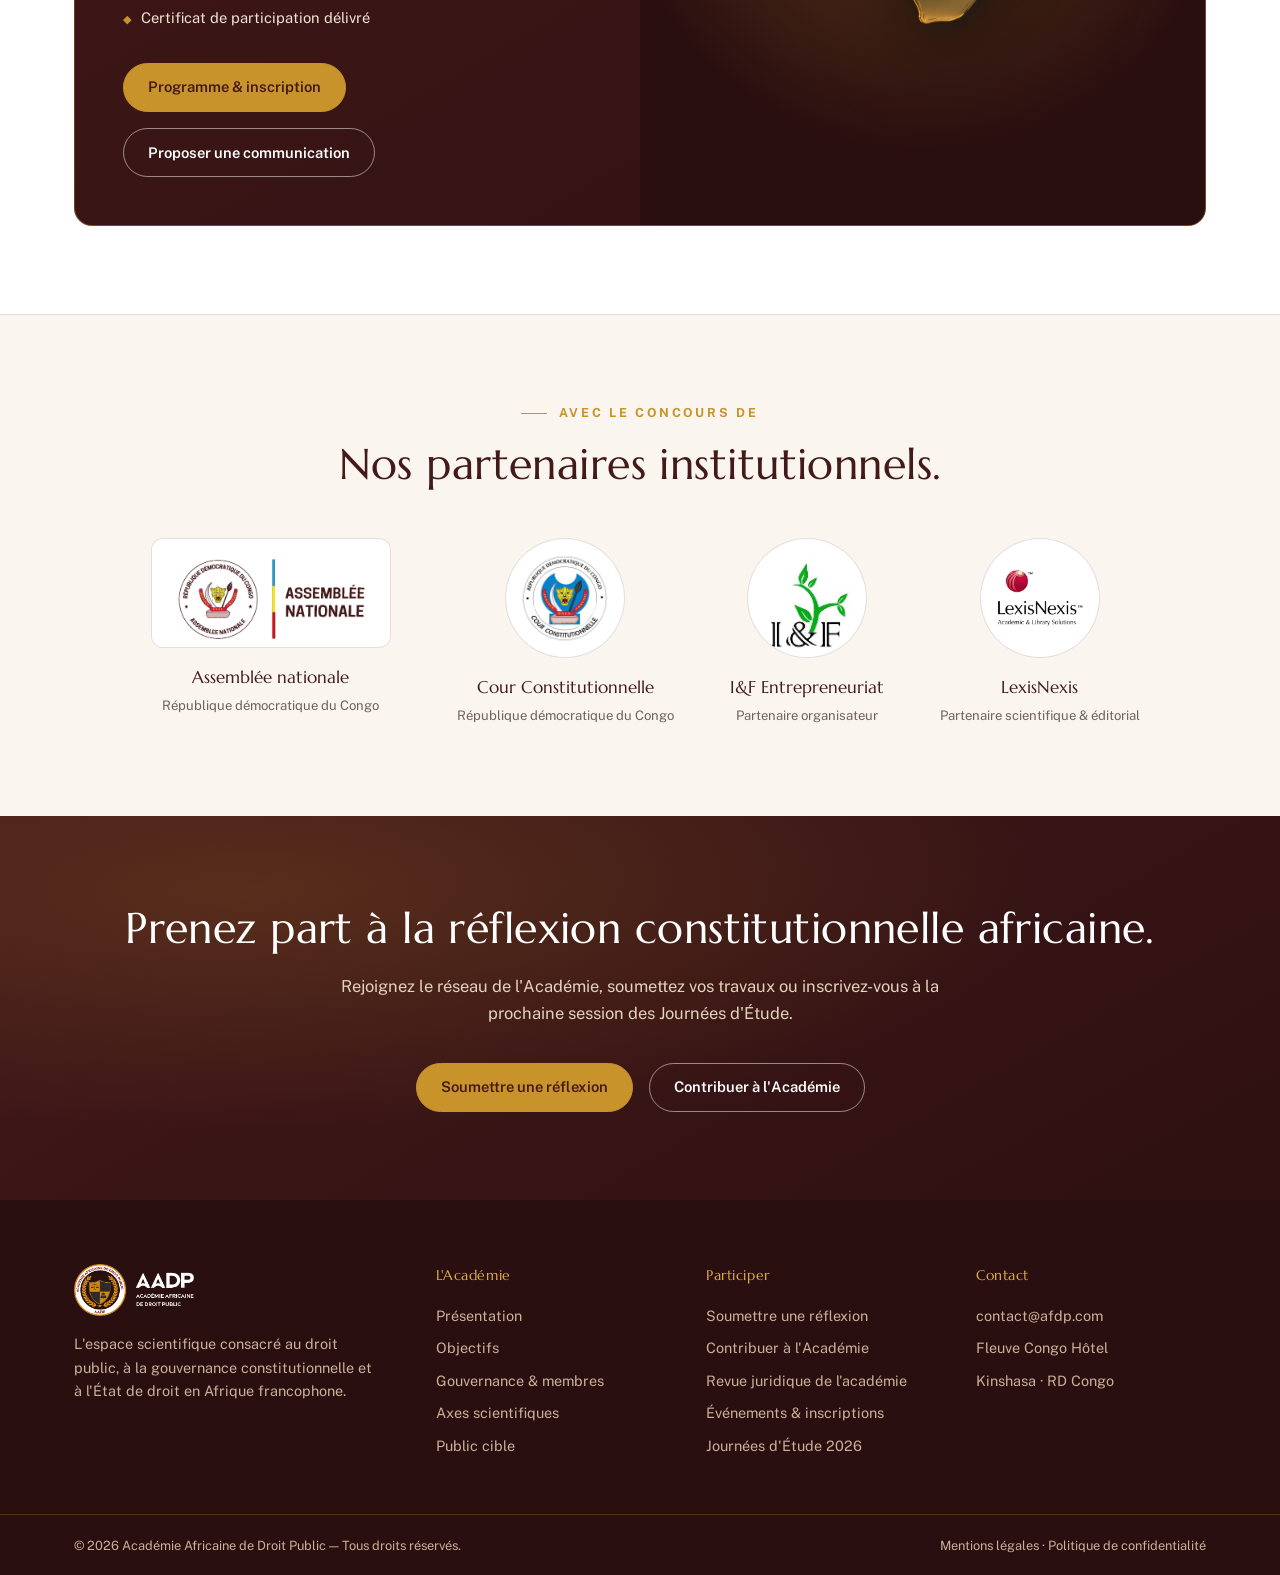
==== commit 0aaa8b6b: "Ajouter cinq nouvelles photos d'intervenants. Photos pour Ngango, ONDO, D'joli, Mpiana et Malonda, a" ====
--- a/index.html
+++ b/index.html
@@ -1100,7 +1100,7 @@
         <li><a href="faire-un-don.html">Contribuer à l'Académie</a></li>
         <li><a href="#revue">Revue juridique de l'académie</a></li>
         <li><a href="#evenements">Événements & inscriptions</a></li>
-        <li><a href="/journees-etude-2026.html">Journées d'Étude 2026</a></li>
+        <li><a href="journees-etude-2026.html">Journées d'Étude 2026</a></li>
       </ul>
     </div>
     <div>
@@ -1139,9 +1139,9 @@
   </div>
 </div>
 
-<script src="assets/js/paths.js?v=20260724b"></script>
-<script src="assets/js/speakers-data.js?v=20260724b"></script>
-<script src="assets/js/speakers-ui.js?v=20260724b"></script>
+<script src="assets/js/paths.js?v=20260725"></script>
+<script src="assets/js/speakers-data.js?v=20260725"></script>
+<script src="assets/js/speakers-ui.js?v=20260725"></script>
 <script>
 if (window.aadpFixStaticAssets) window.aadpFixStaticAssets();
 // Menu mobile
